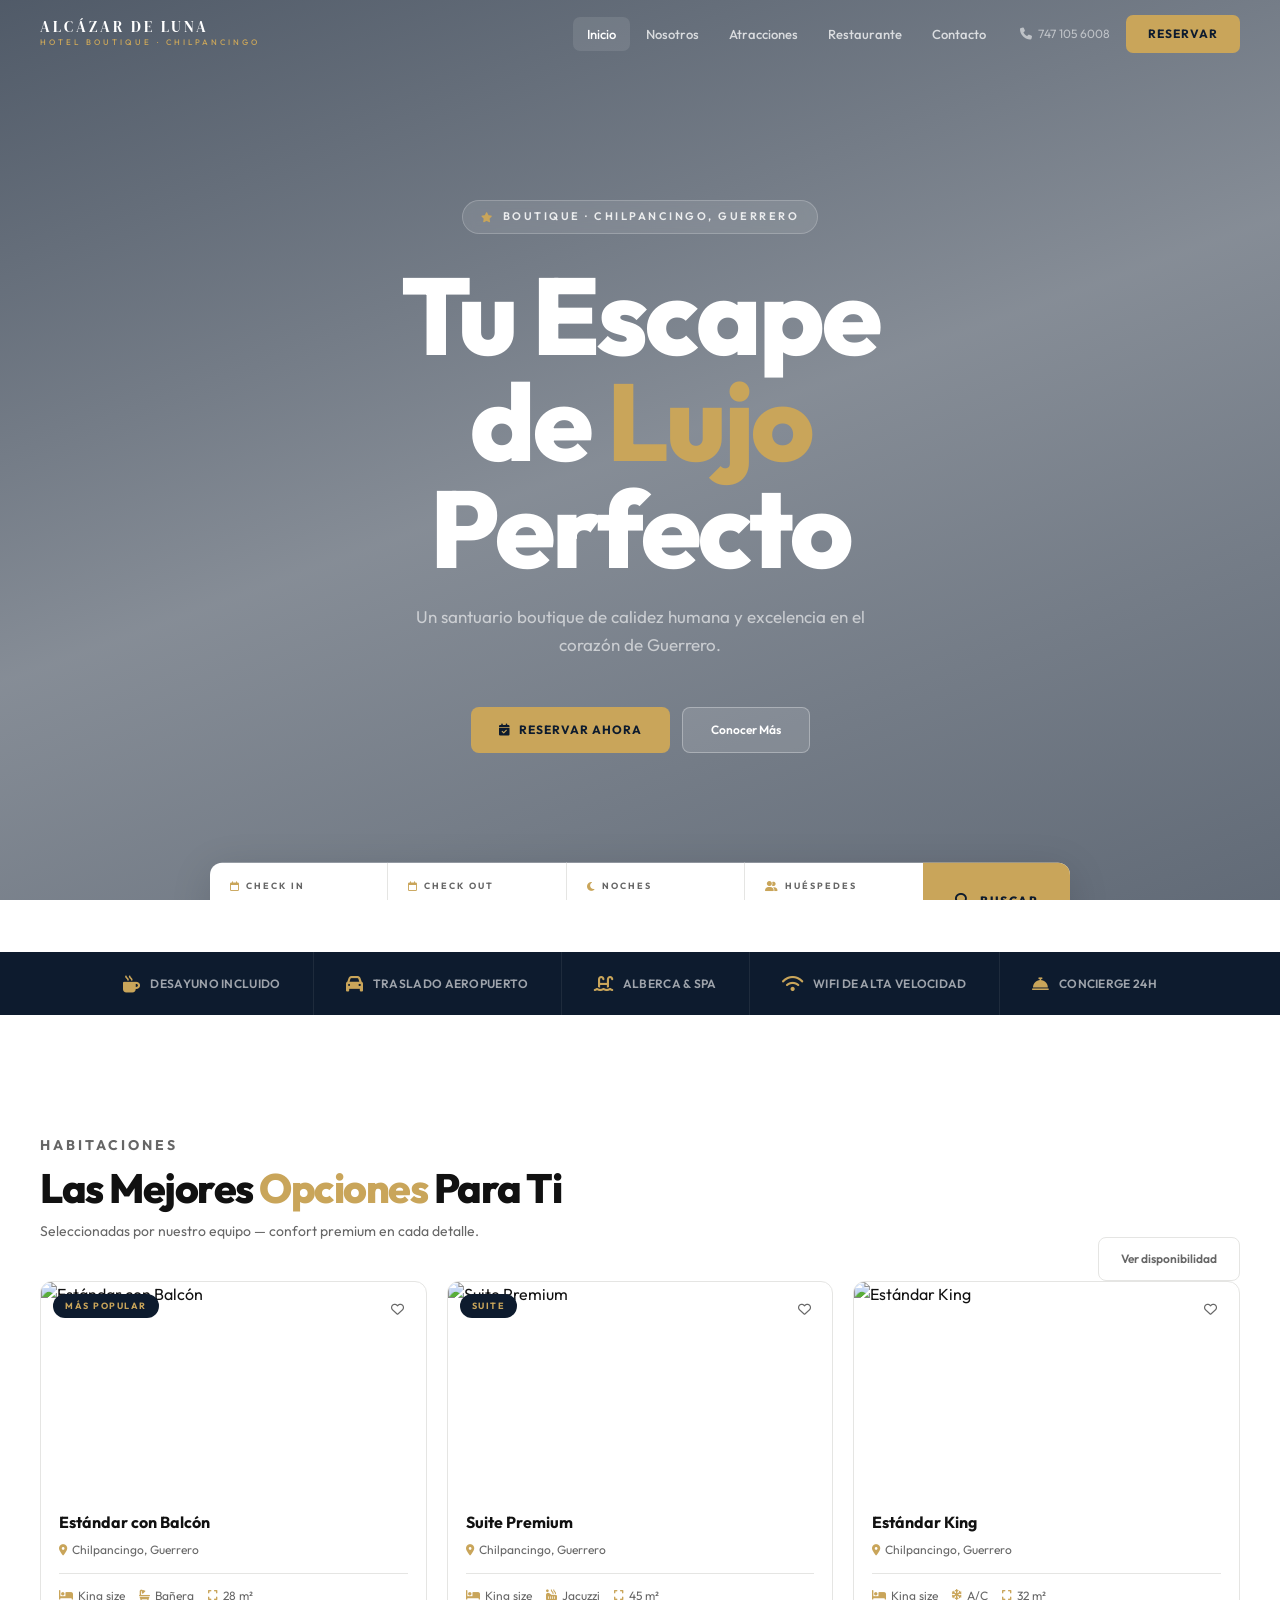
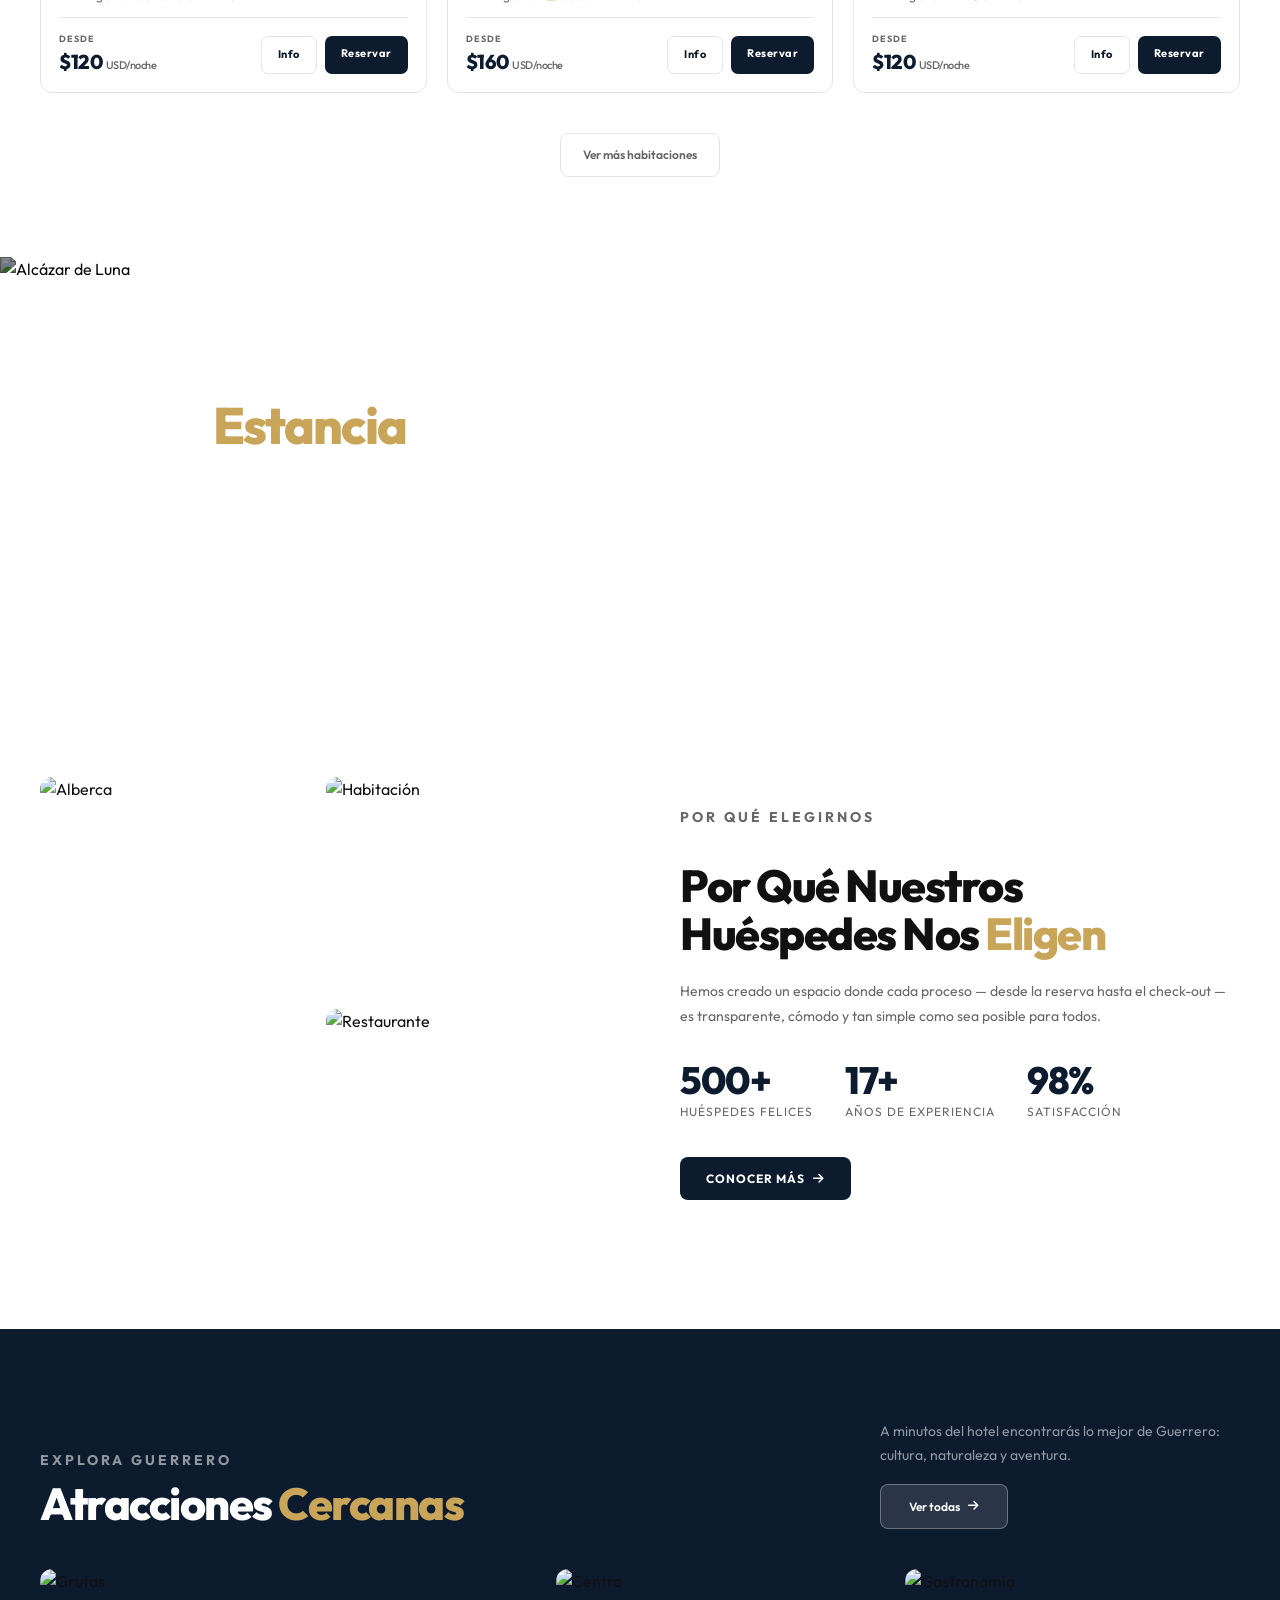
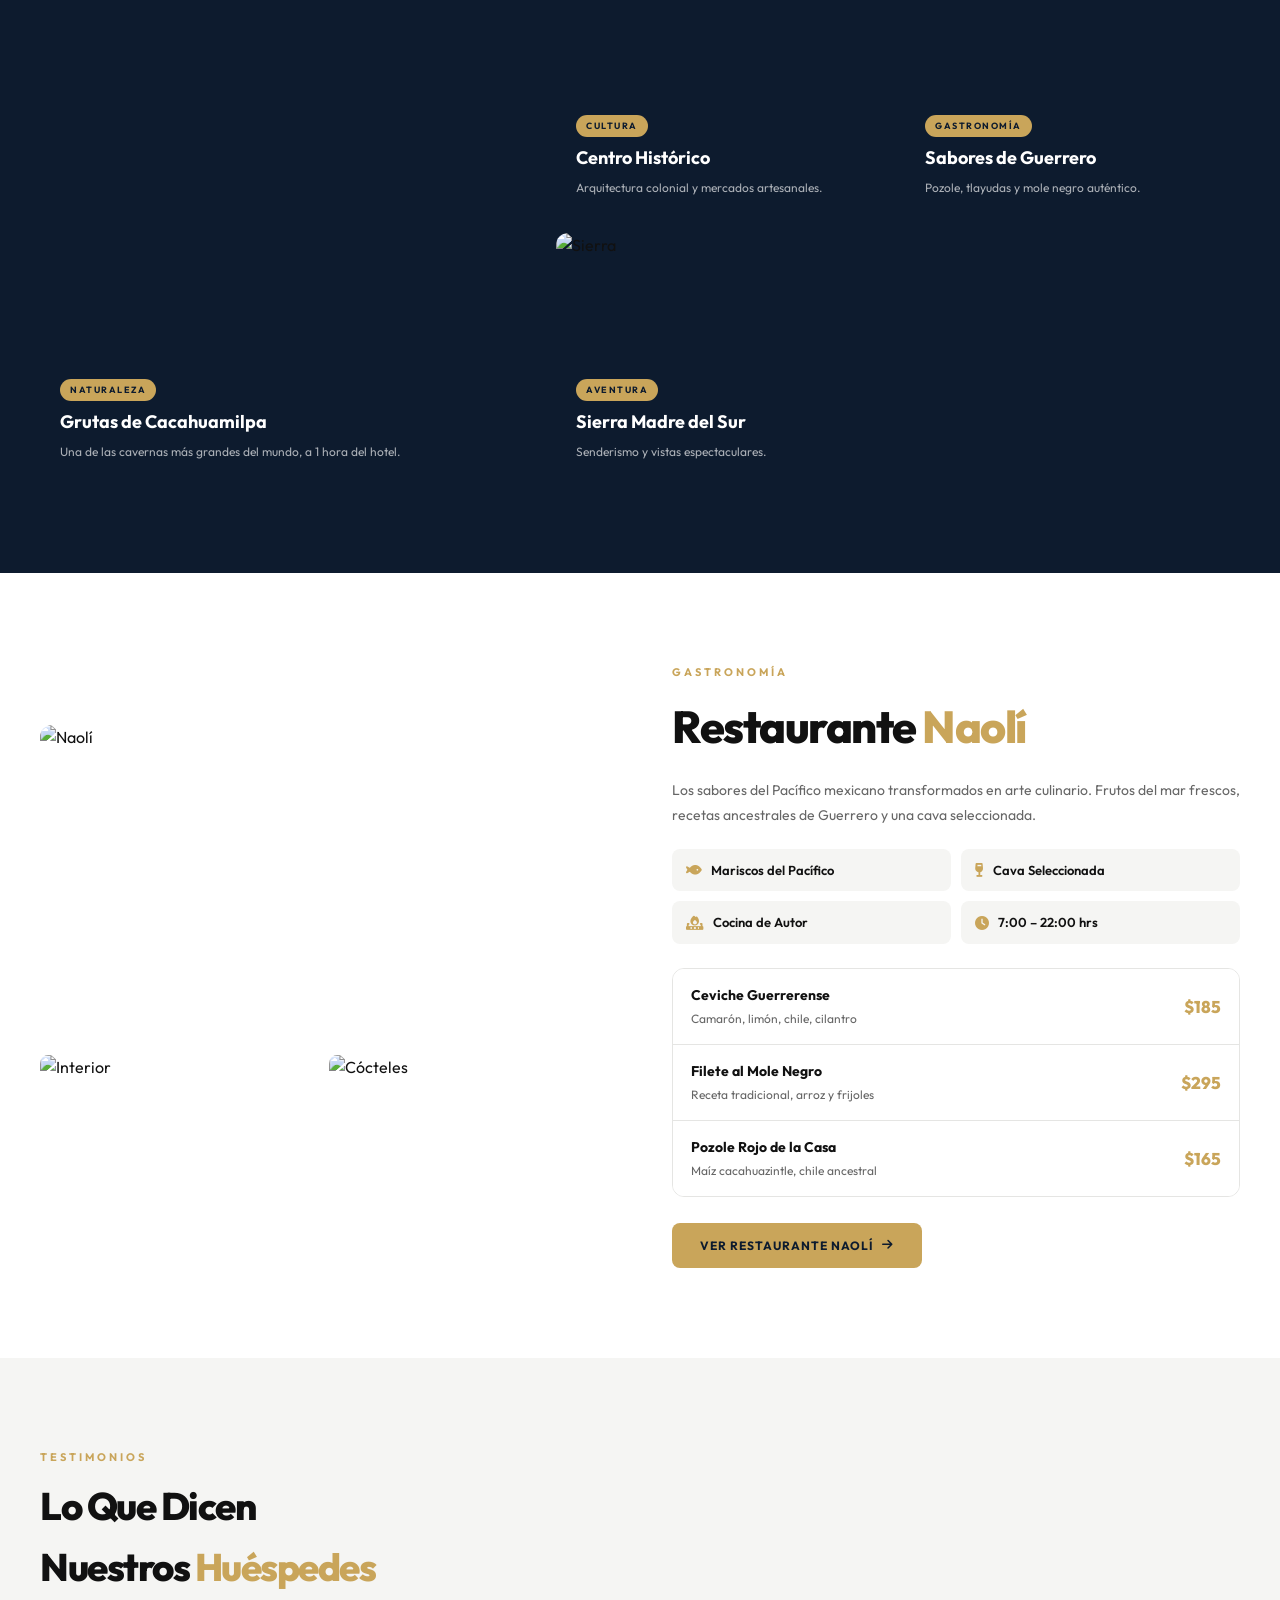
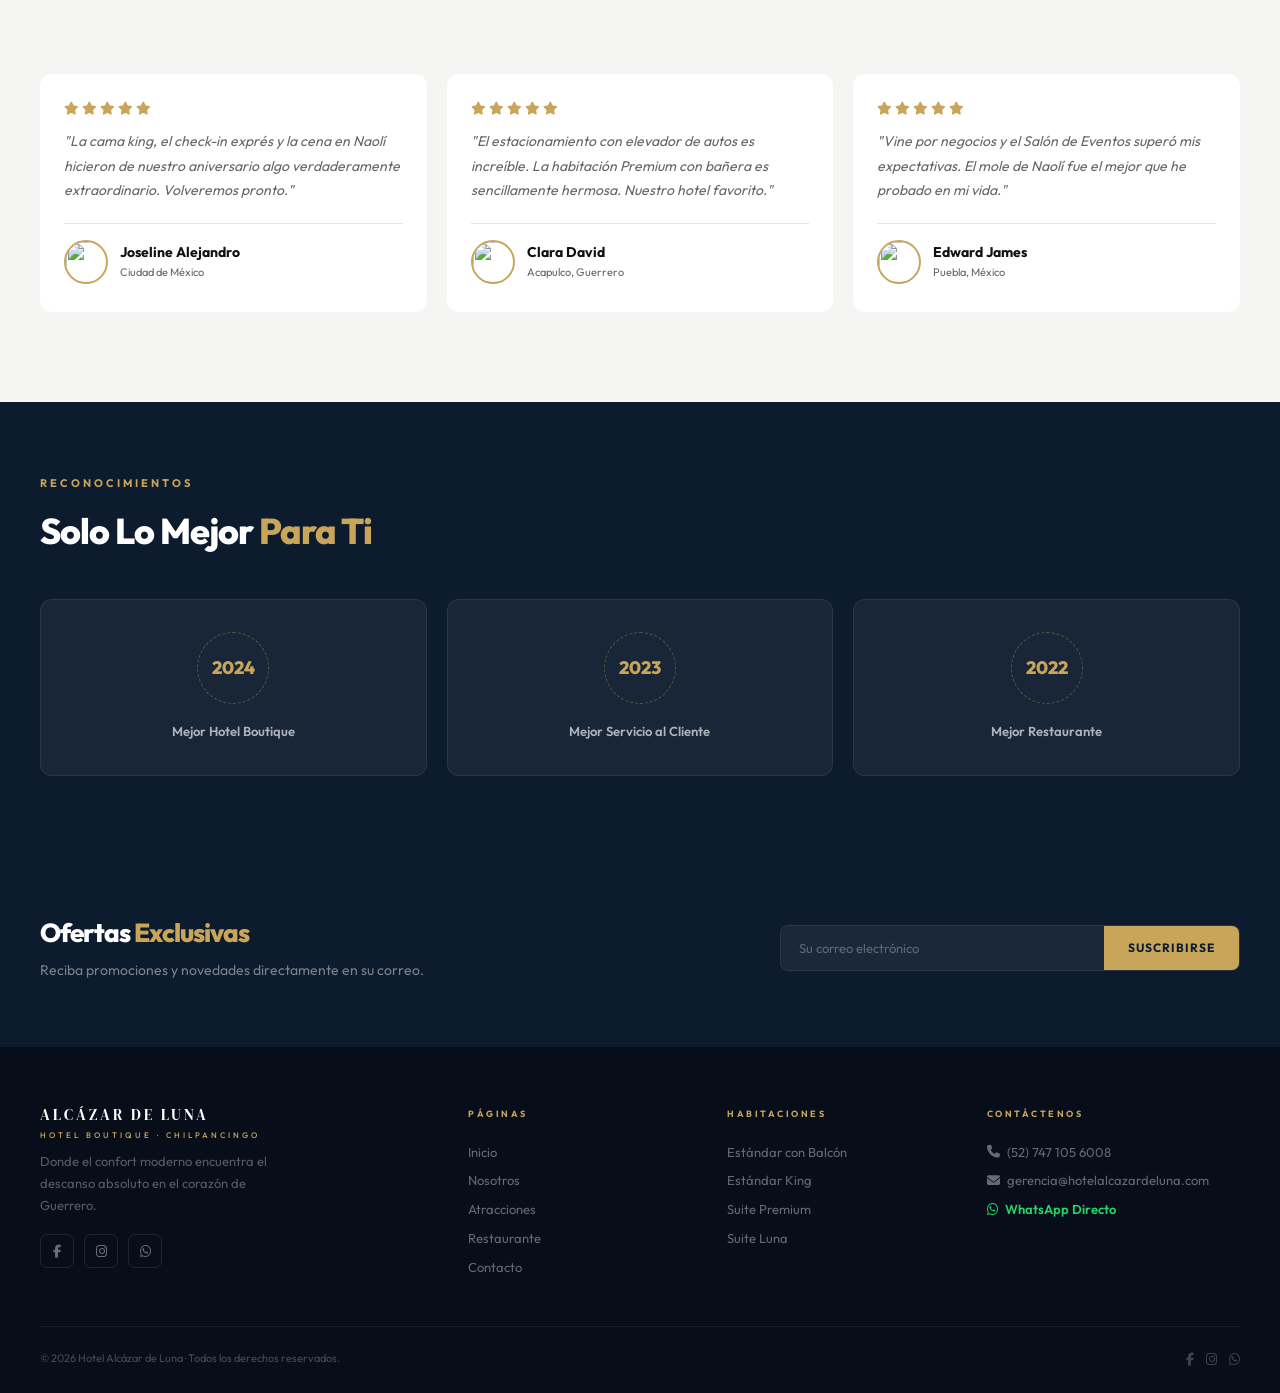
==== index.html @ 5265899c "Redesign v4: modern card-based UI matching reference design Full redesign: large Outfit 800 headings" ====
<!DOCTYPE html>
<html lang="es">
<head>
  <meta charset="UTF-8"/>
  <meta name="viewport" content="width=device-width, initial-scale=1.0"/>
  <title>Inicio — Hotel Alcázar de Luna</title>
  <meta name="description" content="Hotel boutique de lujo en Chilpancingo, Guerrero. Habitaciones exclusivas, Restaurante Naolí y experiencias únicas."/>
  <link rel="preconnect" href="https://fonts.googleapis.com"/>
  <link rel="preconnect" href="https://fonts.gstatic.com" crossorigin/>
  <link href="https://fonts.googleapis.com/css2?family=DM+Serif+Display:ital@0;1&family=Outfit:wght@300;400;500;600;700;800&display=swap" rel="stylesheet"/>
  <link rel="stylesheet" href="https://cdnjs.cloudflare.com/ajax/libs/font-awesome/6.5.0/css/all.min.css"/>
  <link rel="stylesheet" href="index.css"/>
</head>
<body>

<!-- ══ HEADER ══ -->
<header id="header">
  <div class="hdr">
    <a href="index.html" class="brand">
      <span class="brand-h">ALCÁZAR DE LUNA</span>
      <span class="brand-s">HOTEL BOUTIQUE · CHILPANCINGO</span>
    </a>
    <nav class="nav-links">
      <a href="index.html"       class="nl active">Inicio</a>
      <a href="nosotros.html"    class="nl">Nosotros</a>
      <a href="atracciones.html" class="nl">Atracciones</a>
      <a href="restaurante.html" class="nl">Restaurante</a>
      <a href="contacto.html"    class="nl">Contacto</a>
    </nav>
    <a href="tel:+527471056008" class="hdr-phone"><i class="fa-solid fa-phone"></i> 747 105 6008</a>
    <a href="contacto.html" class="btn-hdr">Reservar</a>
    <button class="burger" id="burger"><span></span><span></span><span></span></button>
  </div>
  <div class="mob-nav" id="mobNav">
    <a href="index.html"       class="ml">Inicio</a>
    <a href="nosotros.html"    class="ml">Nosotros</a>
    <a href="atracciones.html" class="ml">Atracciones</a>
    <a href="restaurante.html" class="ml">Restaurante</a>
    <a href="contacto.html"    class="ml">Contacto</a>
    <div class="mob-cta"><a href="contacto.html" class="btn-gold" style="display:block;text-align:center;margin-top:4px;">Reservar Ahora</a></div>
  </div>
</header>

<!-- ══ HERO ══ -->
<section class="hero">
  <div class="hero-bg"></div>
  <div class="hero-body">
    <div class="hero-tag"><i class="fa-solid fa-star"></i> Boutique · Chilpancingo, Guerrero</div>
    <h1>Tu Escape<br/>de <em>Lujo</em><br/>Perfecto</h1>
    <p class="hero-sub">Un santuario boutique de calidez humana y excelencia en el corazón de Guerrero.</p>
    <div class="hero-btns">
      <a href="contacto.html" class="btn-gold"><i class="fa-solid fa-calendar-check"></i> Reservar Ahora</a>
      <a href="nosotros.html" class="btn-ghost-w">Conocer Más</a>
    </div>

    <!-- BARRA DE RESERVA -->
    <div class="bbar-wrap">
      <form class="bbar" id="bwForm">
        <div class="bf" id="bfCI">
          <div class="bf-label"><i class="fa-regular fa-calendar"></i> Check In</div>
          <div class="bf-val" id="bfCIVal">Seleccionar fecha</div>
          <input type="date" id="bwCI"/>
        </div>
        <div class="bf" id="bfCO">
          <div class="bf-label"><i class="fa-regular fa-calendar"></i> Check Out</div>
          <div class="bf-val" id="bfCOVal">Seleccionar fecha</div>
          <input type="date" id="bwCO"/>
        </div>
        <div class="bf">
          <div class="bf-label"><i class="fa-solid fa-moon"></i> Noches</div>
          <div class="bf-val" id="bfNights">—</div>
        </div>
        <div class="bf" style="border-right:none">
          <div class="bf-label"><i class="fa-solid fa-user-group"></i> Huéspedes</div>
          <div class="bf-val">
            <select id="bwGuests" style="appearance:auto;font-size:15px;font-weight:700;color:var(--text);background:none;border:none;outline:none;font-family:var(--sans);cursor:pointer;width:100%">
              <option value="1">1 persona</option>
              <option value="2" selected>2 personas</option>
              <option value="3">3 personas</option>
              <option value="4">4 personas</option>
            </select>
          </div>
        </div>
        <button type="submit" class="bbar-btn"><i class="fa-solid fa-magnifying-glass"></i> Buscar</button>
      </form>
    </div>
  </div>
</section>

<!-- ══ SERVICES STRIP ══ -->
<div class="svc-strip" style="margin-top:52px">
  <div class="svc-item"><i class="fa-solid fa-mug-hot"></i> Desayuno incluido</div>
  <div class="svc-item"><i class="fa-solid fa-car"></i> Traslado aeropuerto</div>
  <div class="svc-item"><i class="fa-solid fa-water-ladder"></i> Alberca & Spa</div>
  <div class="svc-item"><i class="fa-solid fa-wifi"></i> WiFi de alta velocidad</div>
  <div class="svc-item"><i class="fa-solid fa-concierge-bell"></i> Concierge 24h</div>
</div>

<!-- ══ HABITACIONES ══ -->
<section class="rooms-sec">
  <div class="sec-hd-row">
    <div class="sec-hd">
      <p class="eyebrow">HABITACIONES</p>
      <h2>Las Mejores <em>Opciones</em> Para Ti</h2>
      <p>Seleccionadas por nuestro equipo — confort premium en cada detalle.</p>
    </div>
    <a href="contacto.html" class="btn-ghost" style="flex-shrink:0">Ver disponibilidad</a>
  </div>
  <div class="rooms-grid">

    <div class="r-card">
      <div class="r-img">
        <img src="https://images.unsplash.com/photo-1631049307264-da0ec9d70304?w=700&q=85&fit=crop" alt="Estándar con Balcón"/>
        <span class="r-badge">Más popular</span>
        <span class="r-fav"><i class="fa-regular fa-heart"></i></span>
      </div>
      <div class="r-body">
        <h3>Estándar con Balcón</h3>
        <p class="r-loc"><i class="fa-solid fa-location-dot"></i> Chilpancingo, Guerrero</p>
        <div class="r-specs">
          <span class="r-spec"><i class="fa-solid fa-bed"></i> King size</span>
          <span class="r-spec"><i class="fa-solid fa-bath"></i> Bañera</span>
          <span class="r-spec"><i class="fa-solid fa-expand"></i> 28 m²</span>
        </div>
        <div class="r-foot">
          <div class="r-price">
            <span>desde</span>
            <b>$120 <small>USD/noche</small></b>
          </div>
          <div class="r-btns">
            <a href="contacto.html" class="btn-rr outline">Info</a>
            <a href="contacto.html" class="btn-rr solid">Reservar</a>
          </div>
        </div>
      </div>
    </div>

    <div class="r-card">
      <div class="r-img">
        <img src="https://images.unsplash.com/photo-1596436889106-be35e843f974?w=700&q=85&fit=crop" alt="Suite Premium"/>
        <span class="r-badge">Suite</span>
        <span class="r-fav"><i class="fa-regular fa-heart"></i></span>
      </div>
      <div class="r-body">
        <h3>Suite Premium</h3>
        <p class="r-loc"><i class="fa-solid fa-location-dot"></i> Chilpancingo, Guerrero</p>
        <div class="r-specs">
          <span class="r-spec"><i class="fa-solid fa-bed"></i> King size</span>
          <span class="r-spec"><i class="fa-solid fa-hot-tub-person"></i> Jacuzzi</span>
          <span class="r-spec"><i class="fa-solid fa-expand"></i> 45 m²</span>
        </div>
        <div class="r-foot">
          <div class="r-price">
            <span>desde</span>
            <b>$160 <small>USD/noche</small></b>
          </div>
          <div class="r-btns">
            <a href="contacto.html" class="btn-rr outline">Info</a>
            <a href="contacto.html" class="btn-rr solid">Reservar</a>
          </div>
        </div>
      </div>
    </div>

    <div class="r-card">
      <div class="r-img">
        <img src="https://images.unsplash.com/photo-1618773928121-c32242e63f39?w=700&q=85&fit=crop" alt="Estándar King"/>
        <span class="r-fav"><i class="fa-regular fa-heart"></i></span>
      </div>
      <div class="r-body">
        <h3>Estándar King</h3>
        <p class="r-loc"><i class="fa-solid fa-location-dot"></i> Chilpancingo, Guerrero</p>
        <div class="r-specs">
          <span class="r-spec"><i class="fa-solid fa-bed"></i> King size</span>
          <span class="r-spec"><i class="fa-solid fa-snowflake"></i> A/C</span>
          <span class="r-spec"><i class="fa-solid fa-expand"></i> 32 m²</span>
        </div>
        <div class="r-foot">
          <div class="r-price">
            <span>desde</span>
            <b>$120 <small>USD/noche</small></b>
          </div>
          <div class="r-btns">
            <a href="contacto.html" class="btn-rr outline">Info</a>
            <a href="contacto.html" class="btn-rr solid">Reservar</a>
          </div>
        </div>
      </div>
    </div>

  </div>
  <div class="rooms-more">
    <a href="contacto.html" class="btn-ghost">Ver más habitaciones</a>
  </div>
</section>

<!-- ══ BANNER ══ -->
<section class="banner-sec">
  <img src="https://images.unsplash.com/photo-1542314831-068cd1dbfeeb?w=1800&q=85&fit=crop" alt="Alcázar de Luna" class="banner-bg"/>
  <div class="banner-over">
    <div class="banner-left">
      <p class="eyebrow">SELECCIONA TU EXPERIENCIA</p>
      <h2>Elige Tu <em style="font-style:normal;color:var(--gold)">Estancia</em> Ideal</h2>
      <p>Aquí puedes reservar habitación, mesa en Naolí o solicitar paquetes especiales. Todo en un solo lugar.</p>
    </div>
    <div class="banner-opts">
      <a href="contacto.html" class="b-opt">Reserva de habitación <i class="fa-solid fa-arrow-right"></i></a>
      <a href="restaurante.html" class="b-opt">Mesa en Restaurante Naolí <i class="fa-solid fa-arrow-right"></i></a>
      <a href="contacto.html" class="b-opt">Paquetes y eventos <i class="fa-solid fa-arrow-right"></i></a>
    </div>
  </div>
</section>

<!-- ══ WHY US ══ -->
<section class="whyus">
  <div class="whyus-wrap">
    <div class="wu-imgs">
      <div class="wu-img big">
        <img src="https://images.unsplash.com/photo-1571003123894-1f0594d2b5d9?w=600&q=85&fit=crop" alt="Alberca"/>
      </div>
      <div class="wu-img">
        <img src="https://images.unsplash.com/photo-1578683010236-d716f9a3f461?w=400&q=85&fit=crop" alt="Habitación"/>
      </div>
      <div class="wu-img">
        <img src="https://images.unsplash.com/photo-1414235077428-338989a2e8c0?w=400&q=85&fit=crop" alt="Restaurante"/>
      </div>
    </div>
    <div class="wu-text">
      <p class="eyebrow">POR QUÉ ELEGIRNOS</p>
      <h2>Por Qué Nuestros Huéspedes Nos <em>Eligen</em></h2>
      <p>Hemos creado un espacio donde cada proceso — desde la reserva hasta el check-out — es transparente, cómodo y tan simple como sea posible para todos.</p>
      <div class="wu-stats">
        <div class="wu-stat"><b>500+</b><span>Huéspedes felices</span></div>
        <div class="wu-stat"><b>17+</b><span>Años de experiencia</span></div>
        <div class="wu-stat"><b>98%</b><span>Satisfacción</span></div>
      </div>
      <a href="nosotros.html" class="btn-navy">Conocer más <i class="fa-solid fa-arrow-right"></i></a>
    </div>
  </div>
</section>

<!-- ══ ATRACCIONES ══ -->
<section class="atr-sec">
  <div class="atr-inner">
    <div class="atr-top">
      <div>
        <p class="eyebrow">EXPLORA GUERRERO</p>
        <h2>Atracciones <em>Cercanas</em></h2>
      </div>
      <div>
        <p>A minutos del hotel encontrarás lo mejor de Guerrero: cultura, naturaleza y aventura.</p>
        <a href="atracciones.html" class="btn-ghost-w" style="margin-top:16px;display:inline-flex">Ver todas <i class="fa-solid fa-arrow-right"></i></a>
      </div>
    </div>
    <div class="atr-grid">
      <div class="atr-card atr-big">
        <img src="https://images.unsplash.com/photo-1555881400-74d7acaacd8b?w=900&q=85&fit=crop" alt="Grutas"/>
        <div class="atr-overlay">
          <span class="atr-tag">Naturaleza</span>
          <h3>Grutas de Cacahuamilpa</h3>
          <p>Una de las cavernas más grandes del mundo, a 1 hora del hotel.</p>
        </div>
      </div>
      <div class="atr-card">
        <img src="https://images.unsplash.com/photo-1589394815804-964ed0be2eb5?w=600&q=85&fit=crop" alt="Centro"/>
        <div class="atr-overlay">
          <span class="atr-tag">Cultura</span>
          <h3>Centro Histórico</h3>
          <p>Arquitectura colonial y mercados artesanales.</p>
        </div>
      </div>
      <div class="atr-card">
        <img src="https://images.unsplash.com/photo-1504674900247-0877df9cc836?w=600&q=85&fit=crop" alt="Gastronomía"/>
        <div class="atr-overlay">
          <span class="atr-tag">Gastronomía</span>
          <h3>Sabores de Guerrero</h3>
          <p>Pozole, tlayudas y mole negro auténtico.</p>
        </div>
      </div>
      <div class="atr-card">
        <img src="https://images.unsplash.com/photo-1518173946687-a4c8892bbd9f?w=600&q=85&fit=crop" alt="Sierra"/>
        <div class="atr-overlay">
          <span class="atr-tag">Aventura</span>
          <h3>Sierra Madre del Sur</h3>
          <p>Senderismo y vistas espectaculares.</p>
        </div>
      </div>
    </div>
  </div>
</section>

<!-- ══ RESTAURANTE ══ -->
<section class="rst-sec">
  <div class="rst-wrap">
    <div class="rst-imgs">
      <img class="rst-main" src="https://images.unsplash.com/photo-1414235077428-338989a2e8c0?w=800&q=90&fit=crop" alt="Naolí"/>
      <div class="rst-row">
        <img src="https://images.unsplash.com/photo-1517248135467-4c7edcad34c4?w=400&q=85&fit=crop" alt="Interior"/>
        <img src="https://images.unsplash.com/photo-1551782450-a2132b4ba21d?w=400&q=85&fit=crop" alt="Cócteles"/>
      </div>
    </div>
    <div class="rst-text">
      <p class="eyebrow">GASTRONOMÍA</p>
      <h2>Restaurante <em>Naolí</em></h2>
      <p>Los sabores del Pacífico mexicano transformados en arte culinario. Frutos del mar frescos, recetas ancestrales de Guerrero y una cava seleccionada.</p>
      <div class="rst-feats">
        <div class="rsf"><i class="fa-solid fa-fish"></i> Mariscos del Pacífico</div>
        <div class="rsf"><i class="fa-solid fa-wine-glass"></i> Cava Seleccionada</div>
        <div class="rsf"><i class="fa-solid fa-fire-burner"></i> Cocina de Autor</div>
        <div class="rsf"><i class="fa-solid fa-clock"></i> 7:00 – 22:00 hrs</div>
      </div>
      <div class="menu-list">
        <div class="mi">
          <div><p class="mi-name">Ceviche Guerrerense</p><p class="mi-desc">Camarón, limón, chile, cilantro</p></div>
          <span class="mi-price">$185</span>
        </div>
        <div class="mi">
          <div><p class="mi-name">Filete al Mole Negro</p><p class="mi-desc">Receta tradicional, arroz y frijoles</p></div>
          <span class="mi-price">$295</span>
        </div>
        <div class="mi">
          <div><p class="mi-name">Pozole Rojo de la Casa</p><p class="mi-desc">Maíz cacahuazintle, chile ancestral</p></div>
          <span class="mi-price">$165</span>
        </div>
      </div>
      <a href="restaurante.html" class="btn-gold">Ver Restaurante Naolí <i class="fa-solid fa-arrow-right"></i></a>
    </div>
  </div>
</section>

<!-- ══ TESTIMONIALS ══ -->
<section class="tst-sec">
  <div class="tst-inner">
    <div style="display:flex;align-items:flex-end;justify-content:space-between;flex-wrap:wrap;gap:16px;margin-bottom:36px">
      <div>
        <p class="eyebrow">TESTIMONIOS</p>
        <h2>Lo Que Dicen<br/>Nuestros <em>Huéspedes</em></h2>
      </div>
    </div>
    <div class="tst-grid">
      <div class="tst-card">
        <div class="stars"><i class="fa-solid fa-star"></i><i class="fa-solid fa-star"></i><i class="fa-solid fa-star"></i><i class="fa-solid fa-star"></i><i class="fa-solid fa-star"></i></div>
        <p class="tst-txt">"La cama king, el check-in exprés y la cena en Naolí hicieron de nuestro aniversario algo verdaderamente extraordinario. Volveremos pronto."</p>
        <div class="tst-author">
          <img src="https://i.pravatar.cc/80?img=47" alt="" class="tst-av"/>
          <div><h4>Joseline Alejandro</h4><p class="tst-loc">Ciudad de México</p></div>
        </div>
      </div>
      <div class="tst-card">
        <div class="stars"><i class="fa-solid fa-star"></i><i class="fa-solid fa-star"></i><i class="fa-solid fa-star"></i><i class="fa-solid fa-star"></i><i class="fa-solid fa-star"></i></div>
        <p class="tst-txt">"El estacionamiento con elevador de autos es increíble. La habitación Premium con bañera es sencillamente hermosa. Nuestro hotel favorito."</p>
        <div class="tst-author">
          <img src="https://i.pravatar.cc/80?img=32" alt="" class="tst-av"/>
          <div><h4>Clara David</h4><p class="tst-loc">Acapulco, Guerrero</p></div>
        </div>
      </div>
      <div class="tst-card">
        <div class="stars"><i class="fa-solid fa-star"></i><i class="fa-solid fa-star"></i><i class="fa-solid fa-star"></i><i class="fa-solid fa-star"></i><i class="fa-solid fa-star"></i></div>
        <p class="tst-txt">"Vine por negocios y el Salón de Eventos superó mis expectativas. El mole de Naolí fue el mejor que he probado en mi vida."</p>
        <div class="tst-author">
          <img src="https://i.pravatar.cc/80?img=15" alt="" class="tst-av"/>
          <div><h4>Edward James</h4><p class="tst-loc">Puebla, México</p></div>
        </div>
      </div>
    </div>
  </div>
</section>

<!-- ══ AWARDS ══ -->
<section class="awards-sec">
  <div class="awards-inner">
    <p class="eyebrow">RECONOCIMIENTOS</p>
    <h2>Solo Lo Mejor <em>Para Ti</em></h2>
    <div class="aw-row">
      <div class="aw"><div class="aw-circle"><span>2024</span></div><p>Mejor Hotel Boutique</p></div>
      <div class="aw"><div class="aw-circle"><span>2023</span></div><p>Mejor Servicio al Cliente</p></div>
      <div class="aw"><div class="aw-circle"><span>2022</span></div><p>Mejor Restaurante</p></div>
    </div>
  </div>
</section>

<!-- ══ NEWSLETTER ══ -->
<section class="nl-sec">
  <div class="nl-inner">
    <div class="nl-copy">
      <h3>Ofertas <em>Exclusivas</em></h3>
      <p>Reciba promociones y novedades directamente en su correo.</p>
    </div>
    <form class="nl-form" id="nlForm">
      <input type="email" placeholder="Su correo electrónico" required/>
      <button type="submit">Suscribirse</button>
    </form>
  </div>
</section>

<!-- ══ FOOTER ══ -->
<footer>
  <div class="ft-inner">
    <div class="ft-grid">
      <div>
        <p class="brand-h">ALCÁZAR DE LUNA</p>
        <p class="brand-s" style="margin-top:4px;">HOTEL BOUTIQUE · CHILPANCINGO</p>
        <p class="ft-tagline">Donde el confort moderno encuentra el descanso absoluto en el corazón de Guerrero.</p>
        <div class="ft-social">
          <a href="https://www.facebook.com/share/15QbD2xYaE/?mibextid=wwXIfr" target="_blank"><i class="fa-brands fa-facebook-f"></i></a>
          <a href="#"><i class="fa-brands fa-instagram"></i></a>
          <a href="https://wa.me/527471056008"><i class="fa-brands fa-whatsapp"></i></a>
        </div>
      </div>
      <div class="ft-col">
        <h4>Páginas</h4>
        <a href="index.html">Inicio</a>
        <a href="nosotros.html">Nosotros</a>
        <a href="atracciones.html">Atracciones</a>
        <a href="restaurante.html">Restaurante</a>
        <a href="contacto.html">Contacto</a>
      </div>
      <div class="ft-col">
        <h4>Habitaciones</h4>
        <a href="contacto.html">Estándar con Balcón</a>
        <a href="contacto.html">Estándar King</a>
        <a href="contacto.html">Suite Premium</a>
        <a href="contacto.html">Suite Luna</a>
      </div>
      <div class="ft-col">
        <h4>Contáctenos</h4>
        <a href="tel:+527471056008"><i class="fa-solid fa-phone"></i> (52) 747 105 6008</a>
        <a href="mailto:gerencia@hotelalcazardeluna.com"><i class="fa-solid fa-envelope"></i> gerencia@hotelalcazardeluna.com</a>
        <a href="https://wa.me/527471056008" style="color:#25d366;font-weight:600;"><i class="fa-brands fa-whatsapp"></i> WhatsApp Directo</a>
      </div>
    </div>
    <div class="ft-bottom">
      <span>© <span id="yr"></span> Hotel Alcázar de Luna · Todos los derechos reservados.</span>
      <div class="ft-soc2">
        <a href="https://www.facebook.com/share/15QbD2xYaE/?mibextid=wwXIfr"><i class="fa-brands fa-facebook-f"></i></a>
        <a href="#"><i class="fa-brands fa-instagram"></i></a>
        <a href="https://wa.me/527471056008"><i class="fa-brands fa-whatsapp"></i></a>
      </div>
    </div>
  </div>
</footer>

<script src="index.js"></script>
</body>
</html>
---- index.css ----
/* =============================================
   Hotel Alcázar de Luna — v4
   Navy #0d1b2e · Gold #c9a55a
   ============================================= */
*,*::before,*::after{box-sizing:border-box;margin:0;padding:0}
:root{
  --navy:#0d1b2e;--navy2:#18293f;
  --gold:#c9a55a;--gold2:#dfc07a;
  --white:#fff;--off:#f5f5f3;--light:#f0f0ee;
  --text:#111;--gray:#666;--border:#e5e5e3;
  --serif:'DM Serif Display',Georgia,serif;
  --sans:'Outfit',sans-serif;
  --r:12px;
  --sh:0 2px 16px rgba(0,0,0,.07);
  --sh2:0 8px 40px rgba(0,0,0,.13);
}
html{scroll-behavior:smooth}
body{font-family:var(--sans);background:var(--white);color:var(--text);overflow-x:hidden;line-height:1.6}
img{display:block;max-width:100%;height:auto}
a{text-decoration:none;color:inherit}
::-webkit-scrollbar{width:4px}
::-webkit-scrollbar-thumb{background:var(--gold)}

/* ── Utilities ── */
.eyebrow{font-size:11px;font-weight:700;letter-spacing:3px;text-transform:uppercase;color:var(--gold)}
.text-c{text-align:center}
p{font-size:14px;color:var(--gray);line-height:1.8}

/* ── Buttons ── */
.btn-gold{display:inline-flex;align-items:center;gap:8px;background:var(--gold);color:var(--navy);padding:13px 28px;font-size:12px;font-weight:700;letter-spacing:1px;text-transform:uppercase;border-radius:8px;border:none;cursor:pointer;transition:background .2s,transform .2s}
.btn-gold:hover{background:var(--gold2);transform:translateY(-1px)}
.btn-navy{display:inline-flex;align-items:center;gap:8px;background:var(--navy);color:var(--white);padding:12px 26px;font-size:12px;font-weight:700;letter-spacing:1px;text-transform:uppercase;border-radius:8px;border:none;cursor:pointer;transition:background .2s}
.btn-navy:hover{background:var(--navy2)}
.btn-ghost{display:inline-flex;align-items:center;gap:8px;background:transparent;color:var(--gray);padding:11px 22px;font-size:12px;font-weight:600;border-radius:8px;border:1.5px solid var(--border);cursor:pointer;transition:all .2s}
.btn-ghost:hover{border-color:var(--navy);color:var(--navy)}
.btn-ghost-w{display:inline-flex;align-items:center;gap:8px;background:rgba(255,255,255,.12);color:var(--white);padding:12px 28px;font-size:12px;font-weight:600;border-radius:8px;border:1.5px solid rgba(255,255,255,.3);cursor:pointer;transition:all .2s}
.btn-ghost-w:hover{background:rgba(255,255,255,.2)}

/* ═══════════ HEADER ═══════════ */
#header{position:fixed;top:0;left:0;right:0;z-index:900;transition:background .3s,box-shadow .3s}
#header.scrolled{background:rgba(13,27,46,.97);backdrop-filter:blur(16px);box-shadow:0 1px 0 rgba(201,165,90,.15)}
.hdr{max-width:1280px;margin:0 auto;padding:0 40px;height:68px;display:flex;align-items:center;gap:8px}
.brand{display:flex;flex-direction:column;gap:0;margin-right:auto}
.brand-h{font-family:var(--serif);font-size:15px;color:var(--white);letter-spacing:3px;text-transform:uppercase;line-height:1.1}
.brand-s{font-size:8px;font-weight:500;letter-spacing:3px;color:var(--gold);text-transform:uppercase}
.nav-links{display:flex;gap:2px}
.nl{font-size:13px;font-weight:500;color:rgba(255,255,255,.75);padding:7px 14px;border-radius:7px;transition:all .2s}
.nl:hover,.nl.active{color:var(--white);background:rgba(255,255,255,.1)}
.hdr-phone{font-size:12px;color:rgba(255,255,255,.55);display:flex;align-items:center;gap:6px;margin-left:12px;transition:color .2s}
.hdr-phone:hover{color:var(--gold)}
.btn-hdr{display:inline-block;background:var(--gold);color:var(--navy);padding:9px 22px;font-size:12px;font-weight:700;letter-spacing:1px;text-transform:uppercase;border-radius:7px;margin-left:8px;transition:background .2s}
.btn-hdr:hover{background:var(--gold2)}
.burger{display:none;background:none;border:none;cursor:pointer;flex-direction:column;gap:5px;padding:4px;margin-left:auto}
.burger span{display:block;width:22px;height:2px;background:var(--white);border-radius:2px}
.mob-nav{display:none;flex-direction:column;background:var(--navy);padding:12px 24px 24px}
.mob-nav.open{display:flex}
.ml{display:block;padding:13px 0;font-size:15px;font-weight:500;color:rgba(255,255,255,.8);border-bottom:1px solid rgba(255,255,255,.06)}
.ml:hover{color:var(--gold)}
.mob-cta{margin-top:18px}

/* ═══════════ HERO ═══════════ */
.hero{position:relative;min-height:100vh;display:flex;flex-direction:column;justify-content:flex-end;overflow:hidden}
.hero-bg{position:absolute;inset:0;background:url('https://images.unsplash.com/photo-1566073771259-6a8506099945?w=1900&q=85&fit=crop') center/cover no-repeat}
.hero-bg::after{content:'';position:absolute;inset:0;background:linear-gradient(160deg,rgba(13,27,46,.72) 0%,rgba(13,27,46,.5) 50%,rgba(13,27,46,.65) 100%)}
.hero-body{position:relative;z-index:1;max-width:1280px;margin:0 auto;width:100%;padding:0 40px;padding-top:140px;padding-bottom:0;text-align:center}
.hero-tag{display:inline-flex;align-items:center;gap:8px;background:rgba(255,255,255,.1);border:1px solid rgba(255,255,255,.2);border-radius:100px;padding:7px 18px;font-size:11px;font-weight:600;letter-spacing:2.5px;color:rgba(255,255,255,.85);text-transform:uppercase;margin-bottom:28px;backdrop-filter:blur(6px)}
.hero-tag i{color:var(--gold);font-size:10px}
.hero h1{font-family:var(--sans);font-size:clamp(56px,8.5vw,116px);font-weight:800;color:var(--white);line-height:.98;letter-spacing:-3px;margin-bottom:22px}
.hero h1 em{font-style:normal;color:var(--gold)}
.hero-sub{font-size:17px;color:rgba(255,255,255,.6);max-width:500px;margin:0 auto 48px;line-height:1.65}
.hero-btns{display:flex;justify-content:center;gap:12px;margin-bottom:72px;flex-wrap:wrap}

/* Booking bar */
.bbar-wrap{position:relative;z-index:2;padding-bottom:0}
.bbar{background:var(--white);border-radius:var(--r);box-shadow:var(--sh2);display:flex;align-items:stretch;max-width:860px;margin:0 auto;transform:translateY(50%)}
.bf{flex:1;min-width:0;padding:16px 20px;border-right:1px solid var(--border);cursor:pointer;transition:background .18s;position:relative}
.bf:first-child{border-radius:var(--r) 0 0 var(--r)}
.bf:hover{background:var(--off)}
.bf-label{font-size:9px;font-weight:700;letter-spacing:2px;text-transform:uppercase;color:var(--gray);display:flex;align-items:center;gap:5px;margin-bottom:5px}
.bf-label i{color:var(--gold);font-size:10px}
.bf-val{font-size:15px;font-weight:700;color:var(--text);white-space:nowrap;overflow:hidden;text-overflow:ellipsis}
.bf input,.bf select{position:absolute;inset:0;opacity:0;cursor:pointer;width:100%;height:100%;border:none;font-size:1px}
.bbar-btn{background:var(--gold);color:var(--navy);border:none;padding:0 32px;font-family:var(--sans);font-size:12px;font-weight:800;letter-spacing:1.5px;text-transform:uppercase;cursor:pointer;border-radius:0 var(--r) var(--r) 0;display:flex;align-items:center;gap:10px;white-space:nowrap;transition:background .2s;flex-shrink:0}
.bbar-btn:hover{background:var(--gold2)}
.bbar-btn i{font-size:14px}

/* ═══════════ SERVICES STRIP ═══════════ */
.svc-strip{background:var(--navy);display:flex;justify-content:center;flex-wrap:wrap;gap:0;padding:0 40px}
.svc-item{display:flex;align-items:center;gap:10px;padding:22px 32px;border-right:1px solid rgba(255,255,255,.07);font-size:12px;font-weight:600;letter-spacing:.3px;color:rgba(255,255,255,.6);text-transform:uppercase;transition:color .2s;cursor:default}
.svc-item:last-child{border-right:none}
.svc-item:hover{color:var(--gold)}
.svc-item i{font-size:17px;color:var(--gold)}

/* ═══════════ SECTION HEADER ═══════════ */
.sec-hd{margin-bottom:36px}
.sec-hd h2{font-family:var(--sans);font-size:clamp(28px,3.2vw,42px);font-weight:800;color:var(--text);letter-spacing:-1.5px;line-height:1.1;margin-top:8px}
.sec-hd h2 em{font-style:normal;color:var(--gold)}
.sec-hd p{font-size:14px;color:var(--gray);margin-top:8px;max-width:460px}
.sec-hd-row{display:flex;align-items:flex-end;justify-content:space-between;gap:24px;flex-wrap:wrap}

/* ═══════════ ROOMS SECTION ═══════════ */
.rooms-sec{padding:110px 40px 80px;background:var(--white);max-width:1280px;margin:0 auto}
.rooms-grid{display:grid;grid-template-columns:repeat(3,1fr);gap:20px}
.r-card{background:var(--white);border-radius:var(--r);border:1px solid var(--border);overflow:hidden;transition:transform .3s,box-shadow .3s}
.r-card:hover{transform:translateY(-5px);box-shadow:var(--sh2)}
.r-img{position:relative;overflow:hidden}
.r-img img{width:100%;height:210px;object-fit:cover;transition:transform .5s}
.r-card:hover .r-img img{transform:scale(1.05)}
.r-badge{position:absolute;top:12px;left:12px;background:var(--navy);color:var(--gold);font-size:9px;font-weight:700;letter-spacing:1.5px;text-transform:uppercase;padding:5px 12px;border-radius:100px}
.r-fav{position:absolute;top:12px;right:12px;width:32px;height:32px;background:var(--white);border-radius:50%;display:flex;align-items:center;justify-content:center;color:var(--gray);font-size:13px;cursor:pointer;transition:color .2s}
.r-fav:hover{color:#e74c3c}
.r-body{padding:18px 18px 14px}
.r-body h3{font-size:16px;font-weight:700;color:var(--text);margin-bottom:4px}
.r-loc{font-size:12px;color:var(--gray);display:flex;align-items:center;gap:5px;margin-bottom:12px}
.r-loc i{color:var(--gold);font-size:11px}
.r-specs{display:flex;gap:14px;padding:12px 0;border-top:1px solid var(--border);border-bottom:1px solid var(--border);margin-bottom:14px}
.r-spec{font-size:12px;color:var(--gray);display:flex;align-items:center;gap:5px}
.r-spec i{font-size:11px;color:var(--gold)}
.r-foot{display:flex;align-items:center;justify-content:space-between;gap:8px}
.r-price{display:flex;flex-direction:column}
.r-price span{font-size:9px;font-weight:700;letter-spacing:1px;text-transform:uppercase;color:var(--gray)}
.r-price b{font-size:20px;font-weight:800;color:var(--navy);letter-spacing:-0.5px}
.r-price b small{font-size:11px;font-weight:500;color:var(--gray)}
.r-btns{display:flex;gap:8px}
.btn-rr{padding:9px 16px;border-radius:7px;font-size:11px;font-weight:700;letter-spacing:.5px;cursor:pointer;transition:all .2s;white-space:nowrap}
.btn-rr.solid{background:var(--navy);color:var(--white);border:none}
.btn-rr.solid:hover{background:var(--gold);color:var(--navy)}
.btn-rr.outline{background:transparent;color:var(--navy);border:1.5px solid var(--border)}
.btn-rr.outline:hover{border-color:var(--navy)}
.rooms-more{text-align:center;margin-top:40px}

/* ═══════════ BANNER SECTION ═══════════ */
.banner-sec{position:relative;overflow:hidden;margin:0}
.banner-bg{width:100%;height:420px;object-fit:cover;display:block;filter:brightness(.55)}
.banner-over{position:absolute;inset:0;display:flex;align-items:center;max-width:1280px;margin:0 auto;padding:0 40px;gap:60px}
.banner-left h2{font-family:var(--sans);font-size:clamp(34px,4vw,54px);font-weight:800;color:var(--white);letter-spacing:-2px;line-height:1.05;max-width:380px}
.banner-left p{font-size:15px;color:rgba(255,255,255,.65);margin-top:12px;max-width:380px}
.banner-opts{display:flex;flex-direction:column;gap:12px}
.b-opt{background:rgba(255,255,255,.12);backdrop-filter:blur(8px);border:1px solid rgba(255,255,255,.2);border-radius:8px;padding:14px 20px;display:flex;align-items:center;justify-content:space-between;gap:16px;color:var(--white);font-size:14px;font-weight:600;cursor:pointer;transition:background .2s;min-width:260px}
.b-opt:hover{background:rgba(255,255,255,.22)}
.b-opt i{font-size:12px;opacity:.6}

/* ═══════════ WHY US ═══════════ */
.whyus{padding:100px 40px;max-width:1280px;margin:0 auto}
.whyus-wrap{display:grid;grid-template-columns:1fr 1fr;gap:80px;align-items:center}
.wu-imgs{display:grid;grid-template-columns:1fr 1fr;grid-template-rows:220px 220px;gap:12px}
.wu-img{border-radius:var(--r);overflow:hidden}
.wu-img img{width:100%;height:100%;object-fit:cover}
.wu-img.big{grid-row:span 2}
.wu-text h2{font-family:var(--sans);font-size:clamp(30px,3.5vw,46px);font-weight:800;color:var(--text);letter-spacing:-1.5px;line-height:1.08;margin-top:8px;margin-bottom:20px}
.wu-text h2 em{font-style:normal;color:var(--gold)}
.wu-text p{font-size:14px;color:var(--gray);line-height:1.8;margin-bottom:32px}
.wu-stats{display:flex;gap:32px;margin-bottom:36px}
.wu-stat{}
.wu-stat b{display:block;font-family:var(--sans);font-size:38px;font-weight:800;color:var(--navy);letter-spacing:-1.5px;line-height:1}
.wu-stat span{font-size:12px;color:var(--gray);text-transform:uppercase;letter-spacing:1px;margin-top:3px;display:block}

/* ═══════════ NOSOTROS PAGE ═══════════ */
.nosotros-page{padding:100px 40px;max-width:1280px;margin:0 auto}
.nos-grid{display:grid;grid-template-columns:1fr 1fr;gap:80px;align-items:center}
.nos-imgs{position:relative;padding:0 0 36px 0}
.nos-main-img{width:100%;height:480px;object-fit:cover;border-radius:var(--r)}
.nos-sm-img{position:absolute;bottom:0;right:-16px;width:54%;height:200px;object-fit:cover;border-radius:var(--r);border:5px solid var(--white);box-shadow:var(--sh2)}
.nos-stat-badge{position:absolute;top:28px;left:-20px;background:var(--gold);border-radius:var(--r);padding:18px 20px;display:flex;flex-direction:column;gap:2px}
.nsb-n{font-family:var(--sans);font-size:34px;font-weight:800;color:var(--navy);letter-spacing:-1px;line-height:1}
.nsb-l{font-size:9px;font-weight:700;letter-spacing:2px;text-transform:uppercase;color:var(--navy2)}
.nos-text h2{font-family:var(--sans);font-size:clamp(30px,3.5vw,46px);font-weight:800;color:var(--text);letter-spacing:-1.5px;line-height:1.08;margin:8px 0 16px}
.nos-text h2 em{font-style:normal;color:var(--gold)}
.nos-nums{display:grid;grid-template-columns:repeat(3,1fr);gap:12px;margin:28px 0 32px}
.nn{background:var(--off);border-radius:10px;padding:18px 16px;text-align:center}
.nn-n{display:block;font-size:32px;font-weight:800;color:var(--navy);letter-spacing:-1px;line-height:1}
.nn-l{display:block;font-size:10px;font-weight:600;text-transform:uppercase;letter-spacing:1px;color:var(--gray);margin-top:4px}

/* ═══════════ VALORES ═══════════ */
.valores{background:var(--off);padding:80px 40px}
.val-inner{max-width:1280px;margin:0 auto}
.val-inner h2{font-family:var(--sans);font-size:clamp(26px,3vw,40px);font-weight:800;letter-spacing:-1.5px;color:var(--text);margin:8px 0 40px}
.val-inner h2 em{font-style:normal;color:var(--gold)}
.val-grid{display:grid;grid-template-columns:repeat(4,1fr);gap:16px}
.val-card{background:var(--white);border-radius:var(--r);padding:28px 22px;transition:transform .25s,box-shadow .25s}
.val-card:hover{transform:translateY(-4px);box-shadow:var(--sh2)}
.val-ic{width:48px;height:48px;background:rgba(201,165,90,.1);border-radius:10px;display:flex;align-items:center;justify-content:center;font-size:20px;color:var(--gold);margin-bottom:16px;transition:background .2s}
.val-card:hover .val-ic{background:var(--gold);color:var(--navy)}
.val-card h3{font-size:15px;font-weight:700;color:var(--text);margin-bottom:8px}
.val-card p{font-size:13px;color:var(--gray);line-height:1.7}

/* ═══════════ ATRACCIONES ═══════════ */
.atr-sec{background:var(--navy);padding:90px 40px}
.atr-inner{max-width:1280px;margin:0 auto}
.atr-top{display:flex;align-items:flex-end;justify-content:space-between;gap:40px;margin-bottom:40px;flex-wrap:wrap}
.atr-top h2{font-family:var(--sans);font-size:clamp(28px,3.5vw,46px);font-weight:800;color:var(--white);letter-spacing:-1.5px;line-height:1.08;margin-top:8px}
.atr-top h2 em{font-style:normal;color:var(--gold)}
.atr-top p{font-size:14px;color:rgba(255,255,255,.55);max-width:360px;line-height:1.75}
.atr-grid{display:grid;grid-template-columns:1.5fr 1fr 1fr;grid-template-rows:250px 250px;gap:14px}
.atr-card{position:relative;overflow:hidden;border-radius:var(--r);cursor:pointer}
.atr-big{grid-row:span 2}
.atr-card img{width:100%;height:100%;object-fit:cover;transition:transform .5s}
.atr-card:hover img{transform:scale(1.06)}
.atr-overlay{position:absolute;inset:0;border-radius:var(--r);background:linear-gradient(to top,rgba(13,27,46,.88) 0%,transparent 55%);display:flex;flex-direction:column;justify-content:flex-end;padding:20px}
.atr-tag{display:inline-block;background:var(--gold);color:var(--navy);font-size:9px;font-weight:700;letter-spacing:1.5px;text-transform:uppercase;padding:4px 10px;border-radius:100px;margin-bottom:7px;align-self:flex-start}
.atr-overlay h3{font-size:18px;font-weight:700;color:var(--white);margin-bottom:4px}
.atr-overlay p{font-size:12px;color:rgba(255,255,255,.65);margin:0}

/* ═══════════ RESTAURANTE ═══════════ */
.rst-sec{padding:90px 40px;max-width:1280px;margin:0 auto}
.rst-wrap{display:grid;grid-template-columns:1fr 1fr;gap:64px;align-items:center}
.rst-imgs{display:flex;flex-direction:column;gap:10px}
.rst-main{width:100%;height:320px;object-fit:cover;border-radius:var(--r)}
.rst-row{display:grid;grid-template-columns:1fr 1fr;gap:10px}
.rst-row img{width:100%;height:150px;object-fit:cover;border-radius:calc(var(--r)*.7)}
.rst-text h2{font-family:var(--sans);font-size:clamp(28px,3.5vw,46px);font-weight:800;color:var(--text);letter-spacing:-1.5px;margin:8px 0 16px}
.rst-text h2 em{font-style:normal;color:var(--gold)}
.rst-feats{display:grid;grid-template-columns:1fr 1fr;gap:10px;margin:20px 0 24px}
.rsf{display:flex;align-items:center;gap:9px;font-size:13px;font-weight:600;color:var(--text);background:var(--off);padding:11px 14px;border-radius:8px}
.rsf i{color:var(--gold);font-size:14px}
.menu-list{border-radius:var(--r);overflow:hidden;margin-bottom:26px;border:1px solid var(--border)}
.mi{display:flex;justify-content:space-between;align-items:center;padding:14px 18px;border-bottom:1px solid var(--border);background:var(--white)}
.mi:last-child{border-bottom:none}
.mi-name{font-size:14px;font-weight:700;color:var(--text)}
.mi-desc{font-size:12px;color:var(--gray)}
.mi-price{font-size:17px;font-weight:800;color:var(--gold);white-space:nowrap;margin-left:16px}

/* ═══════════ TESTIMONIALS ═══════════ */
.tst-sec{background:var(--off);padding:90px 40px}
.tst-inner{max-width:1280px;margin:0 auto}
.tst-inner h2{font-family:var(--sans);font-size:clamp(26px,3vw,40px);font-weight:800;letter-spacing:-1.5px;color:var(--text);margin:8px 0 40px}
.tst-inner h2 em{font-style:normal;color:var(--gold)}
.tst-grid{display:grid;grid-template-columns:repeat(3,1fr);gap:20px}
.tst-card{background:var(--white);border-radius:var(--r);padding:28px 24px;transition:transform .25s,box-shadow .25s}
.tst-card:hover{transform:translateY(-4px);box-shadow:var(--sh2)}
.stars{display:flex;gap:3px;margin-bottom:14px}
.stars i{color:var(--gold);font-size:13px}
.tst-txt{font-size:14px;color:var(--gray);line-height:1.75;font-style:italic;margin-bottom:20px}
.tst-author{display:flex;align-items:center;gap:12px;padding-top:16px;border-top:1px solid var(--border)}
.tst-av{width:44px;height:44px;border-radius:50%;object-fit:cover;border:2px solid var(--gold);flex-shrink:0}
.tst-author h4{font-size:14px;font-weight:700;color:var(--text)}
.tst-loc{font-size:11px;color:var(--gray)}

/* ═══════════ AWARDS ═══════════ */
.awards-sec{background:var(--navy);padding:72px 40px}
.awards-inner{max-width:1280px;margin:0 auto}
.awards-inner h2{font-family:var(--sans);font-size:clamp(24px,2.8vw,38px);font-weight:800;color:var(--white);letter-spacing:-1px;margin:8px 0 40px}
.awards-inner h2 em{font-style:normal;color:var(--gold)}
.aw-row{display:grid;grid-template-columns:repeat(3,1fr);gap:20px}
.aw{background:rgba(255,255,255,.05);border:1px solid rgba(255,255,255,.08);border-radius:var(--r);padding:32px 24px;text-align:center;transition:border-color .2s}
.aw:hover{border-color:var(--gold)}
.aw-circle{width:72px;height:72px;border-radius:50%;border:1.5px dashed rgba(201,165,90,.4);display:flex;align-items:center;justify-content:center;margin:0 auto 16px;transition:border-color .2s}
.aw:hover .aw-circle{border-color:var(--gold)}
.aw-circle span{font-size:18px;font-weight:800;color:var(--gold)}
.aw p{font-size:13px;font-weight:600;color:rgba(255,255,255,.65)}

/* ═══════════ CONTACTO ═══════════ */
.cto-sec{padding:90px 40px;max-width:1280px;margin:0 auto}
.cto-wrap{display:grid;grid-template-columns:1fr 1.1fr;gap:64px;align-items:start}
.cto-left h2{font-family:var(--sans);font-size:clamp(28px,3.5vw,44px);font-weight:800;color:var(--text);letter-spacing:-1.5px;margin:8px 0 24px}
.cto-left h2 em{font-style:normal;color:var(--gold)}
.cto-items{display:flex;flex-direction:column;gap:14px;margin-bottom:28px}
.cti{display:flex;gap:14px;align-items:flex-start}
.cti-ic{width:42px;height:42px;flex-shrink:0;border-radius:9px;background:rgba(201,165,90,.1);display:flex;align-items:center;justify-content:center;color:var(--gold);font-size:16px}
.cti h4{font-size:10px;font-weight:700;letter-spacing:1.5px;text-transform:uppercase;color:var(--navy);margin-bottom:3px}
.cti p,.cti a{font-size:13px;color:var(--gray);transition:color .2s}
.cti a:hover{color:var(--gold)}
#map{width:100%;height:360px;border-radius:var(--r);overflow:hidden}
.cto-right{display:flex;flex-direction:column;gap:12px}
.cto-form-title{font-size:15px;font-weight:700;color:var(--text);margin-bottom:4px}
.cto-form{display:flex;flex-direction:column;gap:10px}
.cf2{display:grid;grid-template-columns:1fr 1fr;gap:10px}
.cto-form input,.cto-form textarea{width:100%;padding:13px 15px;border:1.5px solid var(--border);border-radius:8px;font-family:var(--sans);font-size:13px;color:var(--text);background:var(--off);outline:none;transition:border-color .2s}
.cto-form input:focus,.cto-form textarea:focus{border-color:var(--gold);background:var(--white)}
.cto-form input::placeholder,.cto-form textarea::placeholder{color:var(--gray)}

/* Booking card en contacto */
.bw-card{background:var(--off);border-radius:var(--r);padding:22px;margin-top:20px}
.bw-card-title{font-size:12px;font-weight:700;letter-spacing:1.5px;text-transform:uppercase;color:var(--gray);margin-bottom:14px}
.bw-fields{display:grid;grid-template-columns:1fr 1fr;gap:10px;margin-bottom:10px}
.bwf{display:flex;flex-direction:column;gap:5px}
.bwf label{font-size:9px;font-weight:700;letter-spacing:2px;text-transform:uppercase;color:var(--gray);display:flex;align-items:center;gap:5px}
.bwf label i{color:var(--gold)}
.bwf input,.bwf select{padding:11px 13px;border:1.5px solid var(--border);border-radius:8px;font-family:var(--sans);font-size:14px;font-weight:600;color:var(--text);background:var(--white);outline:none;cursor:pointer;transition:border-color .2s}
.bwf input:focus,.bwf select:focus{border-color:var(--gold)}

/* ═══════════ PAGE HERO (internas) ═══════════ */
.page-hero{position:relative;min-height:50vh;display:flex;align-items:center;justify-content:center;text-align:center;overflow:hidden}
.ph-bg{position:absolute;inset:0;background-size:cover;background-position:center;opacity:.3}
.ph-body{position:relative;z-index:1;padding:140px 40px 80px;max-width:800px;margin:0 auto;background:var(--navy)}
.page-hero h1{font-family:var(--sans);font-size:clamp(44px,6vw,74px);font-weight:800;color:var(--white);letter-spacing:-2.5px;line-height:1.04;margin:10px 0 14px}
.page-hero h1 em{font-style:normal;color:var(--gold)}
.ph-sub{font-size:16px;color:rgba(255,255,255,.55);line-height:1.65}

/* ═══════════ NEWSLETTER ═══════════ */
.nl-sec{background:var(--navy);padding:64px 40px}
.nl-inner{max-width:1280px;margin:0 auto;display:flex;align-items:center;justify-content:space-between;gap:40px;flex-wrap:wrap}
.nl-copy h3{font-family:var(--sans);font-size:26px;font-weight:800;color:var(--white);letter-spacing:-1px;margin-bottom:4px}
.nl-copy h3 em{font-style:normal;color:var(--gold)}
.nl-copy p{font-size:14px;color:rgba(255,255,255,.45)}
.nl-form{display:flex;flex:1;max-width:460px;border-radius:8px;overflow:hidden;border:1.5px solid rgba(255,255,255,.12)}
.nl-form input{flex:1;padding:14px 18px;background:rgba(255,255,255,.06);border:none;color:var(--white);font-family:var(--sans);font-size:13px;outline:none}
.nl-form input::placeholder{color:rgba(255,255,255,.3)}
.nl-form button{background:var(--gold);color:var(--navy);border:none;padding:0 24px;font-family:var(--sans);font-size:12px;font-weight:700;letter-spacing:1px;text-transform:uppercase;cursor:pointer;transition:background .2s;white-space:nowrap}
.nl-form button:hover{background:var(--gold2)}

/* ═══════════ FOOTER ═══════════ */
footer{background:#070e1a;padding:60px 40px 24px}
.ft-inner{max-width:1280px;margin:0 auto}
.ft-grid{display:grid;grid-template-columns:1.8fr 1fr 1fr 1.2fr;gap:48px;padding-bottom:44px;border-bottom:1px solid rgba(255,255,255,.06);margin-bottom:22px}
.ft-brand .brand-h{font-size:15px}
.ft-tagline{font-size:13px;color:rgba(255,255,255,.32);line-height:1.7;max-width:260px;margin:8px 0 18px}
.ft-social{display:flex;gap:10px}
.ft-social a{width:34px;height:34px;border-radius:7px;border:1px solid rgba(255,255,255,.1);display:flex;align-items:center;justify-content:center;color:rgba(255,255,255,.4);font-size:13px;transition:all .2s}
.ft-social a:hover{border-color:var(--gold);color:var(--gold)}
.ft-col h4{font-size:9px;font-weight:700;letter-spacing:2.5px;text-transform:uppercase;color:var(--gold);margin-bottom:16px}
.ft-col a{font-size:13px;color:rgba(255,255,255,.38);padding:4px 0;display:flex;align-items:center;gap:7px;transition:color .2s}
.ft-col a:hover{color:var(--white)}
.ft-bottom{display:flex;justify-content:space-between;align-items:center;font-size:11px;color:rgba(255,255,255,.25);flex-wrap:wrap;gap:8px}
.ft-soc2{display:flex;gap:12px}
.ft-soc2 a{color:rgba(255,255,255,.22);font-size:13px;transition:color .2s}
.ft-soc2 a:hover{color:var(--gold)}

/* ═══════════ RESPONSIVE ═══════════ */
@media(max-width:1024px){
  .rooms-grid{grid-template-columns:1fr 1fr}
  .whyus-wrap,.nos-grid,.rst-wrap,.cto-wrap{grid-template-columns:1fr}
  .nos-sm-img,.nos-stat-badge{display:none}
  .wu-imgs{grid-template-rows:180px 180px}
  .atr-grid{grid-template-columns:1fr 1fr;grid-template-rows:auto}
  .atr-big{grid-row:span 1}
  .val-grid{grid-template-columns:1fr 1fr}
  .ft-grid{grid-template-columns:1fr 1fr}
}
@media(max-width:768px){
  .nav-links,.hdr-phone,.btn-hdr{display:none}
  .burger{display:flex}
  .hero h1{font-size:52px;letter-spacing:-2px}
  .bbar{flex-direction:column;max-width:100%}
  .bf{border-right:none;border-bottom:1px solid var(--border)}
  .bf:first-child{border-radius:var(--r) var(--r) 0 0}
  .bbar-btn{border-radius:0 0 var(--r) var(--r);padding:18px;justify-content:center}
  .svc-strip{flex-wrap:wrap}
  .svc-item{border-right:none;flex:1 1 45%}
  .rooms-grid{grid-template-columns:1fr}
  .tst-grid{grid-template-columns:1fr}
  .aw-row{grid-template-columns:1fr}
  .banner-over{flex-direction:column;justify-content:center;text-align:center;padding:40px}
  .atr-grid{grid-template-columns:1fr}
  .cf2,.bw-fields{grid-template-columns:1fr}
  .nl-inner{flex-direction:column;align-items:flex-start}
}
@media(max-width:560px){
  .hdr{padding:0 20px}
  .hero-body,.rooms-sec,.atr-sec,.rst-sec,.tst-sec,.awards-sec,.cto-sec,.nl-sec,footer,.nosotros-page,.valores,.whyus,.atr-inner,.rst-inner,.tst-inner,.awards-inner,.nl-inner,.ft-inner{padding-left:20px;padding-right:20px}
  .val-grid{grid-template-columns:1fr}
  .ft-grid{grid-template-columns:1fr}
  .rooms-sec{padding-left:20px;padding-right:20px}
}
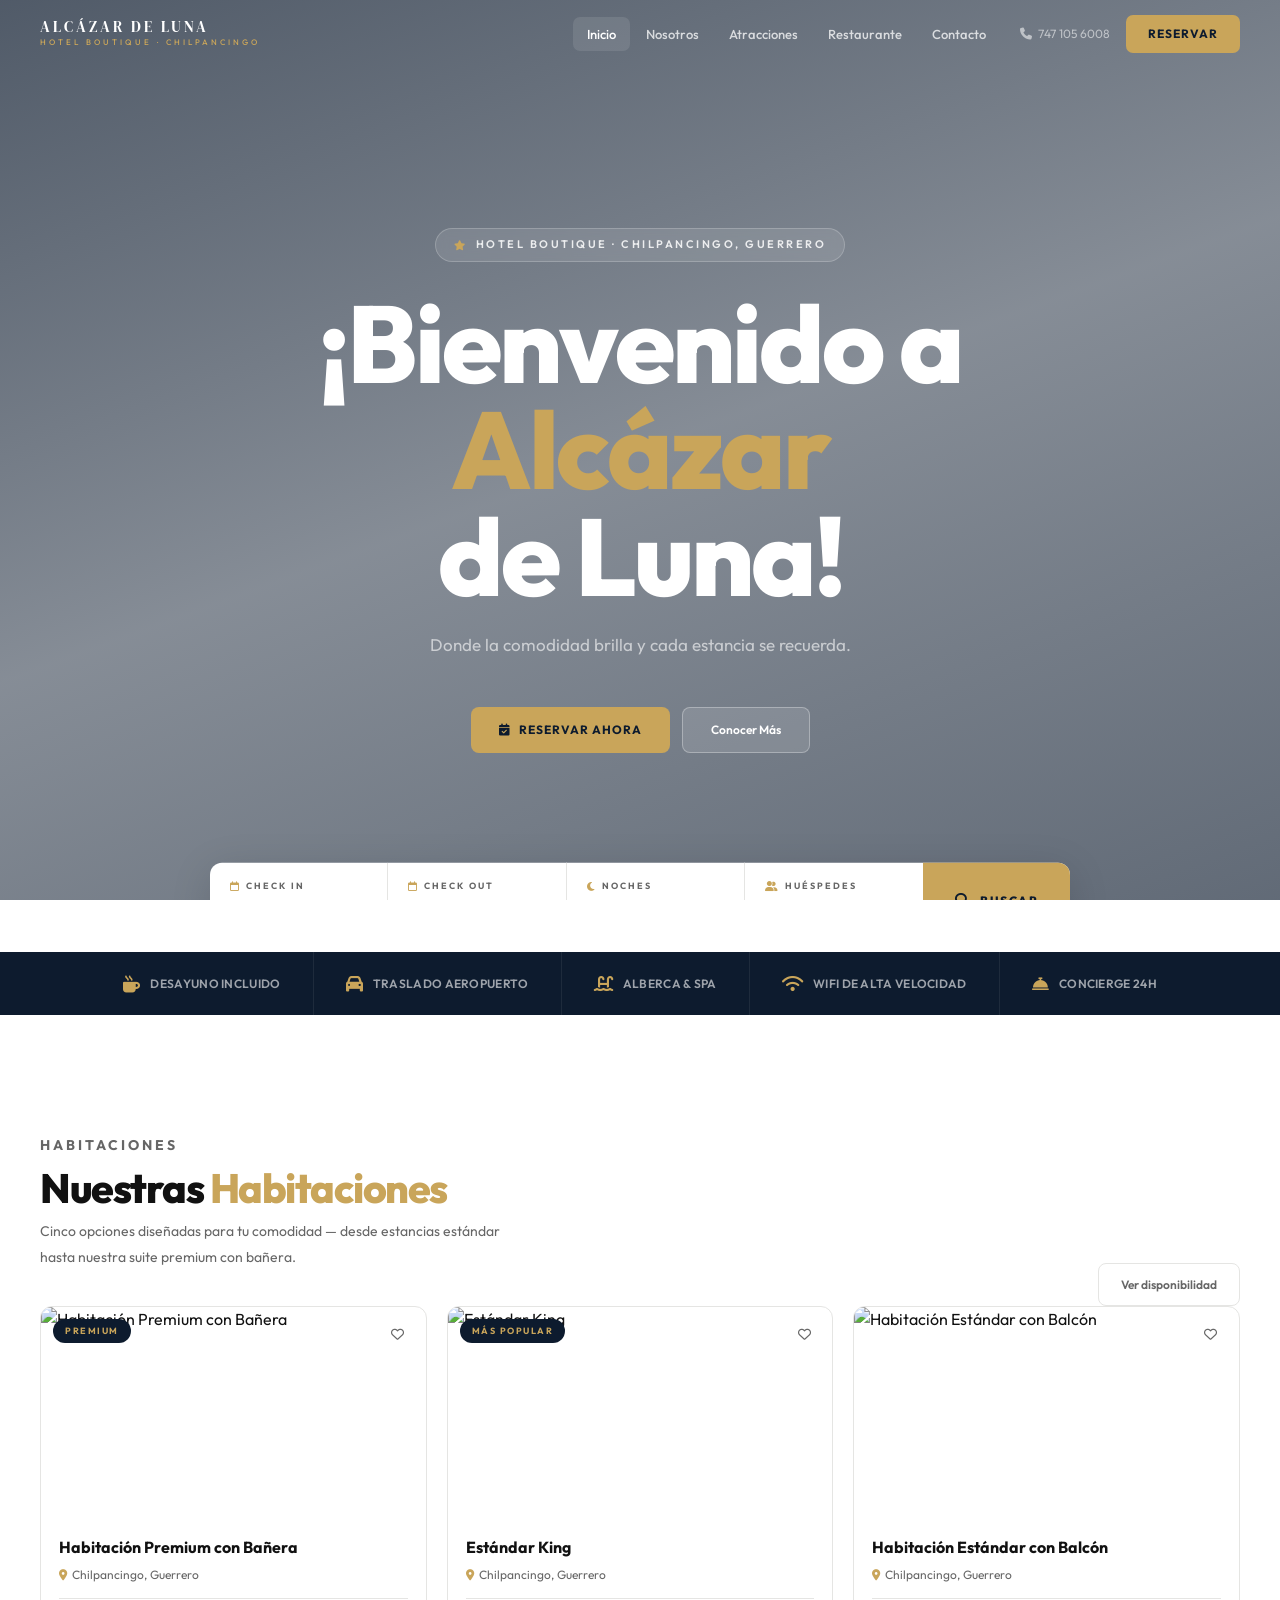
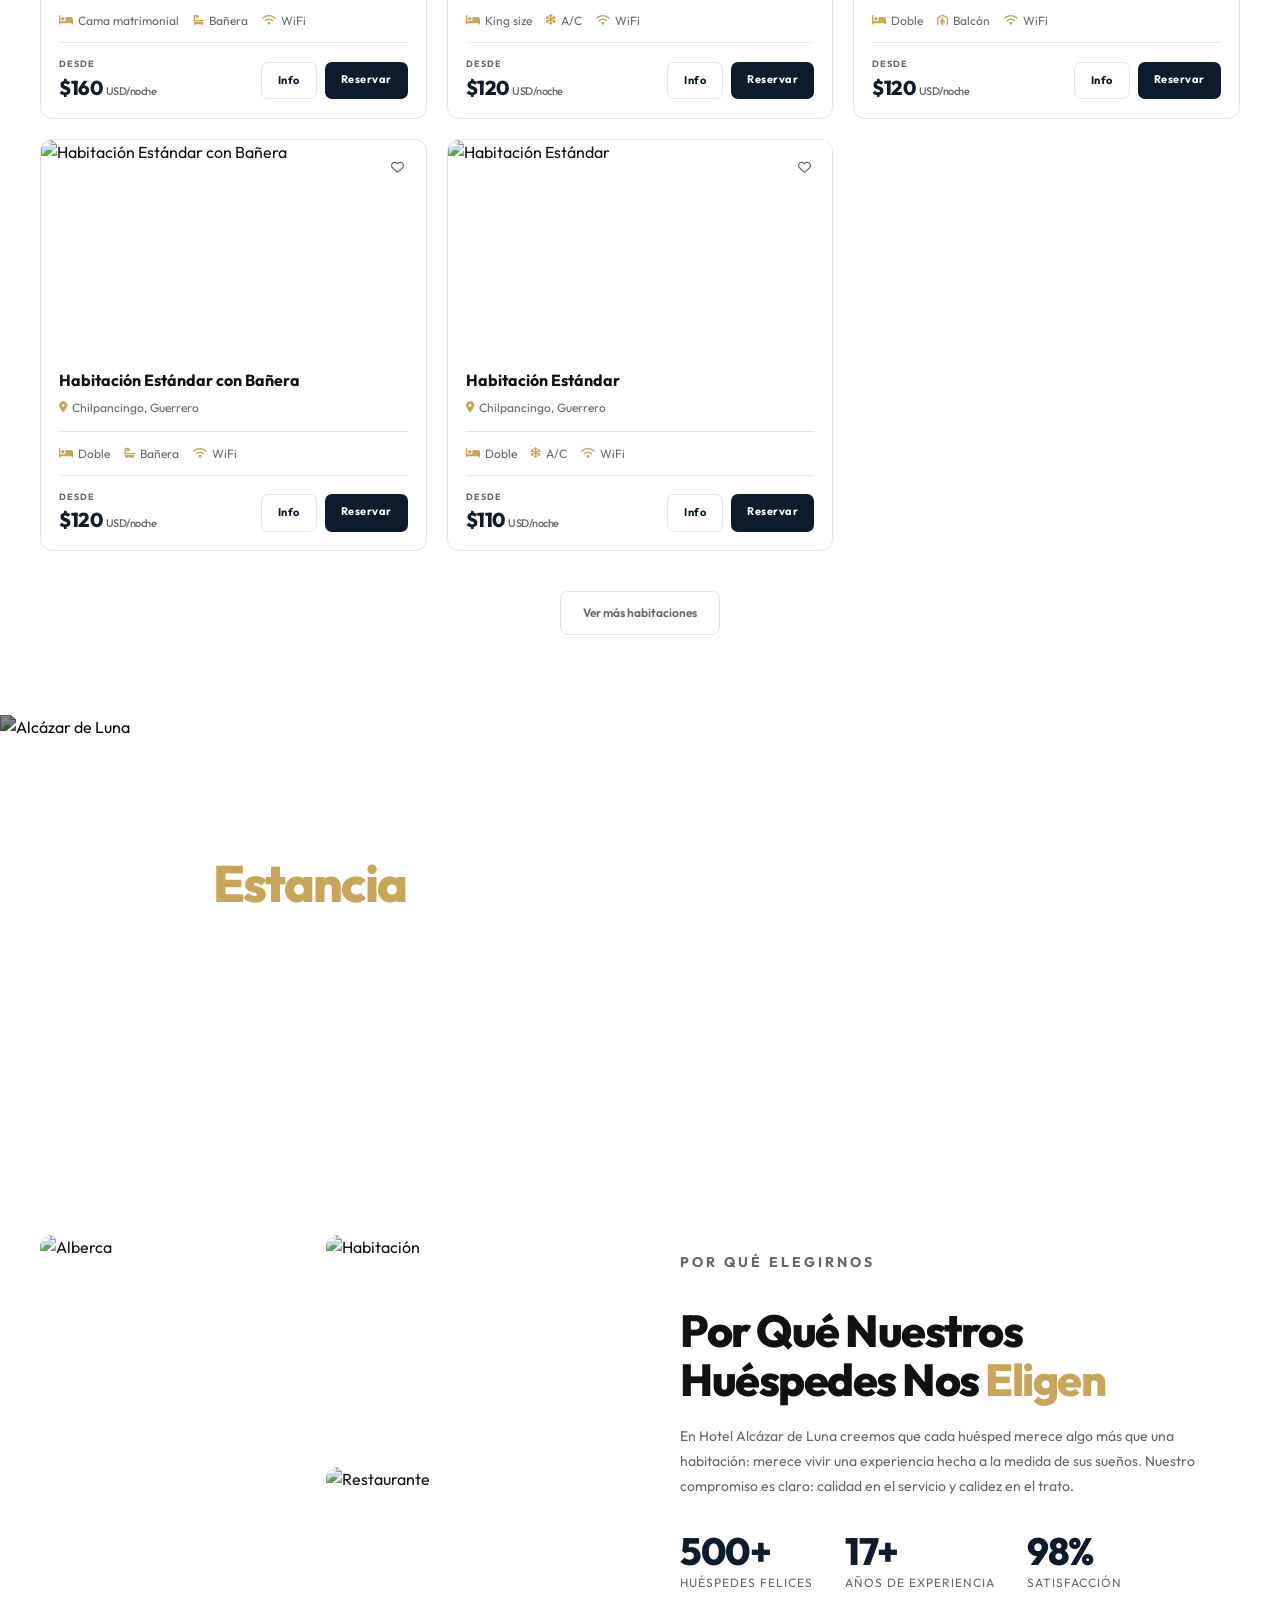
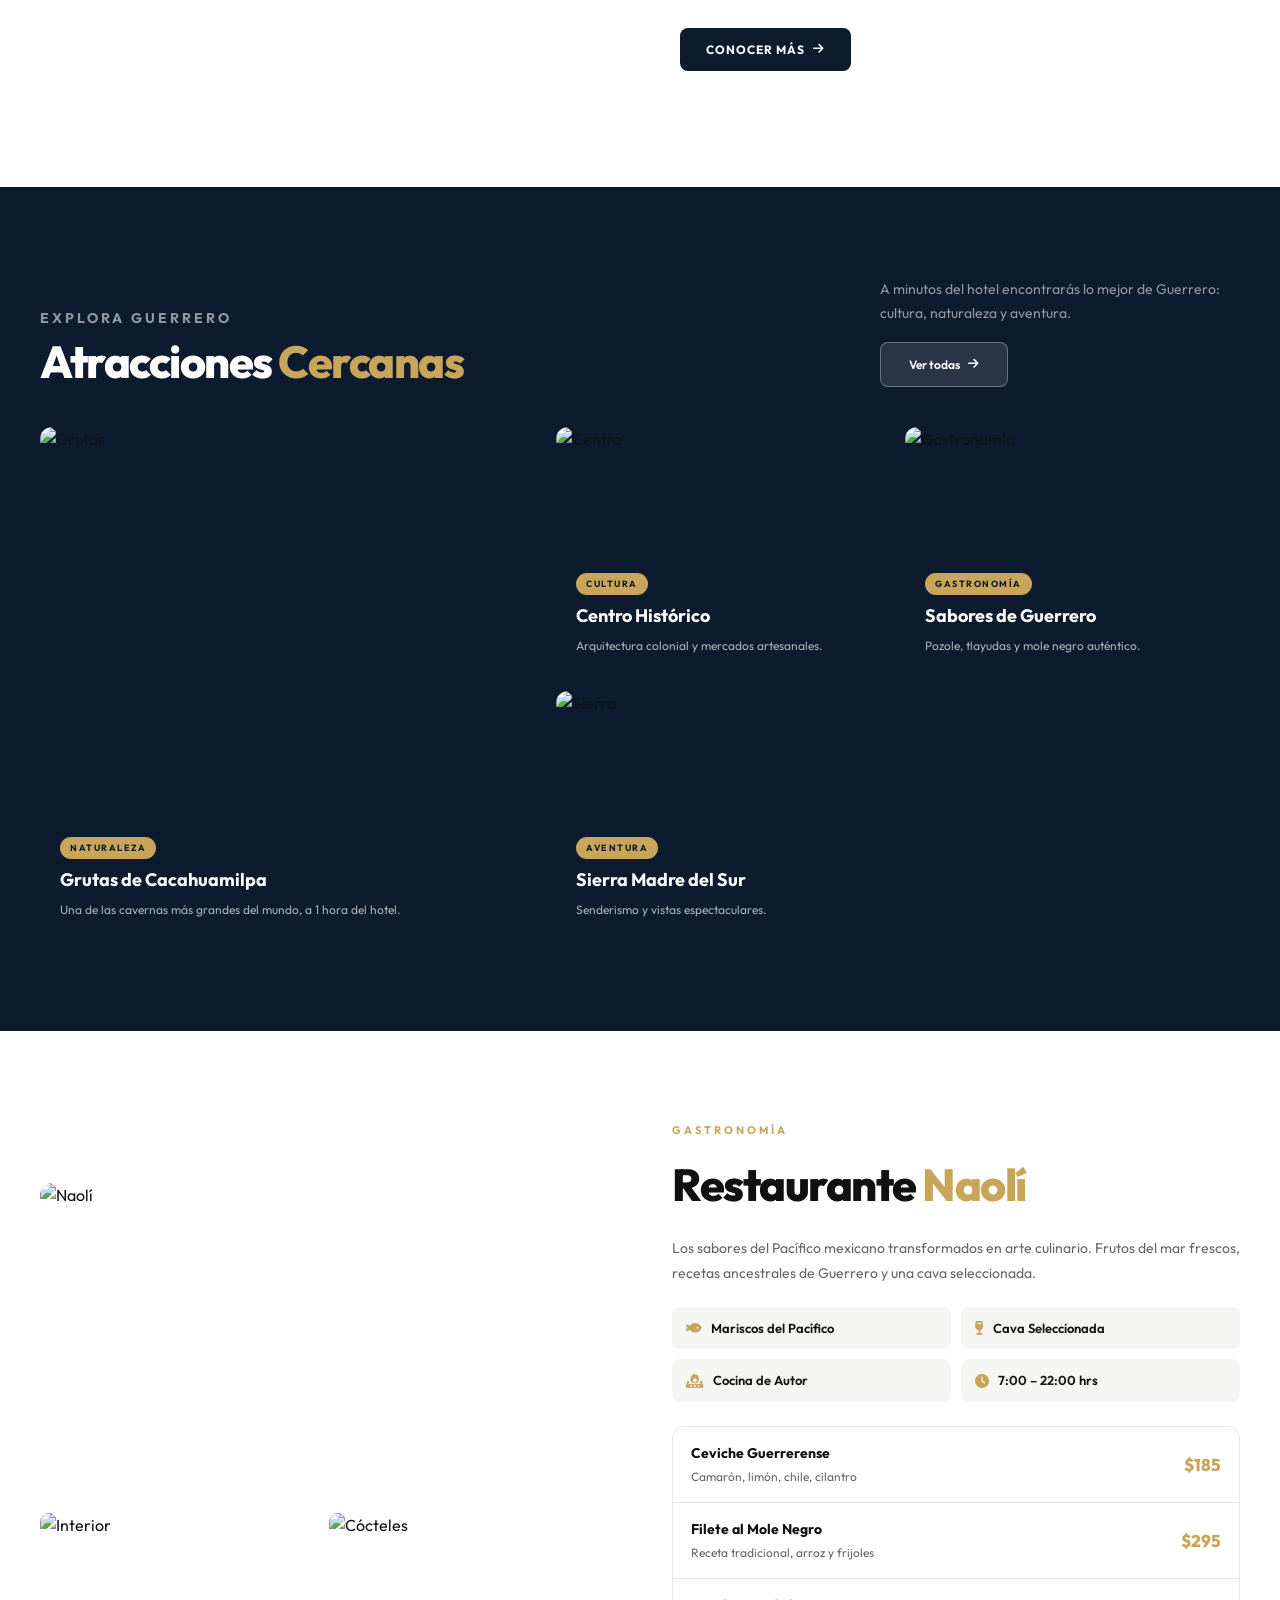
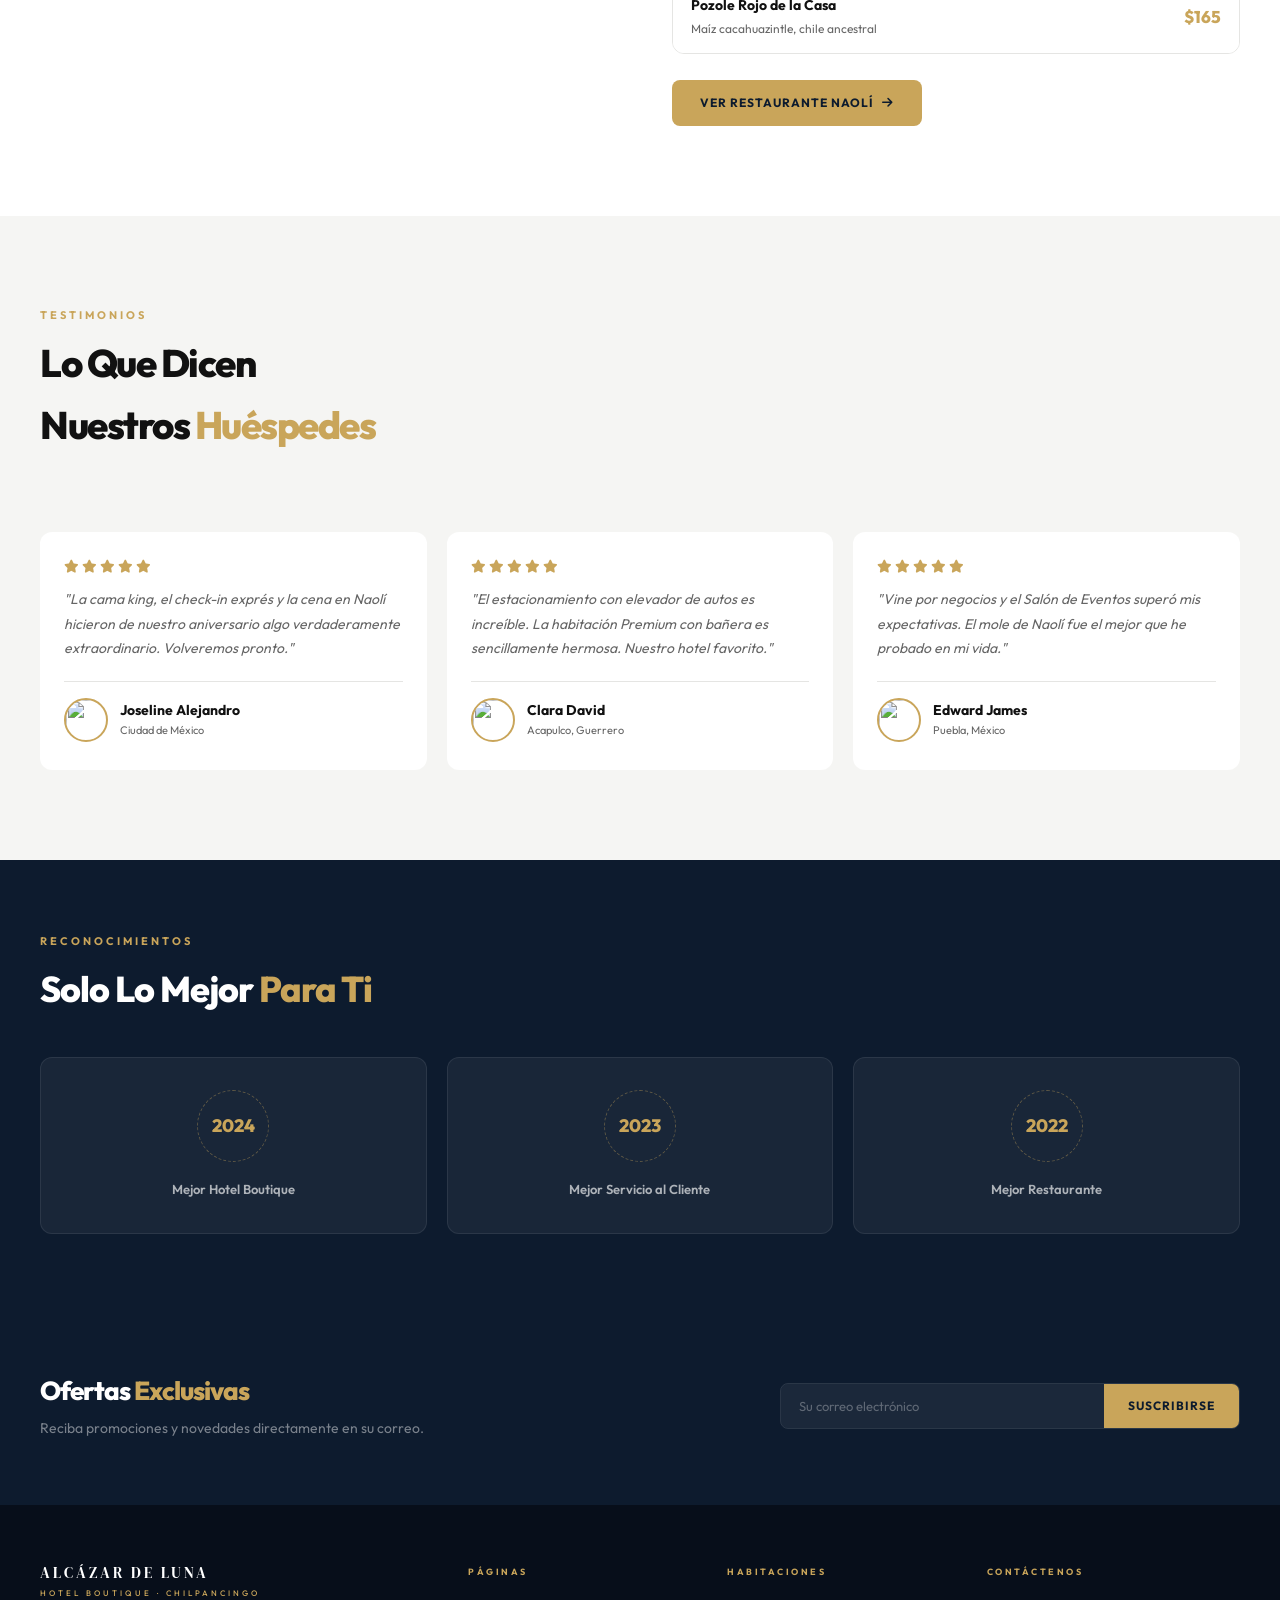
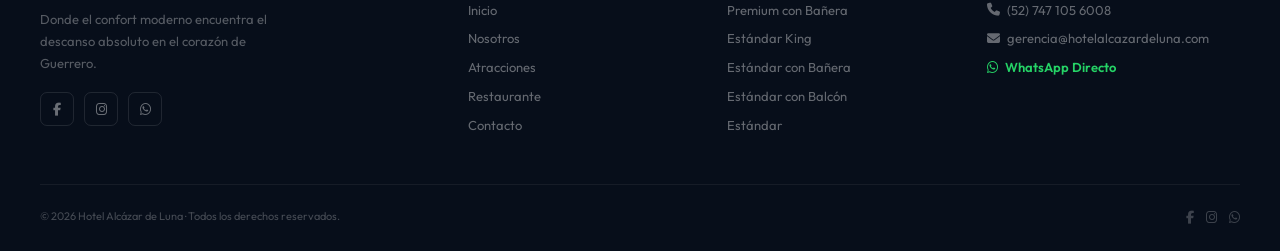
==== commit 42c52254: "Update all pages with real hotel data and 5 actual room names - Footer on all 5 pages: replace place" ====
--- a/index.html
+++ b/index.html
@@ -45,9 +45,9 @@
 <section class="hero">
   <div class="hero-bg"></div>
   <div class="hero-body">
-    <div class="hero-tag"><i class="fa-solid fa-star"></i> Boutique · Chilpancingo, Guerrero</div>
-    <h1>Tu Escape<br/>de <em>Lujo</em><br/>Perfecto</h1>
-    <p class="hero-sub">Un santuario boutique de calidez humana y excelencia en el corazón de Guerrero.</p>
+    <div class="hero-tag"><i class="fa-solid fa-star"></i> Hotel Boutique · Chilpancingo, Guerrero</div>
+    <h1>¡Bienvenido a<br/><em>Alcázar</em><br/>de Luna!</h1>
+    <p class="hero-sub">Donde la comodidad brilla y cada estancia se recuerda.</p>
     <div class="hero-btns">
       <a href="contacto.html" class="btn-gold"><i class="fa-solid fa-calendar-check"></i> Reservar Ahora</a>
       <a href="nosotros.html" class="btn-ghost-w">Conocer Más</a>
@@ -101,32 +101,30 @@
   <div class="sec-hd-row">
     <div class="sec-hd">
       <p class="eyebrow">HABITACIONES</p>
-      <h2>Las Mejores <em>Opciones</em> Para Ti</h2>
-      <p>Seleccionadas por nuestro equipo — confort premium en cada detalle.</p>
+      <h2>Nuestras <em>Habitaciones</em></h2>
+      <p>Cinco opciones diseñadas para tu comodidad — desde estancias estándar hasta nuestra suite premium con bañera.</p>
     </div>
     <a href="contacto.html" class="btn-ghost" style="flex-shrink:0">Ver disponibilidad</a>
   </div>
   <div class="rooms-grid">
 
+    <!-- Habitación Premium con Bañera -->
     <div class="r-card">
       <div class="r-img">
-        <img src="https://images.unsplash.com/photo-1631049307264-da0ec9d70304?w=700&q=85&fit=crop" alt="Estándar con Balcón"/>
-        <span class="r-badge">Más popular</span>
+        <img src="https://images.unsplash.com/photo-1596436889106-be35e843f974?w=700&q=85&fit=crop" alt="Habitación Premium con Bañera"/>
+        <span class="r-badge">Premium</span>
         <span class="r-fav"><i class="fa-regular fa-heart"></i></span>
       </div>
       <div class="r-body">
-        <h3>Estándar con Balcón</h3>
+        <h3>Habitación Premium con Bañera</h3>
         <p class="r-loc"><i class="fa-solid fa-location-dot"></i> Chilpancingo, Guerrero</p>
         <div class="r-specs">
-          <span class="r-spec"><i class="fa-solid fa-bed"></i> King size</span>
+          <span class="r-spec"><i class="fa-solid fa-bed"></i> Cama matrimonial</span>
           <span class="r-spec"><i class="fa-solid fa-bath"></i> Bañera</span>
-          <span class="r-spec"><i class="fa-solid fa-expand"></i> 28 m²</span>
+          <span class="r-spec"><i class="fa-solid fa-wifi"></i> WiFi</span>
         </div>
         <div class="r-foot">
-          <div class="r-price">
-            <span>desde</span>
-            <b>$120 <small>USD/noche</small></b>
-          </div>
+          <div class="r-price"><span>desde</span><b>$160 <small>USD/noche</small></b></div>
           <div class="r-btns">
             <a href="contacto.html" class="btn-rr outline">Info</a>
             <a href="contacto.html" class="btn-rr solid">Reservar</a>
@@ -135,36 +133,11 @@
       </div>
     </div>
 
+    <!-- Estándar King -->
     <div class="r-card">
       <div class="r-img">
-        <img src="https://images.unsplash.com/photo-1596436889106-be35e843f974?w=700&q=85&fit=crop" alt="Suite Premium"/>
-        <span class="r-badge">Suite</span>
-        <span class="r-fav"><i class="fa-regular fa-heart"></i></span>
-      </div>
-      <div class="r-body">
-        <h3>Suite Premium</h3>
-        <p class="r-loc"><i class="fa-solid fa-location-dot"></i> Chilpancingo, Guerrero</p>
-        <div class="r-specs">
-          <span class="r-spec"><i class="fa-solid fa-bed"></i> King size</span>
-          <span class="r-spec"><i class="fa-solid fa-hot-tub-person"></i> Jacuzzi</span>
-          <span class="r-spec"><i class="fa-solid fa-expand"></i> 45 m²</span>
-        </div>
-        <div class="r-foot">
-          <div class="r-price">
-            <span>desde</span>
-            <b>$160 <small>USD/noche</small></b>
-          </div>
-          <div class="r-btns">
-            <a href="contacto.html" class="btn-rr outline">Info</a>
-            <a href="contacto.html" class="btn-rr solid">Reservar</a>
-          </div>
-        </div>
-      </div>
-    </div>
-
-    <div class="r-card">
-      <div class="r-img">
-        <img src="https://images.unsplash.com/photo-1618773928121-c32242e63f39?w=700&q=85&fit=crop" alt="Estándar King"/>
+        <img src="https://images.unsplash.com/photo-1631049307264-da0ec9d70304?w=700&q=85&fit=crop" alt="Estándar King"/>
+        <span class="r-badge">Más popular</span>
         <span class="r-fav"><i class="fa-regular fa-heart"></i></span>
       </div>
       <div class="r-body">
@@ -173,13 +146,82 @@
         <div class="r-specs">
           <span class="r-spec"><i class="fa-solid fa-bed"></i> King size</span>
           <span class="r-spec"><i class="fa-solid fa-snowflake"></i> A/C</span>
-          <span class="r-spec"><i class="fa-solid fa-expand"></i> 32 m²</span>
+          <span class="r-spec"><i class="fa-solid fa-wifi"></i> WiFi</span>
         </div>
         <div class="r-foot">
-          <div class="r-price">
-            <span>desde</span>
-            <b>$120 <small>USD/noche</small></b>
-          </div>
+          <div class="r-price"><span>desde</span><b>$120 <small>USD/noche</small></b></div>
+          <div class="r-btns">
+            <a href="contacto.html" class="btn-rr outline">Info</a>
+            <a href="contacto.html" class="btn-rr solid">Reservar</a>
+          </div>
+        </div>
+      </div>
+    </div>
+
+    <!-- Estándar con Balcón -->
+    <div class="r-card">
+      <div class="r-img">
+        <img src="https://images.unsplash.com/photo-1618773928121-c32242e63f39?w=700&q=85&fit=crop" alt="Habitación Estándar con Balcón"/>
+        <span class="r-fav"><i class="fa-regular fa-heart"></i></span>
+      </div>
+      <div class="r-body">
+        <h3>Habitación Estándar con Balcón</h3>
+        <p class="r-loc"><i class="fa-solid fa-location-dot"></i> Chilpancingo, Guerrero</p>
+        <div class="r-specs">
+          <span class="r-spec"><i class="fa-solid fa-bed"></i> Doble</span>
+          <span class="r-spec"><i class="fa-solid fa-person-shelter"></i> Balcón</span>
+          <span class="r-spec"><i class="fa-solid fa-wifi"></i> WiFi</span>
+        </div>
+        <div class="r-foot">
+          <div class="r-price"><span>desde</span><b>$120 <small>USD/noche</small></b></div>
+          <div class="r-btns">
+            <a href="contacto.html" class="btn-rr outline">Info</a>
+            <a href="contacto.html" class="btn-rr solid">Reservar</a>
+          </div>
+        </div>
+      </div>
+    </div>
+
+    <!-- Estándar con Bañera -->
+    <div class="r-card">
+      <div class="r-img">
+        <img src="https://images.unsplash.com/photo-1584132967334-10e028bd69f7?w=700&q=85&fit=crop" alt="Habitación Estándar con Bañera"/>
+        <span class="r-fav"><i class="fa-regular fa-heart"></i></span>
+      </div>
+      <div class="r-body">
+        <h3>Habitación Estándar con Bañera</h3>
+        <p class="r-loc"><i class="fa-solid fa-location-dot"></i> Chilpancingo, Guerrero</p>
+        <div class="r-specs">
+          <span class="r-spec"><i class="fa-solid fa-bed"></i> Doble</span>
+          <span class="r-spec"><i class="fa-solid fa-bath"></i> Bañera</span>
+          <span class="r-spec"><i class="fa-solid fa-wifi"></i> WiFi</span>
+        </div>
+        <div class="r-foot">
+          <div class="r-price"><span>desde</span><b>$120 <small>USD/noche</small></b></div>
+          <div class="r-btns">
+            <a href="contacto.html" class="btn-rr outline">Info</a>
+            <a href="contacto.html" class="btn-rr solid">Reservar</a>
+          </div>
+        </div>
+      </div>
+    </div>
+
+    <!-- Habitación Estándar -->
+    <div class="r-card">
+      <div class="r-img">
+        <img src="https://images.unsplash.com/photo-1566665797739-1674de7a421a?w=700&q=85&fit=crop" alt="Habitación Estándar"/>
+        <span class="r-fav"><i class="fa-regular fa-heart"></i></span>
+      </div>
+      <div class="r-body">
+        <h3>Habitación Estándar</h3>
+        <p class="r-loc"><i class="fa-solid fa-location-dot"></i> Chilpancingo, Guerrero</p>
+        <div class="r-specs">
+          <span class="r-spec"><i class="fa-solid fa-bed"></i> Doble</span>
+          <span class="r-spec"><i class="fa-solid fa-snowflake"></i> A/C</span>
+          <span class="r-spec"><i class="fa-solid fa-wifi"></i> WiFi</span>
+        </div>
+        <div class="r-foot">
+          <div class="r-price"><span>desde</span><b>$110 <small>USD/noche</small></b></div>
           <div class="r-btns">
             <a href="contacto.html" class="btn-rr outline">Info</a>
             <a href="contacto.html" class="btn-rr solid">Reservar</a>
@@ -228,7 +270,7 @@
     <div class="wu-text">
       <p class="eyebrow">POR QUÉ ELEGIRNOS</p>
       <h2>Por Qué Nuestros Huéspedes Nos <em>Eligen</em></h2>
-      <p>Hemos creado un espacio donde cada proceso — desde la reserva hasta el check-out — es transparente, cómodo y tan simple como sea posible para todos.</p>
+      <p>En Hotel Alcázar de Luna creemos que cada huésped merece algo más que una habitación: merece vivir una experiencia hecha a la medida de sus sueños. Nuestro compromiso es claro: calidad en el servicio y calidez en el trato.</p>
       <div class="wu-stats">
         <div class="wu-stat"><b>500+</b><span>Huéspedes felices</span></div>
         <div class="wu-stat"><b>17+</b><span>Años de experiencia</span></div>
@@ -417,10 +459,11 @@
       </div>
       <div class="ft-col">
         <h4>Habitaciones</h4>
+        <a href="contacto.html">Premium con Bañera</a>
+        <a href="contacto.html">Estándar King</a>
+        <a href="contacto.html">Estándar con Bañera</a>
         <a href="contacto.html">Estándar con Balcón</a>
-        <a href="contacto.html">Estándar King</a>
-        <a href="contacto.html">Suite Premium</a>
-        <a href="contacto.html">Suite Luna</a>
+        <a href="contacto.html">Estándar</a>
       </div>
       <div class="ft-col">
         <h4>Contáctenos</h4>
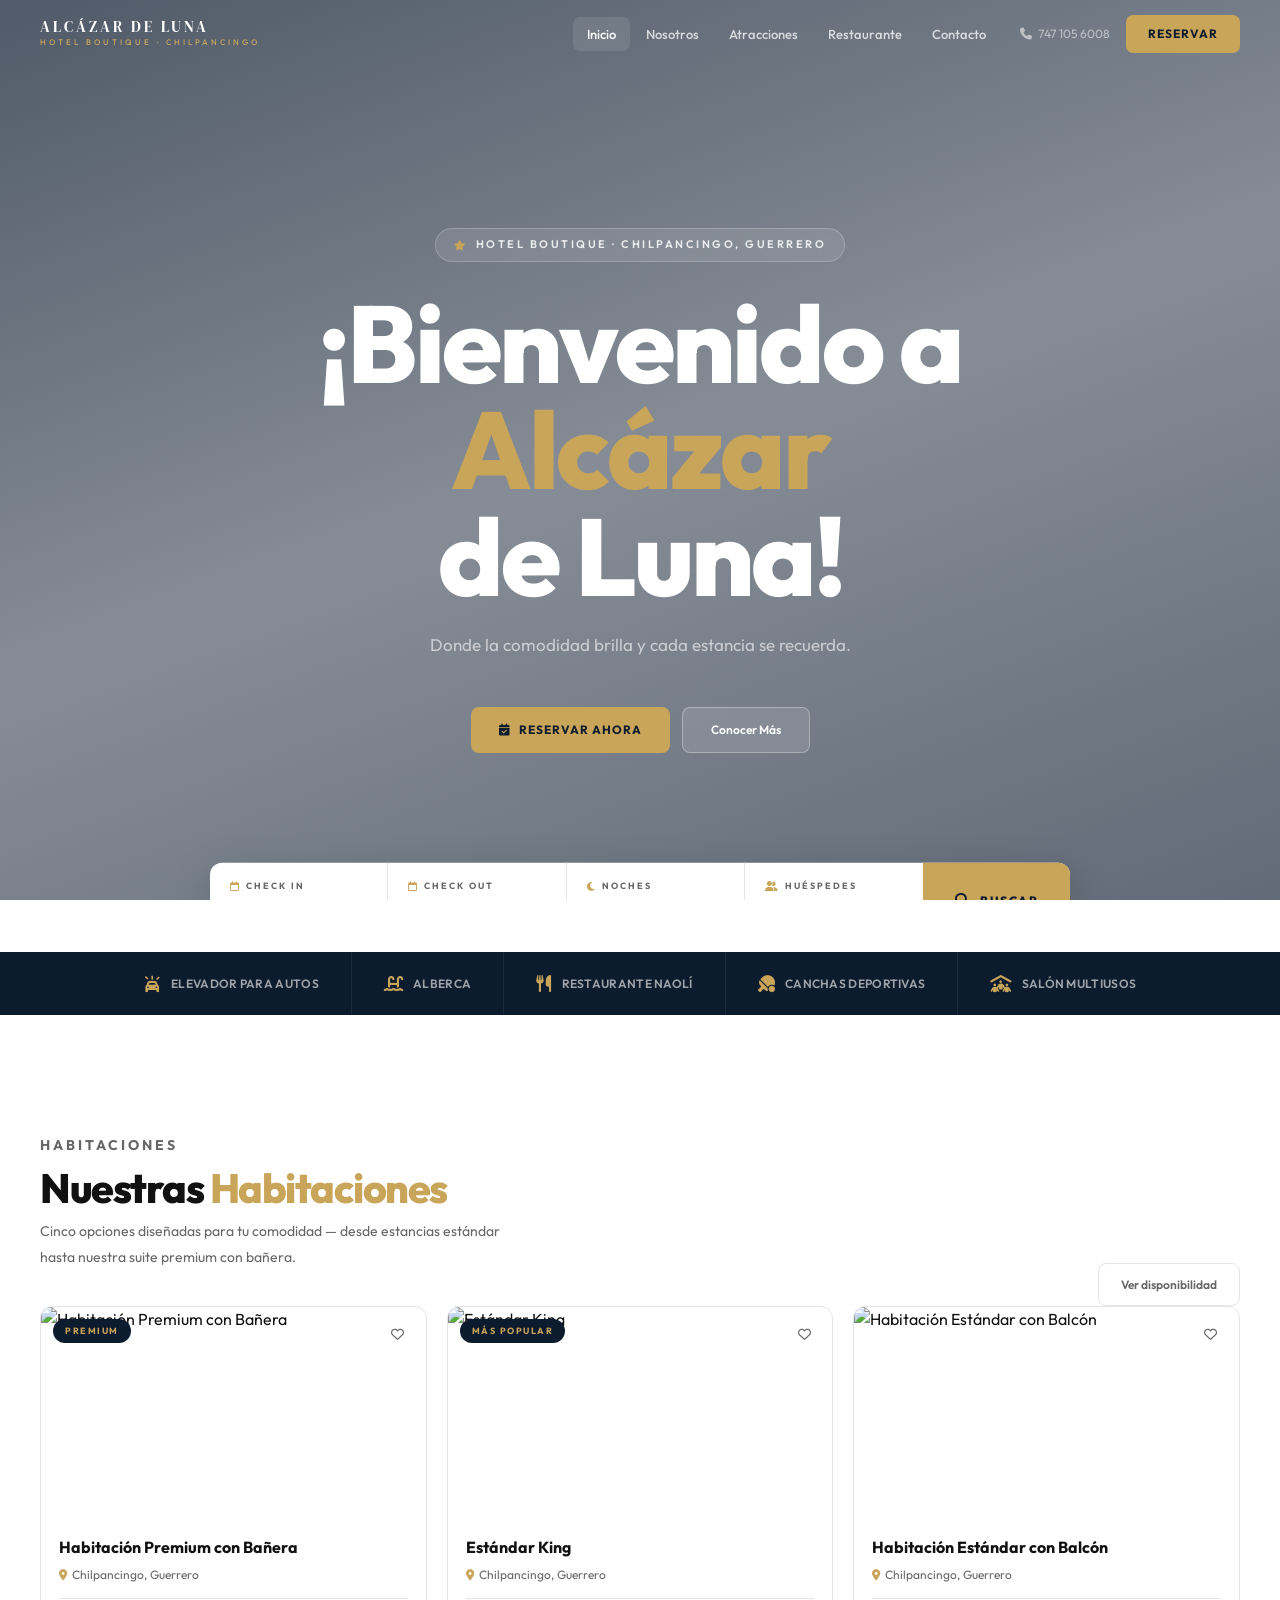
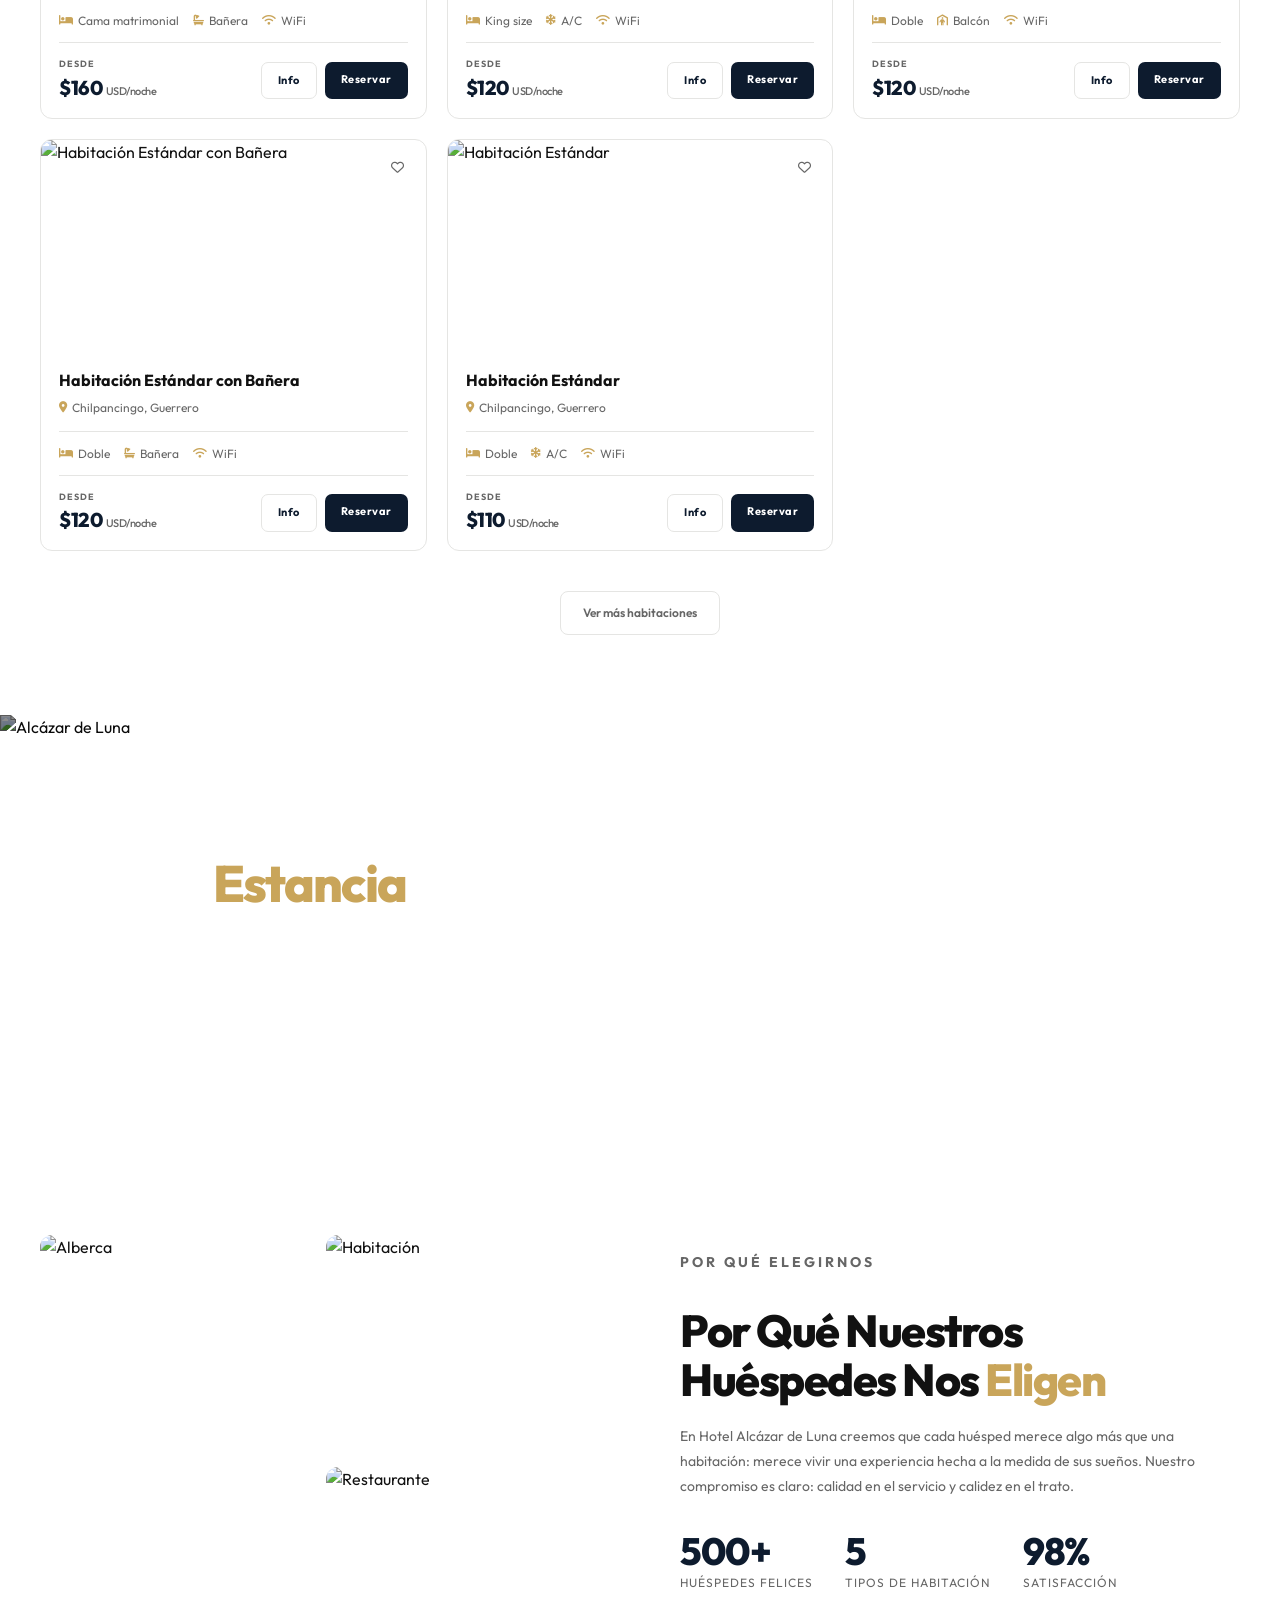
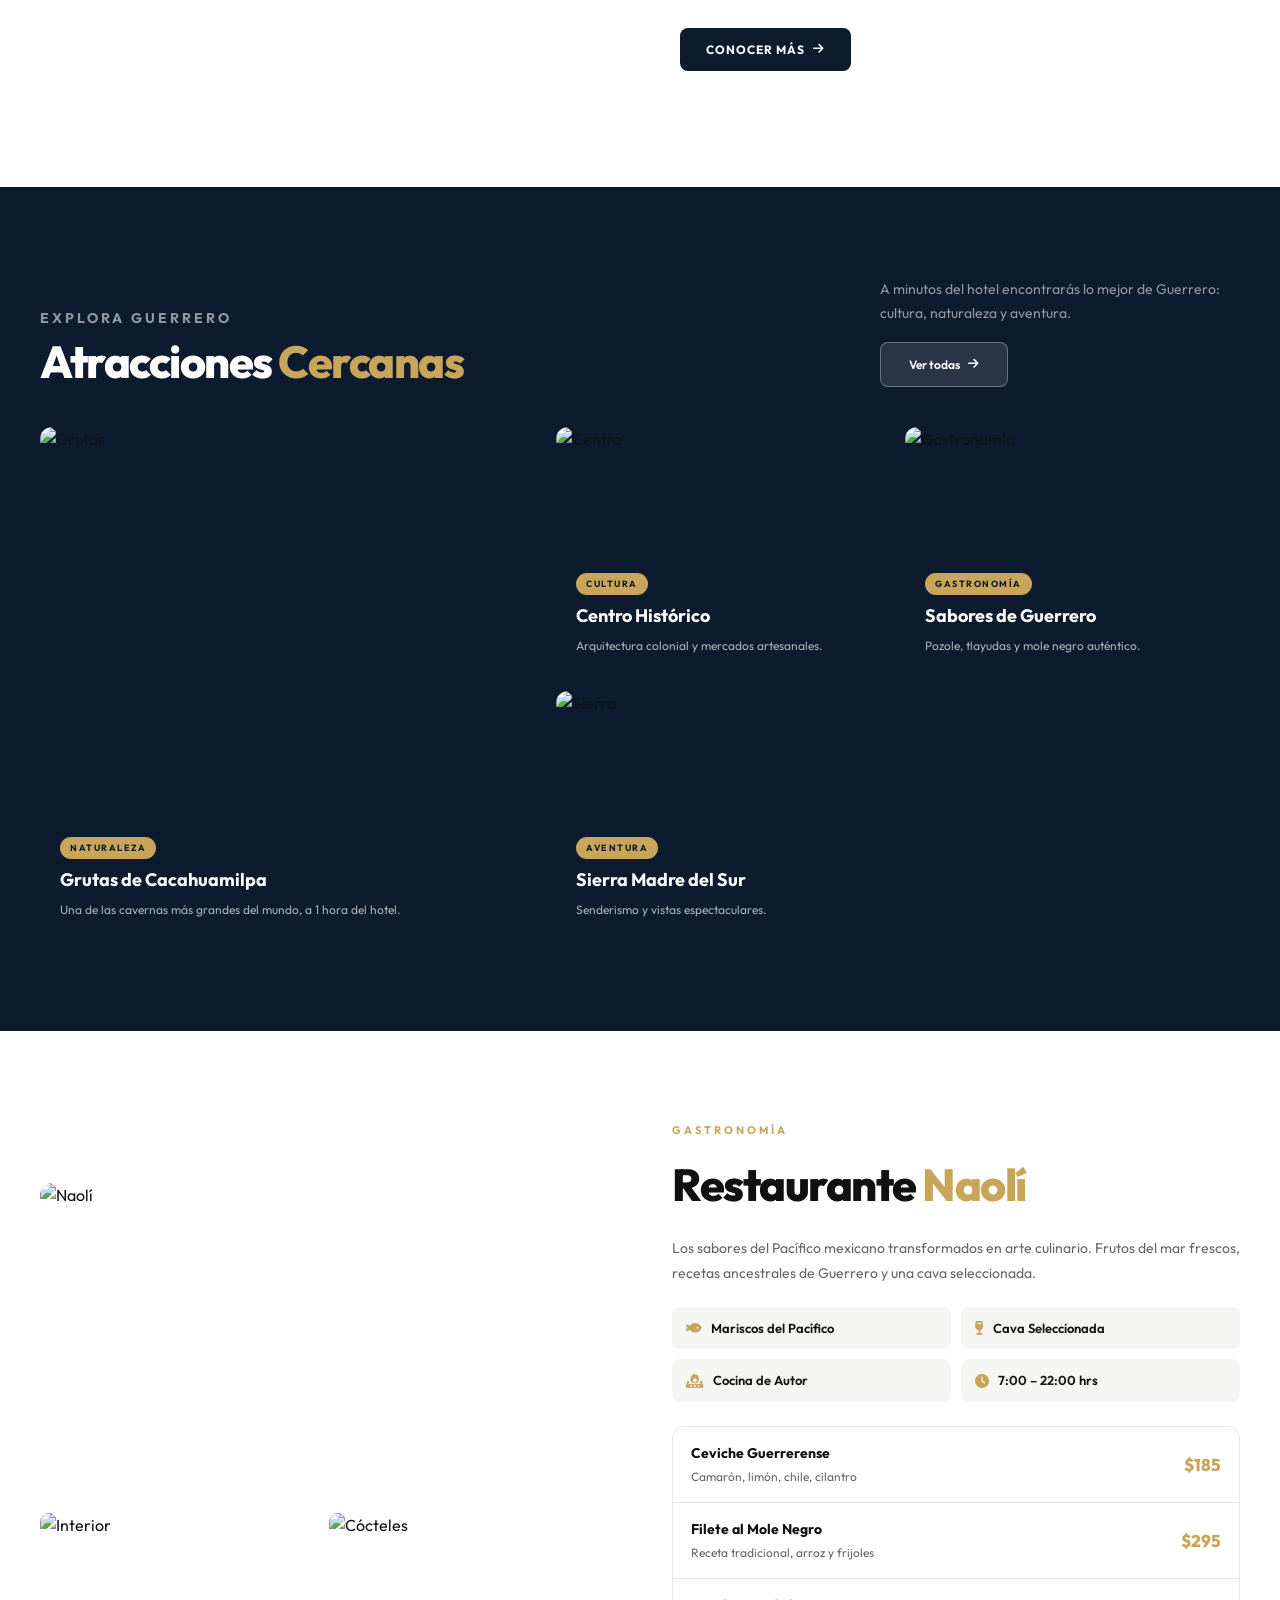
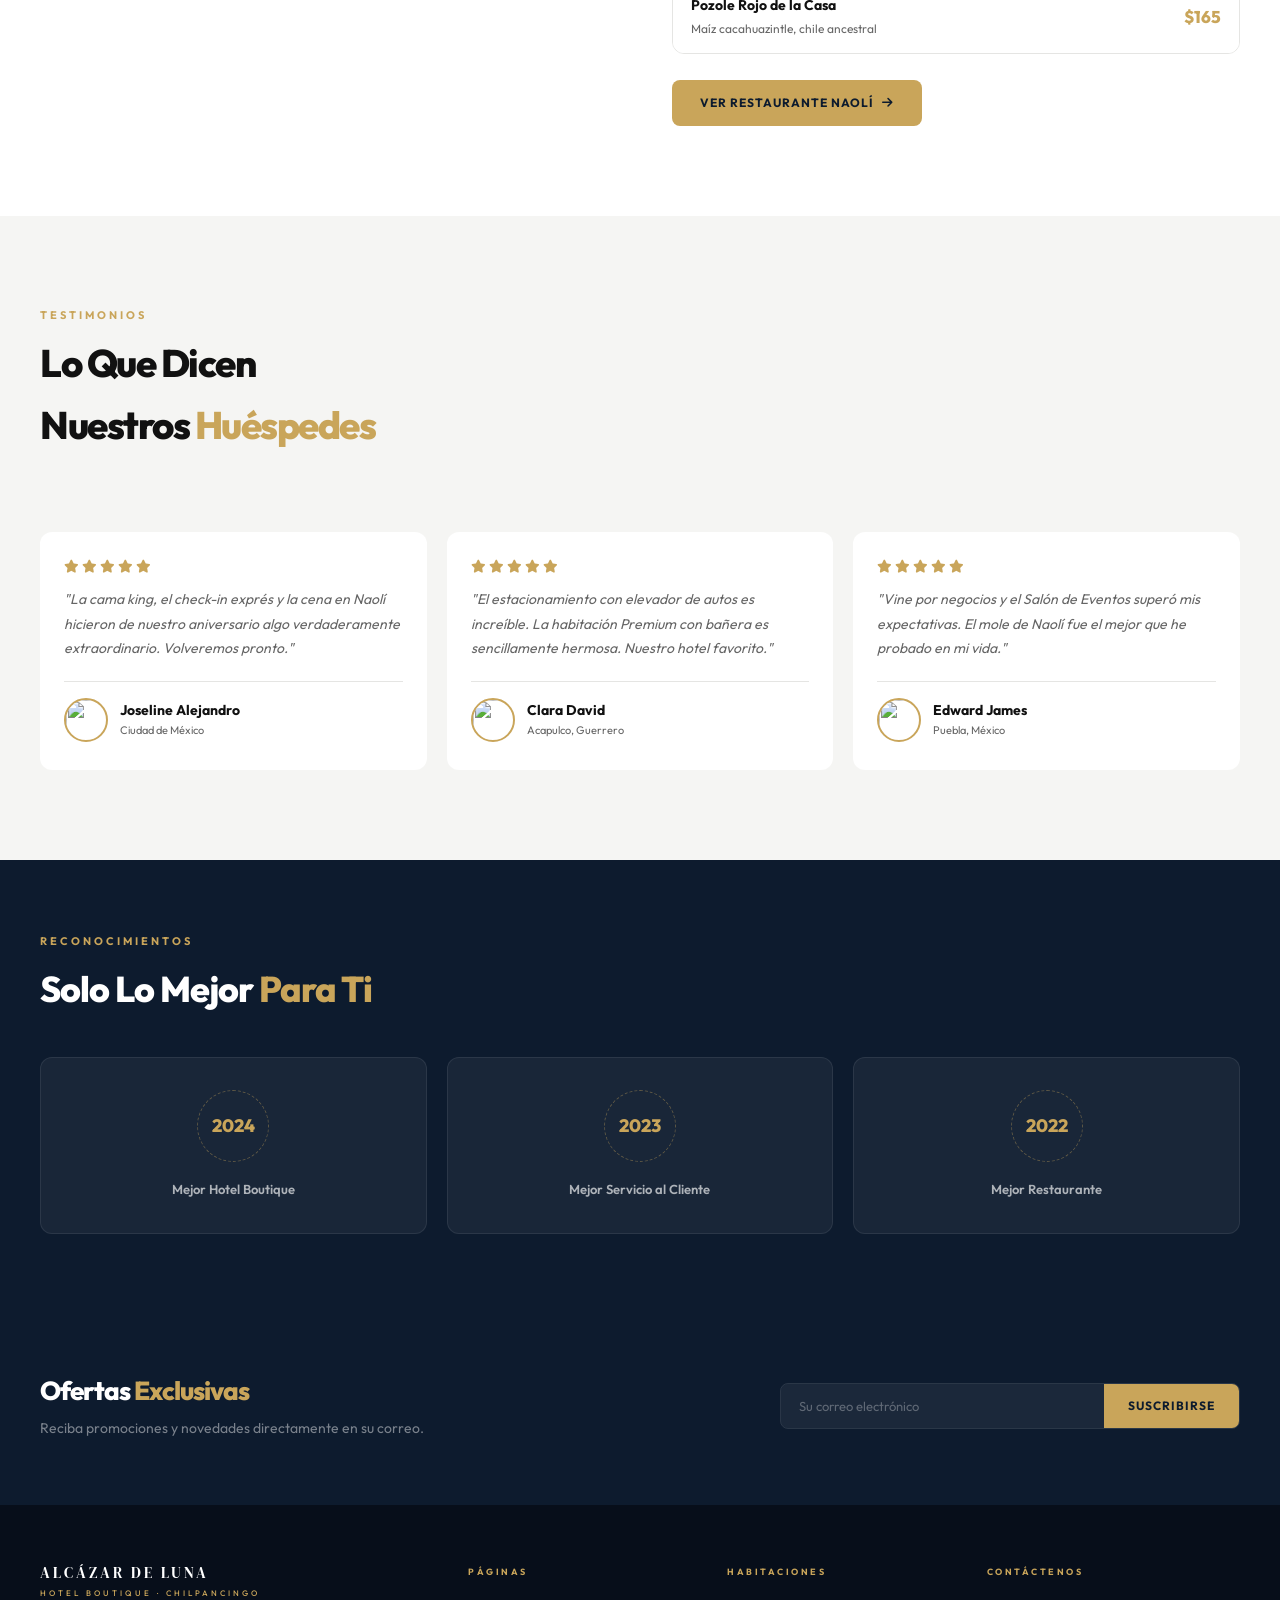
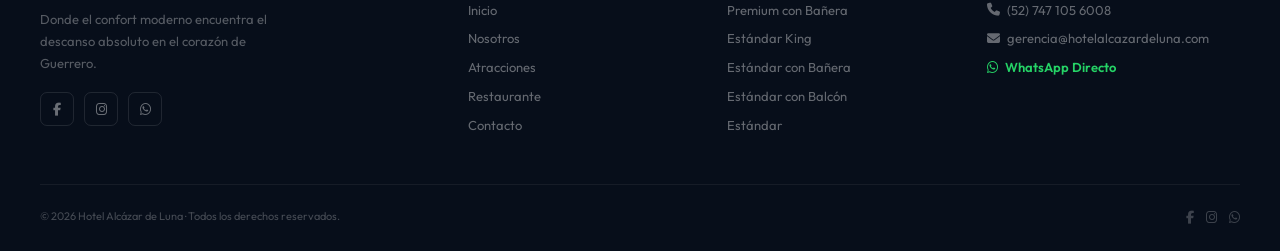
==== commit 0508709b: "Fix services strip and remove incorrect stats - Services bar: replace placeholder items with real ho" ====
--- a/index.html
+++ b/index.html
@@ -89,11 +89,11 @@
 
 <!-- ══ SERVICES STRIP ══ -->
 <div class="svc-strip" style="margin-top:52px">
-  <div class="svc-item"><i class="fa-solid fa-mug-hot"></i> Desayuno incluido</div>
-  <div class="svc-item"><i class="fa-solid fa-car"></i> Traslado aeropuerto</div>
-  <div class="svc-item"><i class="fa-solid fa-water-ladder"></i> Alberca & Spa</div>
-  <div class="svc-item"><i class="fa-solid fa-wifi"></i> WiFi de alta velocidad</div>
-  <div class="svc-item"><i class="fa-solid fa-concierge-bell"></i> Concierge 24h</div>
+  <div class="svc-item"><i class="fa-solid fa-car-on"></i> Elevador para autos</div>
+  <div class="svc-item"><i class="fa-solid fa-water-ladder"></i> Alberca</div>
+  <div class="svc-item"><i class="fa-solid fa-utensils"></i> Restaurante Naolí</div>
+  <div class="svc-item"><i class="fa-solid fa-table-tennis-paddle-ball"></i> Canchas deportivas</div>
+  <div class="svc-item"><i class="fa-solid fa-people-roof"></i> Salón multiusos</div>
 </div>
 
 <!-- ══ HABITACIONES ══ -->
@@ -273,7 +273,7 @@
       <p>En Hotel Alcázar de Luna creemos que cada huésped merece algo más que una habitación: merece vivir una experiencia hecha a la medida de sus sueños. Nuestro compromiso es claro: calidad en el servicio y calidez en el trato.</p>
       <div class="wu-stats">
         <div class="wu-stat"><b>500+</b><span>Huéspedes felices</span></div>
-        <div class="wu-stat"><b>17+</b><span>Años de experiencia</span></div>
+        <div class="wu-stat"><b>5</b><span>Tipos de habitación</span></div>
         <div class="wu-stat"><b>98%</b><span>Satisfacción</span></div>
       </div>
       <a href="nosotros.html" class="btn-navy">Conocer más <i class="fa-solid fa-arrow-right"></i></a>
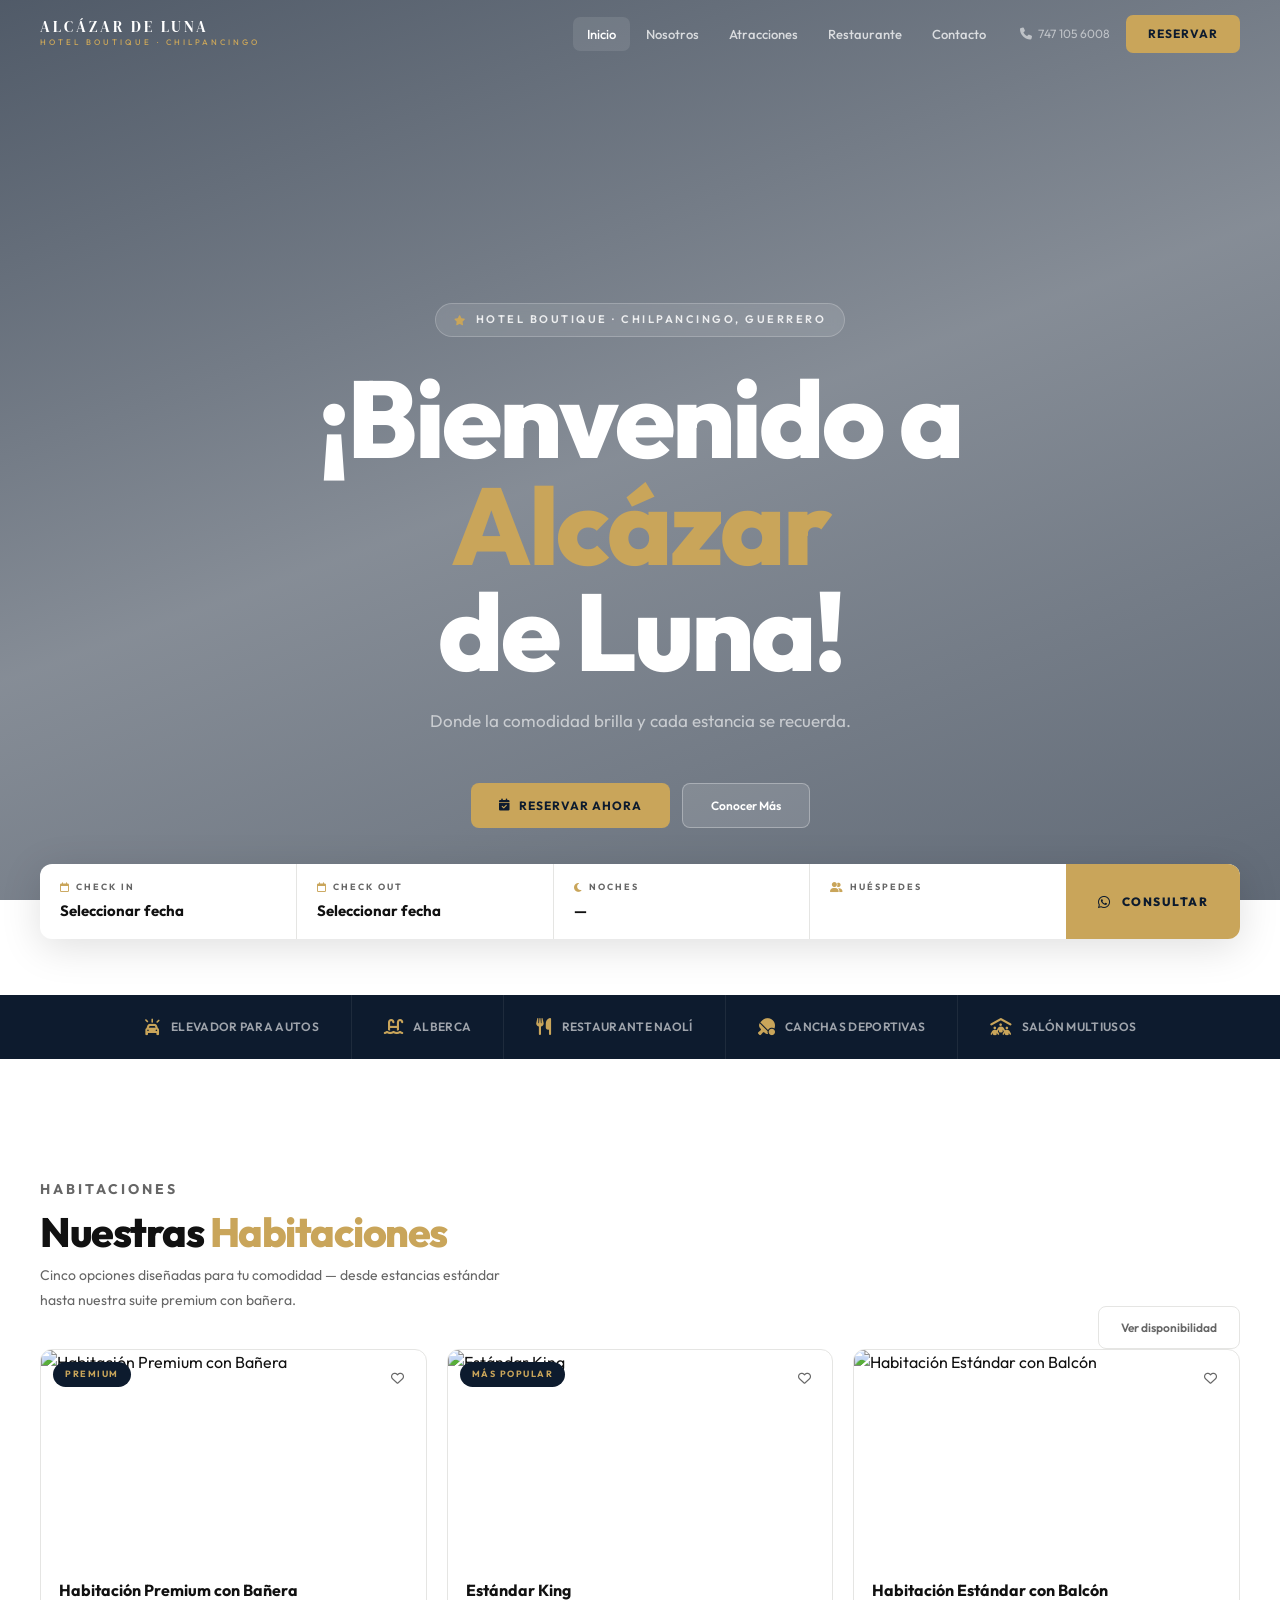
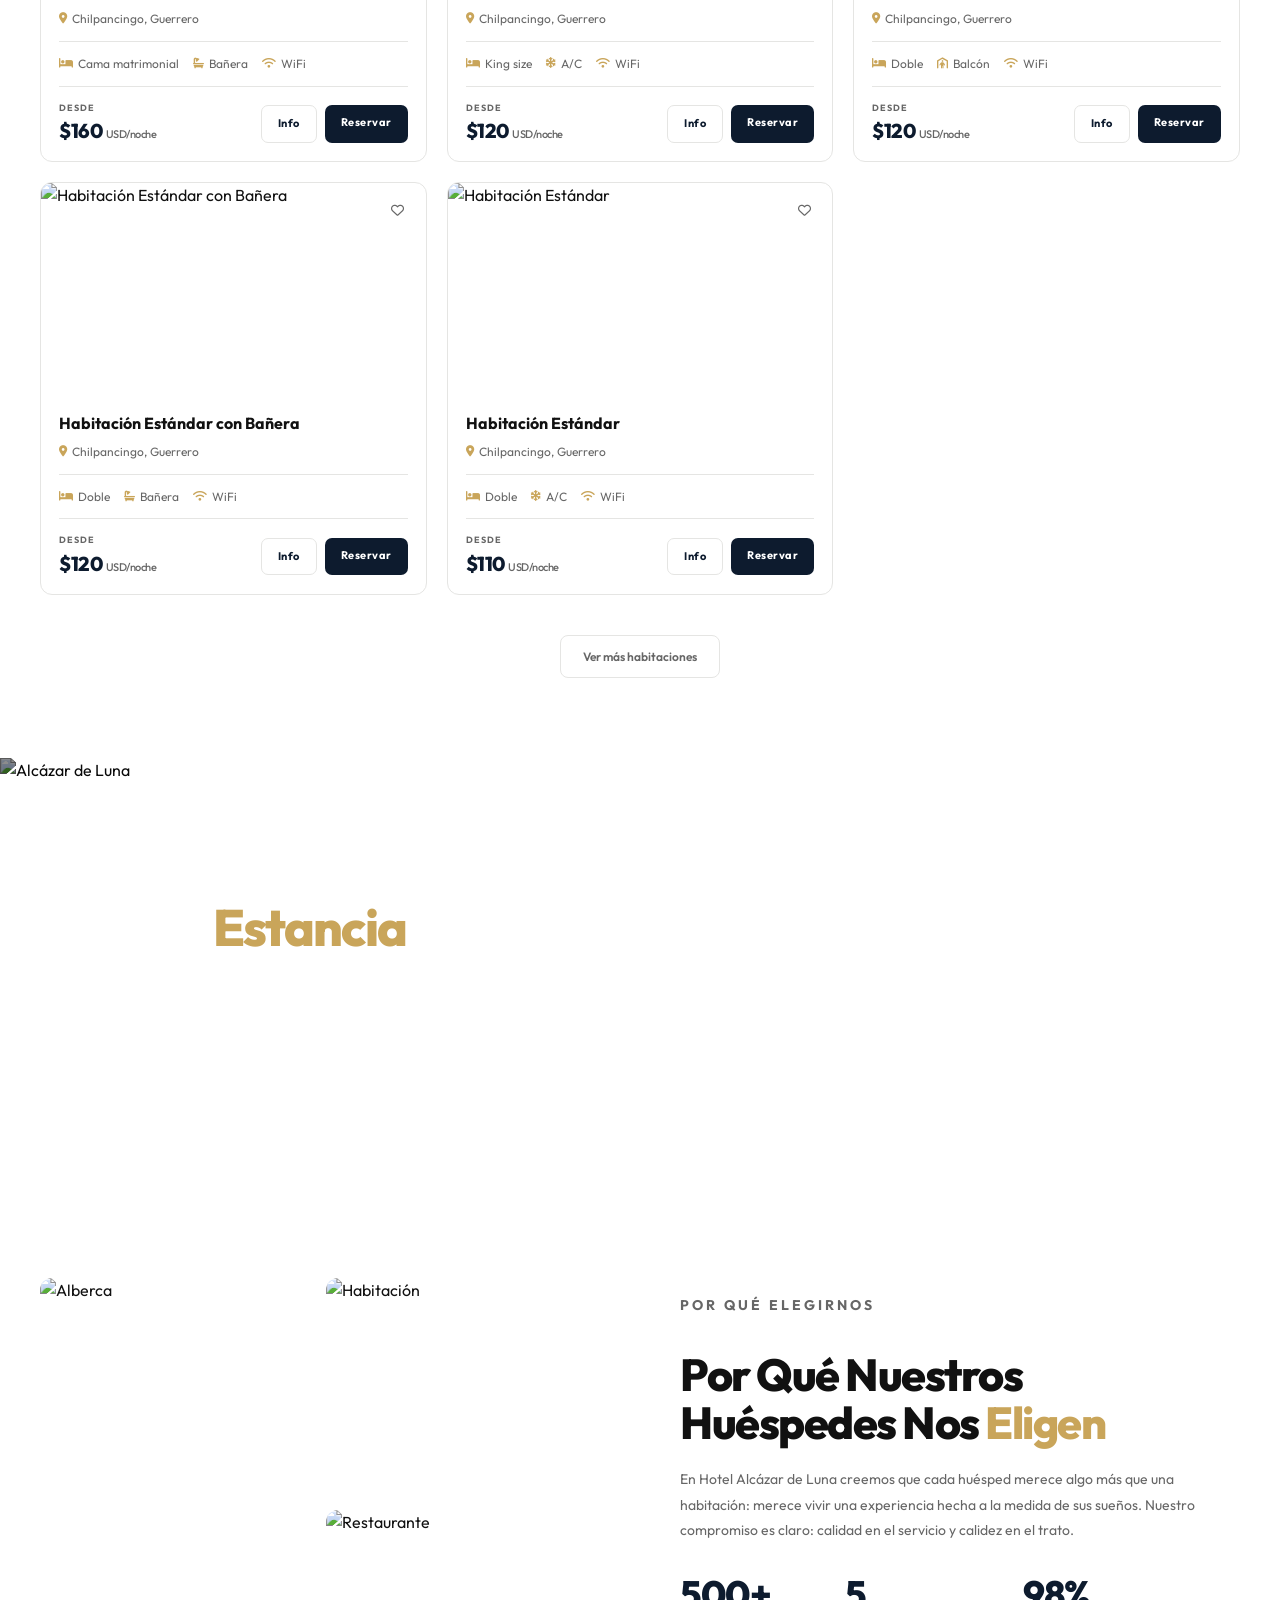
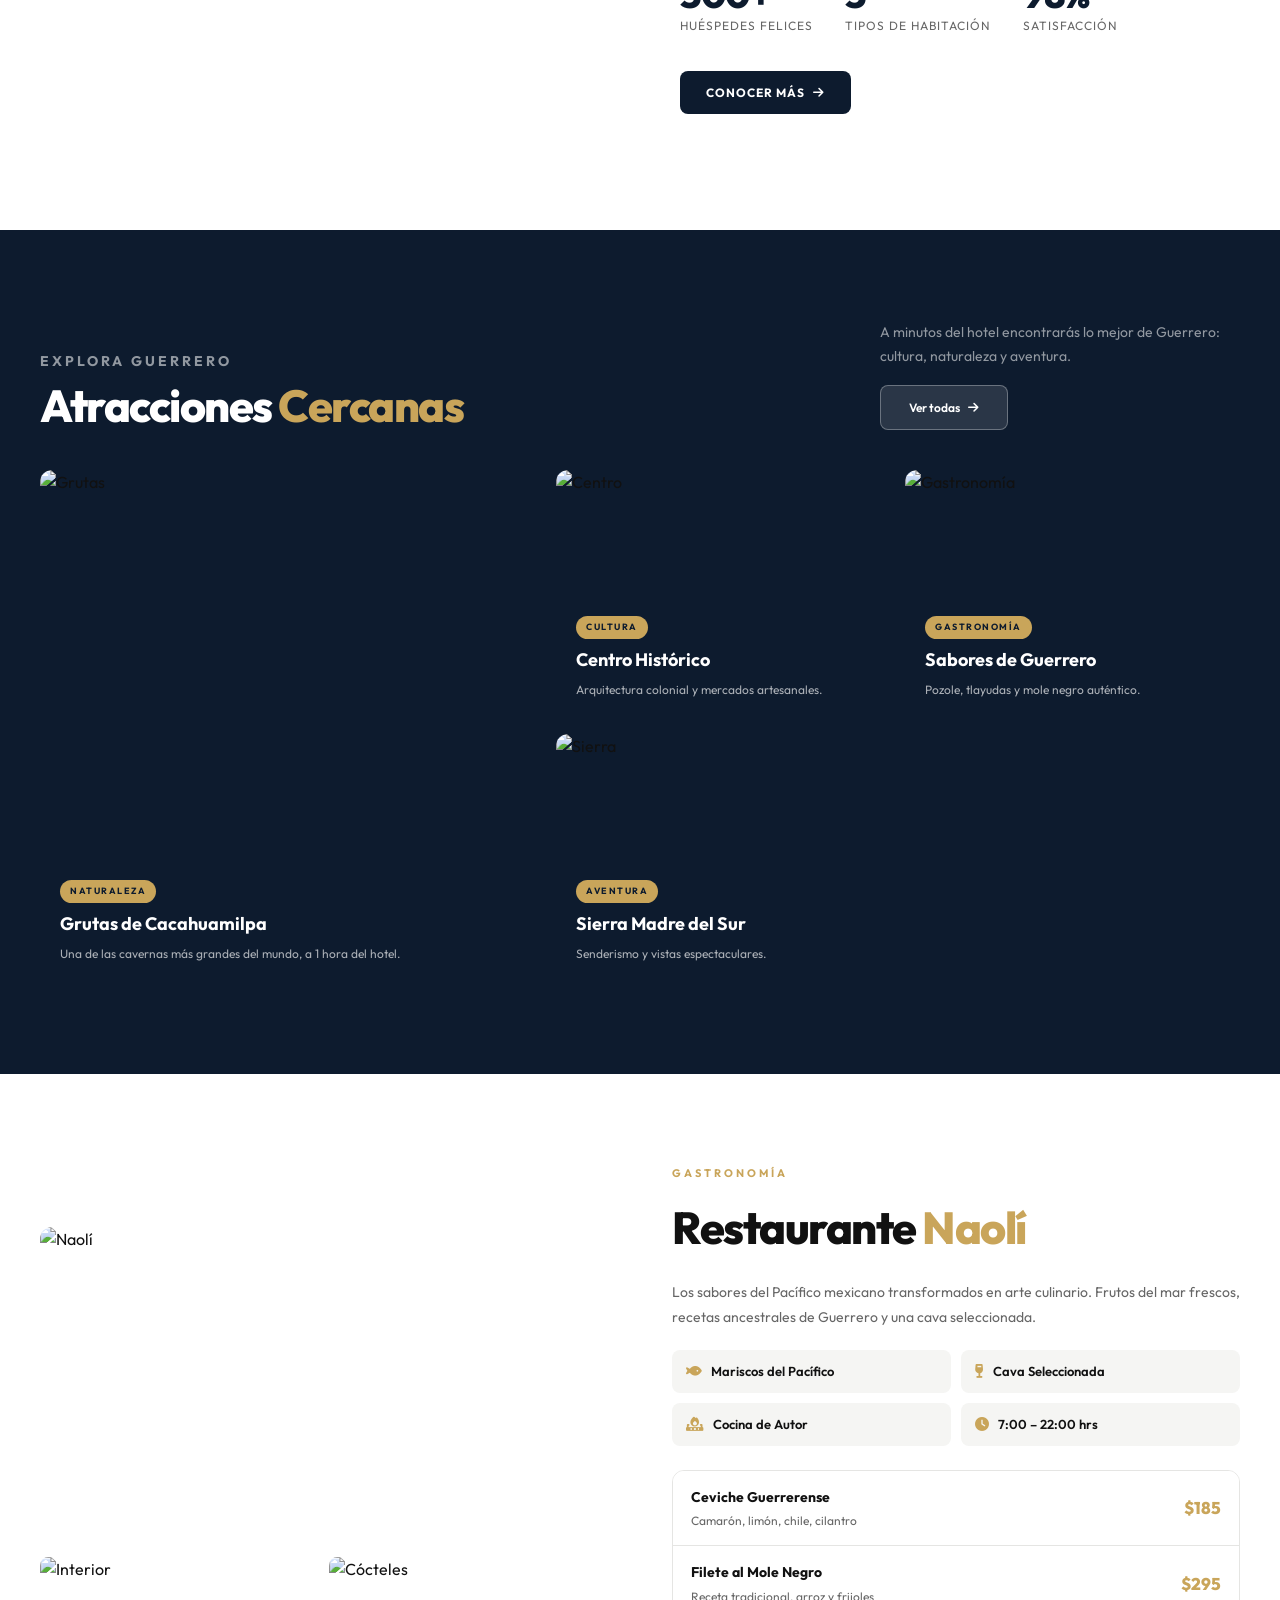
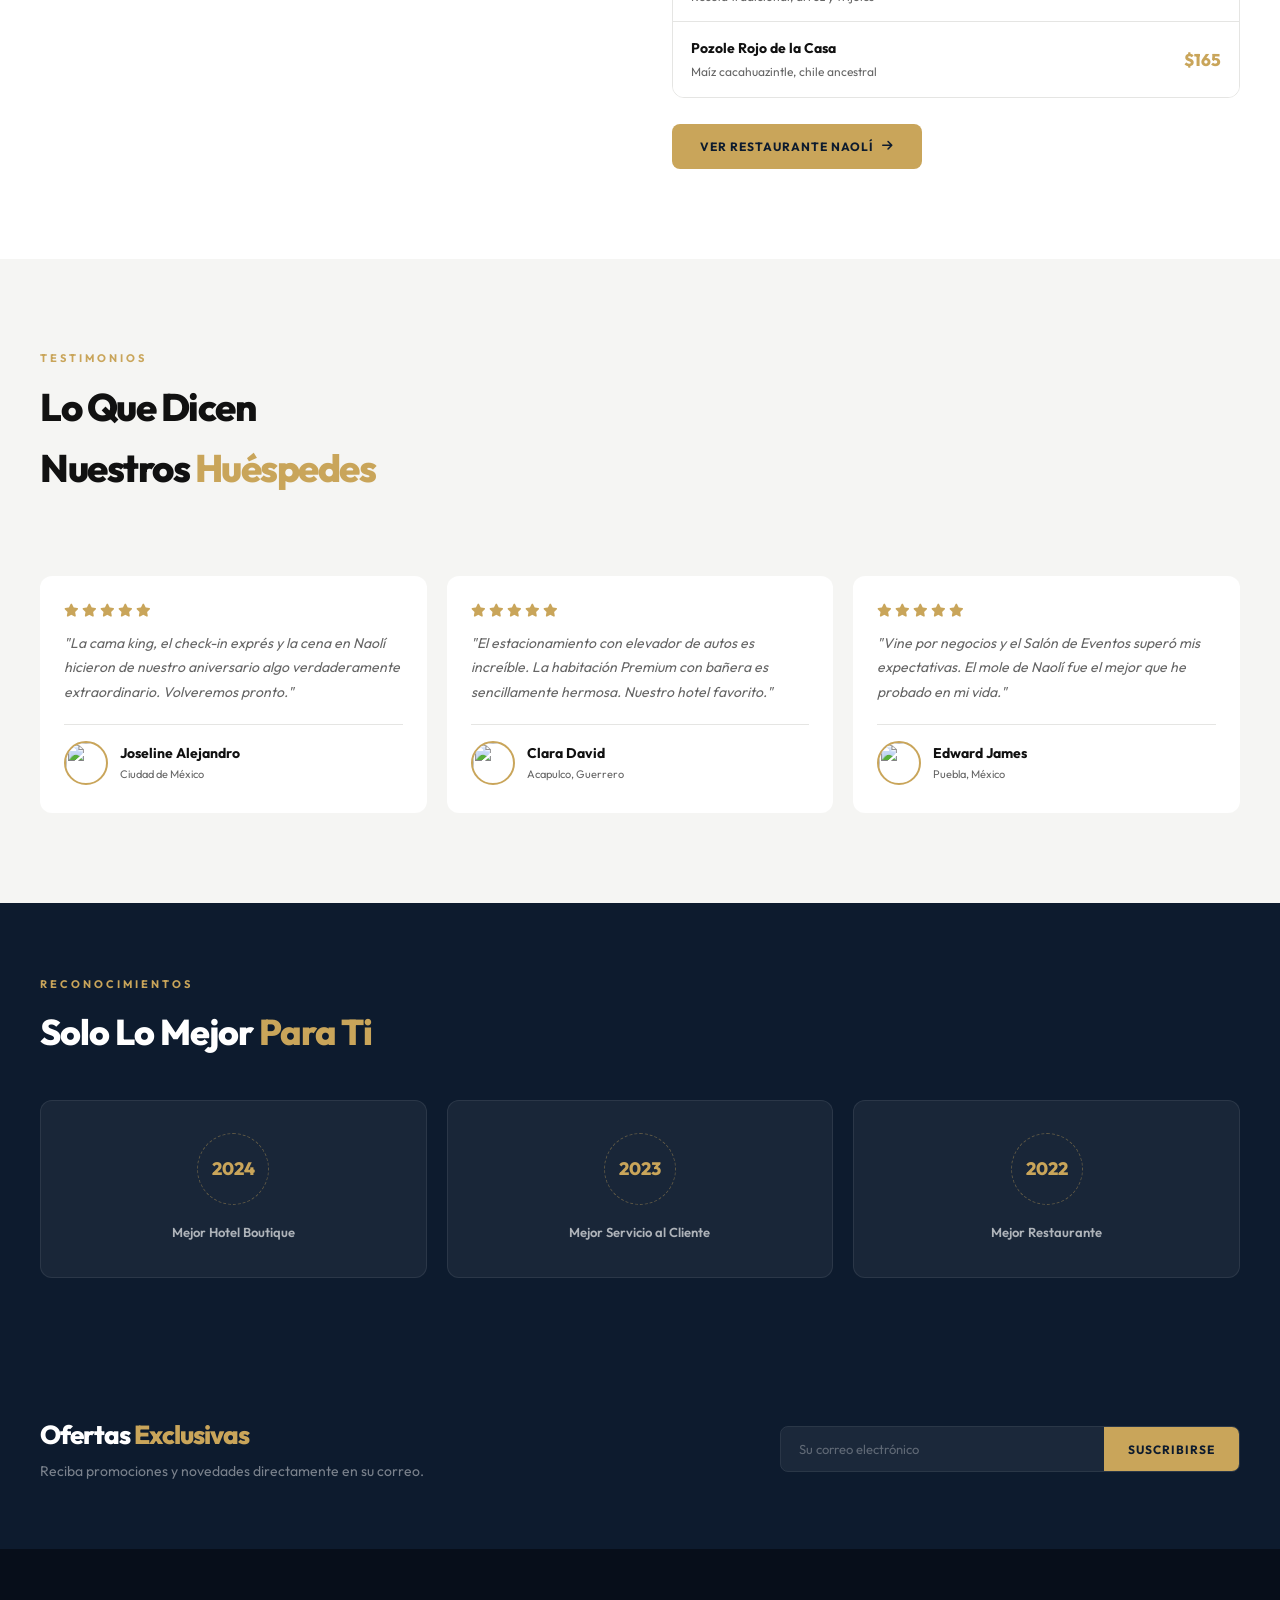
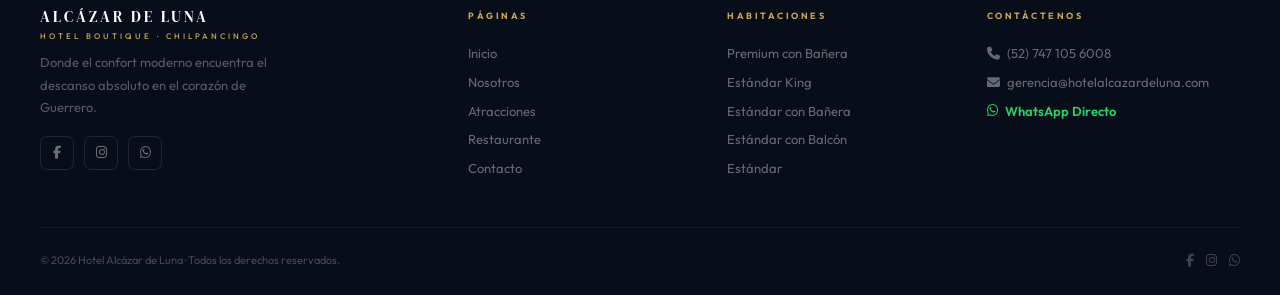
==== commit 09961ed9: "Fix booking bar cut-off: move outside hero, add WhatsApp action - Move .bbar outside <section class=" ====
--- a/index.html
+++ b/index.html
@@ -52,43 +52,43 @@
       <a href="contacto.html" class="btn-gold"><i class="fa-solid fa-calendar-check"></i> Reservar Ahora</a>
       <a href="nosotros.html" class="btn-ghost-w">Conocer Más</a>
     </div>
-
-    <!-- BARRA DE RESERVA -->
-    <div class="bbar-wrap">
-      <form class="bbar" id="bwForm">
-        <div class="bf" id="bfCI">
-          <div class="bf-label"><i class="fa-regular fa-calendar"></i> Check In</div>
-          <div class="bf-val" id="bfCIVal">Seleccionar fecha</div>
-          <input type="date" id="bwCI"/>
-        </div>
-        <div class="bf" id="bfCO">
-          <div class="bf-label"><i class="fa-regular fa-calendar"></i> Check Out</div>
-          <div class="bf-val" id="bfCOVal">Seleccionar fecha</div>
-          <input type="date" id="bwCO"/>
-        </div>
-        <div class="bf">
-          <div class="bf-label"><i class="fa-solid fa-moon"></i> Noches</div>
-          <div class="bf-val" id="bfNights">—</div>
-        </div>
-        <div class="bf" style="border-right:none">
-          <div class="bf-label"><i class="fa-solid fa-user-group"></i> Huéspedes</div>
-          <div class="bf-val">
-            <select id="bwGuests" style="appearance:auto;font-size:15px;font-weight:700;color:var(--text);background:none;border:none;outline:none;font-family:var(--sans);cursor:pointer;width:100%">
-              <option value="1">1 persona</option>
-              <option value="2" selected>2 personas</option>
-              <option value="3">3 personas</option>
-              <option value="4">4 personas</option>
-            </select>
-          </div>
-        </div>
-        <button type="submit" class="bbar-btn"><i class="fa-solid fa-magnifying-glass"></i> Buscar</button>
-      </form>
-    </div>
-  </div>
-</section>
+  </div>
+</section>
+
+<!-- BARRA DE RESERVA — fuera del hero para evitar overflow:hidden -->
+<div class="bbar-outer">
+  <form class="bbar" id="bwForm">
+    <div class="bf" id="bfCI">
+      <div class="bf-label"><i class="fa-regular fa-calendar"></i> Check In</div>
+      <div class="bf-val" id="bfCIVal">Seleccionar fecha</div>
+      <input type="date" id="bwCI"/>
+    </div>
+    <div class="bf" id="bfCO">
+      <div class="bf-label"><i class="fa-regular fa-calendar"></i> Check Out</div>
+      <div class="bf-val" id="bfCOVal">Seleccionar fecha</div>
+      <input type="date" id="bwCO"/>
+    </div>
+    <div class="bf">
+      <div class="bf-label"><i class="fa-solid fa-moon"></i> Noches</div>
+      <div class="bf-val" id="bfNights">—</div>
+    </div>
+    <div class="bf" style="border-right:none">
+      <div class="bf-label"><i class="fa-solid fa-user-group"></i> Huéspedes</div>
+      <div class="bf-val">
+        <select id="bwGuests" style="appearance:auto;font-size:15px;font-weight:700;color:var(--text);background:none;border:none;outline:none;font-family:var(--sans);cursor:pointer;width:100%">
+          <option value="1">1 persona</option>
+          <option value="2" selected>2 personas</option>
+          <option value="3">3 personas</option>
+          <option value="4">4 personas</option>
+        </select>
+      </div>
+    </div>
+    <button type="submit" class="bbar-btn"><i class="fa-brands fa-whatsapp"></i> Consultar</button>
+  </form>
+</div>
 
 <!-- ══ SERVICES STRIP ══ -->
-<div class="svc-strip" style="margin-top:52px">
+<div class="svc-strip">
   <div class="svc-item"><i class="fa-solid fa-car-on"></i> Elevador para autos</div>
   <div class="svc-item"><i class="fa-solid fa-water-ladder"></i> Alberca</div>
   <div class="svc-item"><i class="fa-solid fa-utensils"></i> Restaurante Naolí</div>
--- a/index.css
+++ b/index.css
@@ -71,8 +71,8 @@
 .hero-btns{display:flex;justify-content:center;gap:12px;margin-bottom:72px;flex-wrap:wrap}
 
 /* Booking bar */
-.bbar-wrap{position:relative;z-index:2;padding-bottom:0}
-.bbar{background:var(--white);border-radius:var(--r);box-shadow:var(--sh2);display:flex;align-items:stretch;max-width:860px;margin:0 auto;transform:translateY(50%)}
+.bbar-outer{position:relative;z-index:10;max-width:1280px;margin:-36px auto 0;padding:0 40px}
+.bbar{background:var(--white);border-radius:var(--r);box-shadow:var(--sh2);display:flex;align-items:stretch;width:100%}
 .bf{flex:1;min-width:0;padding:16px 20px;border-right:1px solid var(--border);cursor:pointer;transition:background .18s;position:relative}
 .bf:first-child{border-radius:var(--r) 0 0 var(--r)}
 .bf:hover{background:var(--off)}
@@ -85,7 +85,7 @@
 .bbar-btn i{font-size:14px}
 
 /* ═══════════ SERVICES STRIP ═══════════ */
-.svc-strip{background:var(--navy);display:flex;justify-content:center;flex-wrap:wrap;gap:0;padding:0 40px}
+.svc-strip{background:var(--navy);display:flex;justify-content:center;flex-wrap:wrap;gap:0;padding:0 40px;margin-top:56px}
 .svc-item{display:flex;align-items:center;gap:10px;padding:22px 32px;border-right:1px solid rgba(255,255,255,.07);font-size:12px;font-weight:600;letter-spacing:.3px;color:rgba(255,255,255,.6);text-transform:uppercase;transition:color .2s;cursor:default}
 .svc-item:last-child{border-right:none}
 .svc-item:hover{color:var(--gold)}
@@ -316,8 +316,109 @@
 .ft-soc2 a{color:rgba(255,255,255,.22);font-size:13px;transition:color .2s}
 .ft-soc2 a:hover{color:var(--gold)}
 
+/* ═══════════ RESTAURANTE NAOLÍ — EDITORIAL ═══════════ */
+
+/* Hero */
+.naoli-hero{position:relative;height:100vh;min-height:600px;display:flex;align-items:center;justify-content:center;overflow:hidden}
+.naoli-hero-bg{position:absolute;inset:0;background:url('https://images.unsplash.com/photo-1414235077428-338989a2e8c0?w=1900&q=90&fit=crop') center/cover no-repeat;transform:scale(1.04);transition:transform 6s ease}
+.naoli-hero-bg::after{content:'';position:absolute;inset:0;background:linear-gradient(to bottom,rgba(7,14,26,.65) 0%,rgba(7,14,26,.45) 50%,rgba(7,14,26,.78) 100%)}
+.naoli-hero:hover .naoli-hero-bg{transform:scale(1)}
+.hero-nosotros{background-image:url('https://images.unsplash.com/photo-1571003123894-1f0594d2b5d9?w=1900&q=90&fit=crop')}
+.hero-atracciones{background-image:url('https://images.unsplash.com/photo-1555881400-74d7acaacd8b?w=1900&q=90&fit=crop')}
+.hero-contacto{background-image:url('https://images.unsplash.com/photo-1566073771259-6a8506099945?w=1900&q=90&fit=crop')}
+.naoli-hero-body{position:relative;z-index:2;text-align:center;padding:0 24px;display:flex;flex-direction:column;align-items:center}
+.naoli-eyebrow{font-size:10px;font-weight:700;letter-spacing:6px;text-transform:uppercase;color:var(--gold);margin-bottom:20px}
+.naoli-h1{font-family:var(--serif);font-size:clamp(80px,13vw,180px);font-weight:400;font-style:italic;color:var(--white);line-height:.9;letter-spacing:-2px;margin-bottom:28px}
+.naoli-tagline{font-size:clamp(14px,1.6vw,18px);color:rgba(255,255,255,.6);line-height:1.7;margin-bottom:44px;font-weight:300}
+.naoli-cta-link{display:inline-flex;align-items:center;gap:10px;font-size:11px;font-weight:700;letter-spacing:3px;text-transform:uppercase;color:var(--white);border-bottom:1px solid rgba(255,255,255,.3);padding-bottom:4px;transition:color .2s,border-color .2s}
+.naoli-cta-link:hover{color:var(--gold);border-color:var(--gold)}
+.naoli-scroll-hint{position:absolute;bottom:36px;left:50%;transform:translateX(-50%);z-index:2}
+.naoli-scroll-hint span{display:block;width:1px;height:60px;background:linear-gradient(to bottom,transparent,rgba(255,255,255,.4));margin:0 auto;animation:scrollLine 2s ease-in-out infinite}
+@keyframes scrollLine{0%,100%{opacity:0;transform:scaleY(.5) translateY(-10px)}50%{opacity:1;transform:scaleY(1) translateY(0)}}
+
+/* Intro editorial */
+.naoli-intro{background:var(--white);padding:100px 40px;text-align:center}
+.naoli-intro-inner{max-width:760px;margin:0 auto}
+.naoli-label{font-size:10px;font-weight:700;letter-spacing:4px;text-transform:uppercase;color:var(--gold);margin-bottom:22px;display:block}
+.naoli-intro-h2{font-family:var(--serif);font-size:clamp(40px,5.5vw,72px);font-weight:400;color:var(--text);line-height:1.1;margin-bottom:24px}
+.naoli-intro-h2 em{font-style:italic;color:var(--gold)}
+.naoli-intro-p{font-size:16px;color:var(--gray);line-height:1.85;max-width:560px;margin:0 auto}
+.naoli-intro-p strong{color:var(--text);font-weight:600}
+.naoli-divider{width:1px;height:60px;background:var(--border);margin:40px auto}
+.naoli-features-row{display:flex;justify-content:center;gap:40px;flex-wrap:wrap}
+.naoli-feat{display:flex;flex-direction:column;align-items:center;gap:10px;font-size:11px;font-weight:600;letter-spacing:1.5px;text-transform:uppercase;color:var(--gray)}
+.naoli-feat i{font-size:22px;color:var(--gold)}
+
+/* Split section */
+.naoli-split{display:grid;grid-template-columns:55% 45%;min-height:600px}
+.naoli-split-img{overflow:hidden}
+.naoli-split-img img{width:100%;height:100%;object-fit:cover;display:block;transition:transform 6s ease}
+.naoli-split-img:hover img{transform:scale(1.04)}
+.naoli-split-text{background:var(--off);display:flex;flex-direction:column;justify-content:center;padding:80px 64px}
+.naoli-split-text h2{font-family:var(--serif);font-size:clamp(36px,4vw,60px);font-weight:400;color:var(--text);line-height:1.1;margin:12px 0 24px}
+.naoli-split-text h2 em{font-style:italic;color:var(--gold)}
+.naoli-split-text>p{font-size:15px;color:var(--gray);line-height:1.85;margin-bottom:40px}
+.naoli-occasions{display:flex;flex-direction:column;gap:0;border-top:1px solid var(--border)}
+.naoli-occ{display:flex;align-items:center;gap:16px;padding:18px 0;border-bottom:1px solid var(--border);color:var(--text);transition:color .2s}
+.naoli-occ:hover{color:var(--gold)}
+.naoli-occ:hover i{transform:translateX(4px)}
+.naoli-occ-n{font-size:11px;font-weight:700;color:var(--gold);font-family:var(--serif);font-style:italic;width:24px;flex-shrink:0}
+.naoli-occ-l{font-size:14px;font-weight:600;flex:1}
+.naoli-occ i{font-size:12px;color:var(--gray);transition:transform .2s}
+
+/* Full-bleed reveal */
+.naoli-reveal{position:relative;height:70vh;min-height:400px;overflow:hidden}
+.naoli-reveal img{width:100%;height:100%;object-fit:cover;display:block;filter:brightness(.55)}
+.naoli-reveal-overlay{position:absolute;inset:0;display:flex;align-items:center;justify-content:center;text-align:center;padding:40px}
+.naoli-reveal-overlay blockquote{font-family:var(--serif);font-style:italic;font-size:clamp(24px,3.5vw,48px);color:var(--white);line-height:1.35;max-width:800px;border-left:none;opacity:.92}
+
+/* Menú editorial */
+.naoli-menu-sec{background:var(--white);padding:100px 40px}
+.naoli-menu-inner{max-width:1100px;margin:0 auto}
+.naoli-menu-header{display:flex;align-items:flex-end;justify-content:space-between;gap:40px;margin-bottom:60px;flex-wrap:wrap;padding-bottom:40px;border-bottom:1px solid var(--border)}
+.naoli-menu-header h2{font-family:var(--serif);font-size:clamp(38px,5vw,64px);font-weight:400;color:var(--text);line-height:1.05;margin-top:10px}
+.naoli-menu-header h2 em{font-style:italic;color:var(--gold)}
+.naoli-menu-note{font-size:13px;color:var(--gray);line-height:1.75;max-width:280px;text-align:right}
+.naoli-menu-grid{display:grid;grid-template-columns:1fr 1fr;gap:0 80px}
+.naoli-category{padding:0}
+.naoli-cat-label{font-size:10px;font-weight:700;letter-spacing:4px;text-transform:uppercase;color:var(--gray);margin-bottom:28px;display:block}
+.naoli-dish{display:flex;align-items:flex-start;justify-content:space-between;gap:20px;padding:22px 0;border-bottom:1px solid var(--border)}
+.naoli-dish:last-child{border-bottom:none}
+.naoli-dish-info h4{font-size:16px;font-weight:700;color:var(--text);margin-bottom:5px}
+.naoli-dish-info p{font-size:13px;color:var(--gray);line-height:1.6;margin:0}
+.naoli-price{font-family:var(--serif);font-style:italic;font-size:22px;color:var(--gold);flex-shrink:0;margin-top:2px}
+.naoli-menu-cta{display:flex;align-items:center;gap:28px;margin-top:60px;padding-top:40px;border-top:1px solid var(--border)}
+.naoli-res-link{font-size:13px;font-weight:700;letter-spacing:1px;text-transform:uppercase;color:var(--navy);display:flex;align-items:center;gap:8px;border-bottom:1.5px solid var(--navy);padding-bottom:2px;transition:color .2s,border-color .2s}
+.naoli-res-link:hover{color:var(--gold);border-color:var(--gold)}
+
+/* Galería */
+.naoli-gallery{display:grid;grid-template-columns:repeat(4,1fr);grid-template-rows:260px 260px;gap:6px}
+.naoli-gal-img{position:relative;overflow:hidden}
+.naoli-gal-img img{width:100%;height:100%;object-fit:cover;display:block;transition:transform .6s ease;filter:brightness(.85)}
+.naoli-gal-img:hover img{transform:scale(1.06);filter:brightness(1)}
+.naoli-gal-tall{grid-row:span 2}
+.naoli-gal-label{position:absolute;bottom:16px;left:16px;font-size:10px;font-weight:700;letter-spacing:3px;text-transform:uppercase;color:rgba(255,255,255,.7);background:rgba(7,14,26,.45);backdrop-filter:blur(4px);padding:5px 12px;border-radius:100px;transition:color .2s}
+.naoli-gal-img:hover .naoli-gal-label{color:var(--white)}
+
+/* CTA reserva */
+.naoli-reserve{background:var(--navy);padding:100px 40px;text-align:center}
+.naoli-reserve-inner{max-width:700px;margin:0 auto}
+.naoli-reserve h2{font-family:var(--serif);font-size:clamp(36px,5vw,62px);font-weight:400;color:var(--white);line-height:1.1;margin:14px 0 20px}
+.naoli-reserve h2 em{font-style:italic;color:var(--gold)}
+.naoli-reserve>div>p{font-size:15px;color:rgba(255,255,255,.5);line-height:1.75;margin-bottom:40px}
+.naoli-reserve-btns{display:flex;justify-content:center;gap:16px;flex-wrap:wrap}
+
 /* ═══════════ RESPONSIVE ═══════════ */
 @media(max-width:1024px){
+  .naoli-split{grid-template-columns:1fr}
+  .naoli-split-img{height:420px}
+  .naoli-split-text{padding:60px 40px}
+  .naoli-menu-grid{grid-template-columns:1fr;gap:0}
+  .naoli-category:first-child{border-bottom:40px solid transparent}
+  .naoli-gallery{grid-template-columns:1fr 1fr;grid-template-rows:220px 220px 220px}
+  .naoli-gal-tall{grid-row:span 1}
+  .naoli-menu-header{flex-direction:column;align-items:flex-start}
+  .naoli-menu-note{text-align:left;max-width:100%}
   .rooms-grid{grid-template-columns:1fr 1fr}
   .whyus-wrap,.nos-grid,.rst-wrap,.cto-wrap{grid-template-columns:1fr}
   .nos-sm-img,.nos-stat-badge{display:none}
@@ -328,13 +429,20 @@
   .ft-grid{grid-template-columns:1fr 1fr}
 }
 @media(max-width:768px){
+  .naoli-h1{font-size:72px}
+  .naoli-features-row{gap:24px}
+  .naoli-gallery{grid-template-columns:1fr 1fr;grid-template-rows:180px 180px 180px}
+  .naoli-reserve-btns{flex-direction:column;align-items:center}
+  .naoli-split-text{padding:48px 24px}
   .nav-links,.hdr-phone,.btn-hdr{display:none}
   .burger{display:flex}
   .hero h1{font-size:52px;letter-spacing:-2px}
-  .bbar{flex-direction:column;max-width:100%}
+  .bbar-outer{margin:-24px auto 0;padding:0 20px}
+  .bbar{flex-direction:column}
   .bf{border-right:none;border-bottom:1px solid var(--border)}
   .bf:first-child{border-radius:var(--r) var(--r) 0 0}
   .bbar-btn{border-radius:0 0 var(--r) var(--r);padding:18px;justify-content:center}
+  .svc-strip{margin-top:24px}
   .svc-strip{flex-wrap:wrap}
   .svc-item{border-right:none;flex:1 1 45%}
   .rooms-grid{grid-template-columns:1fr}
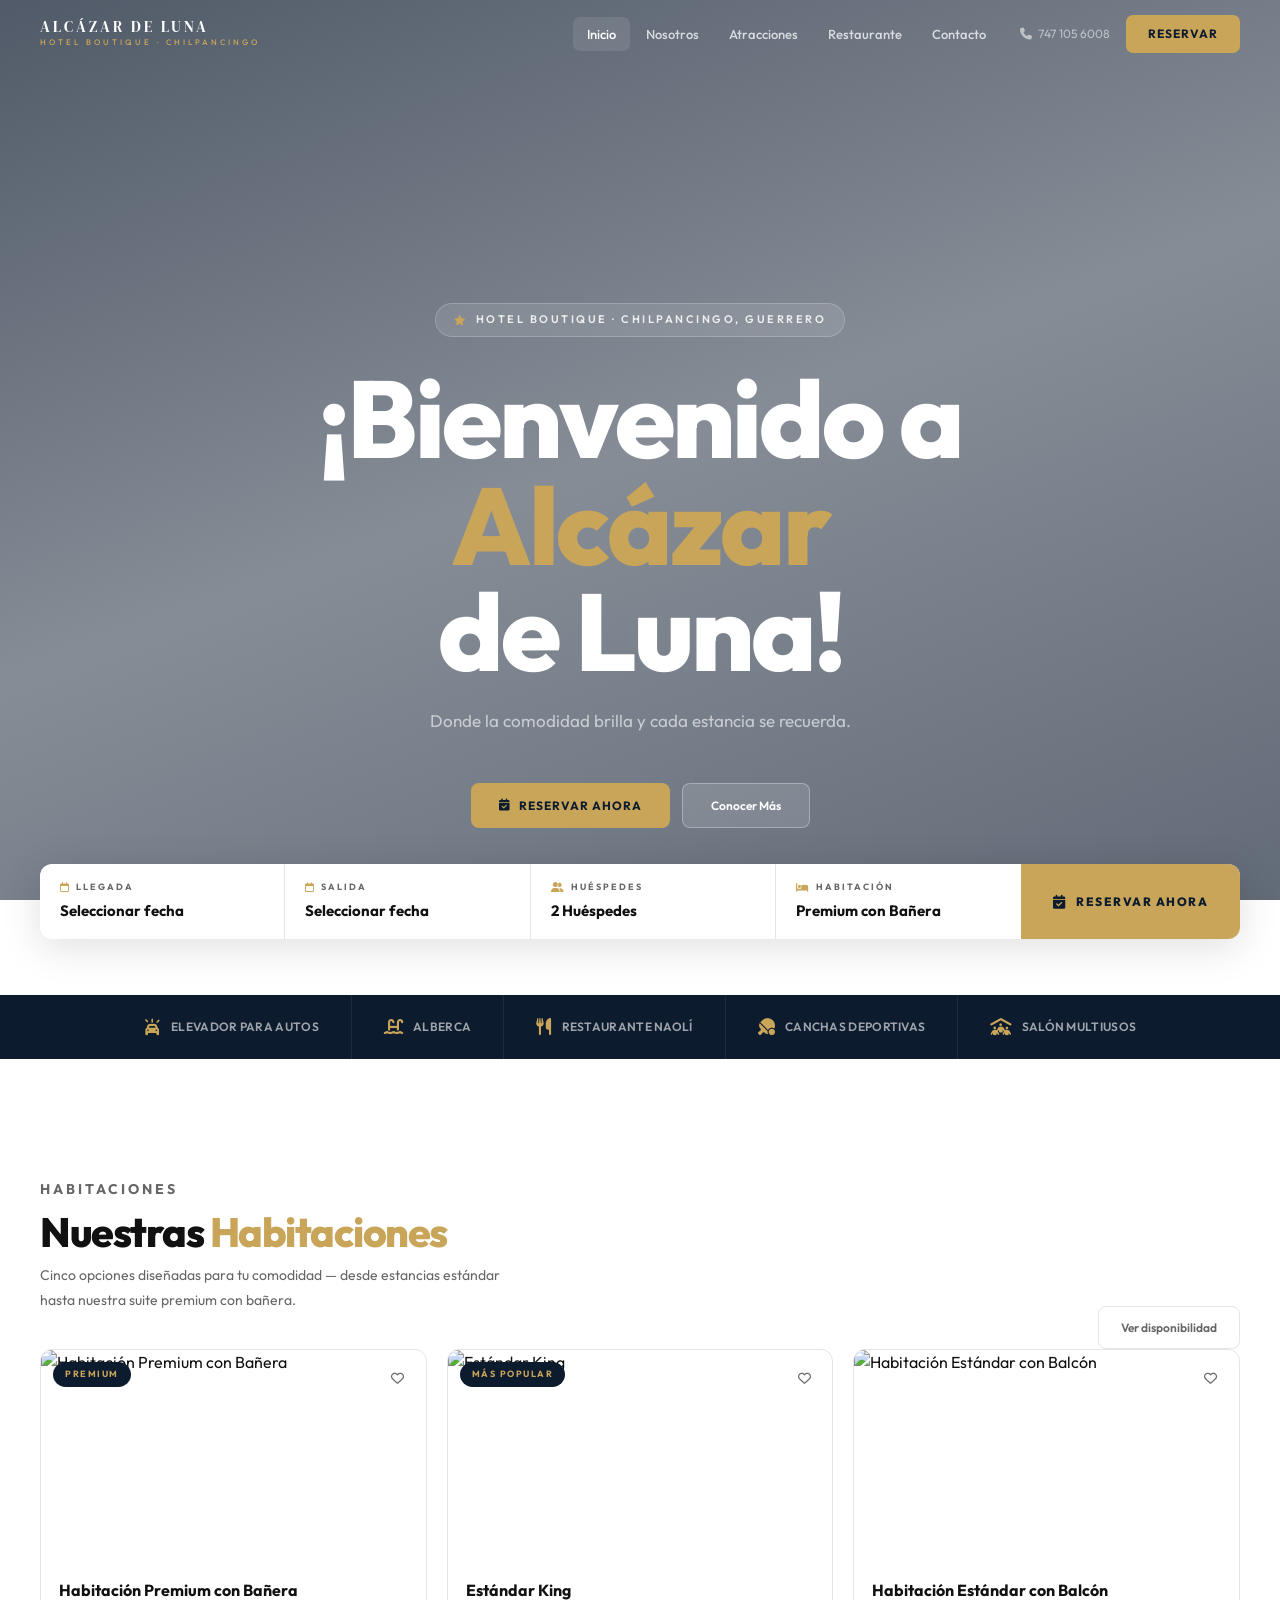
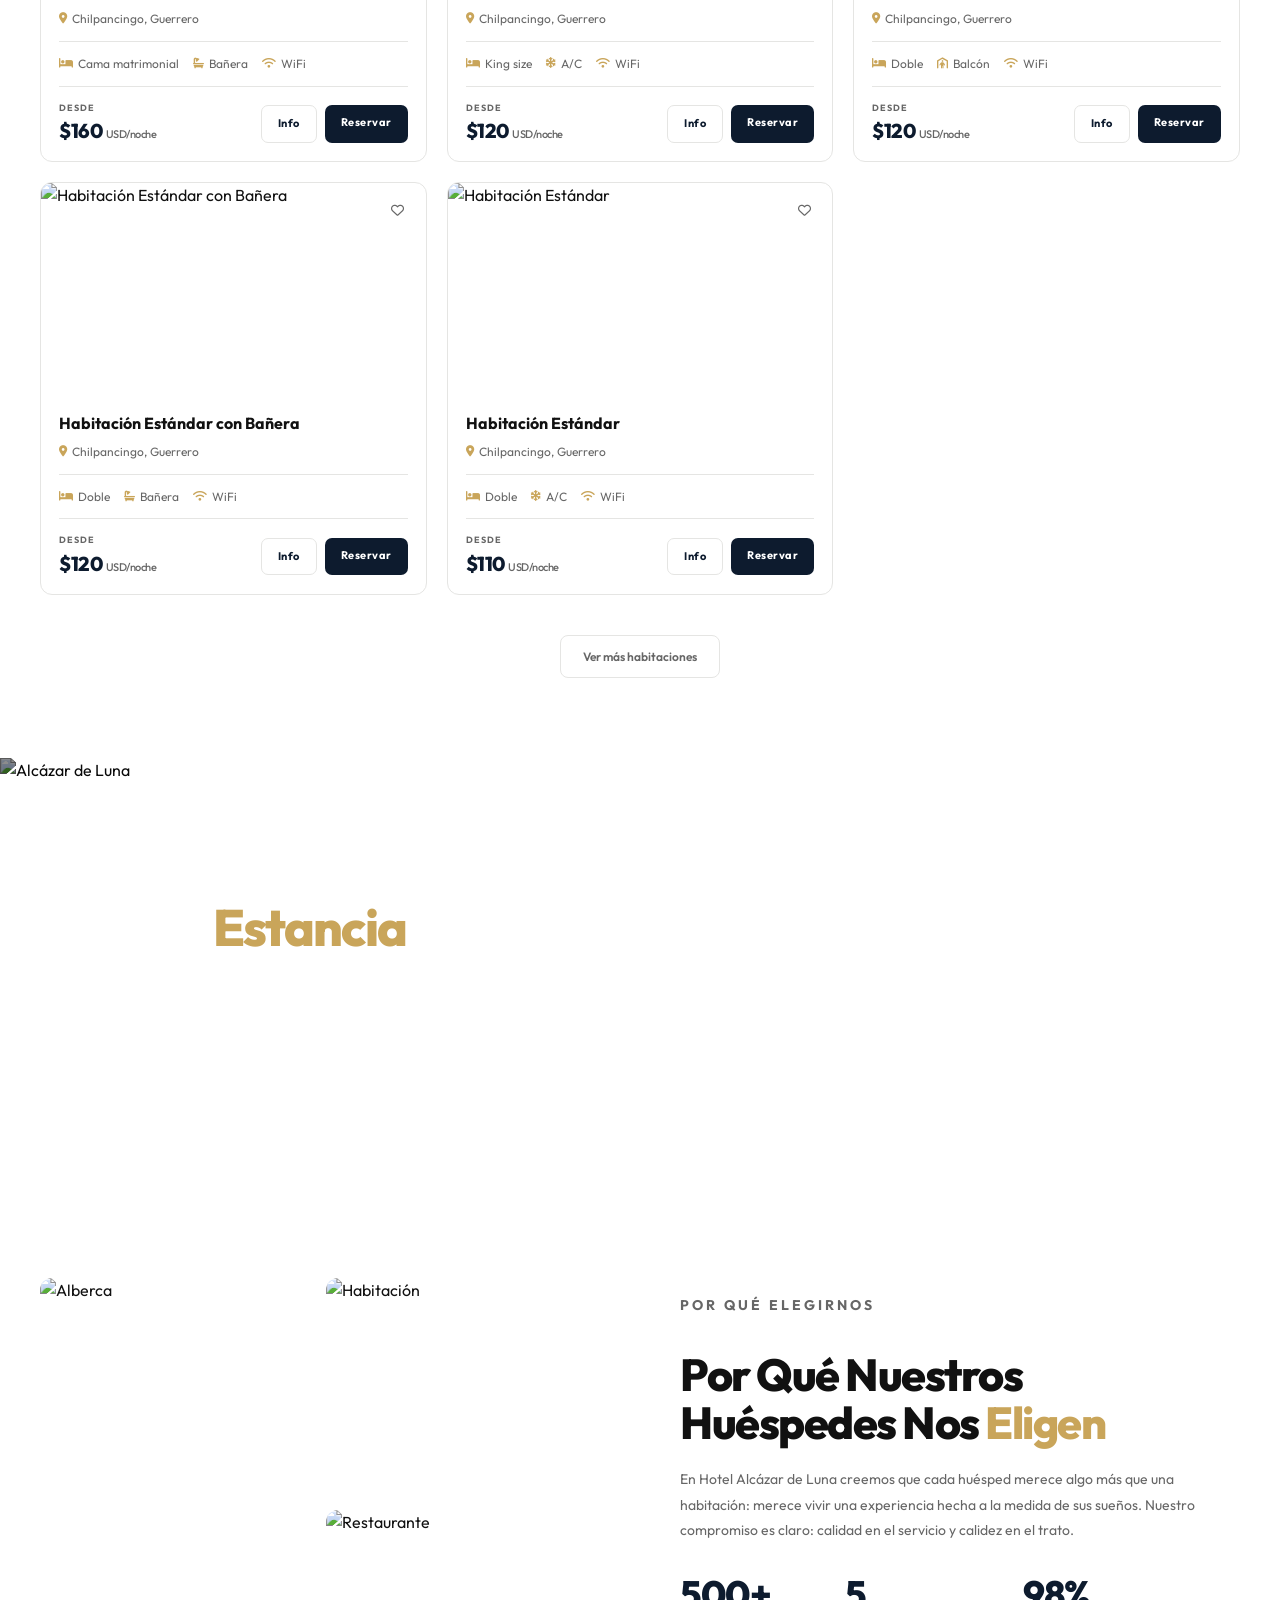
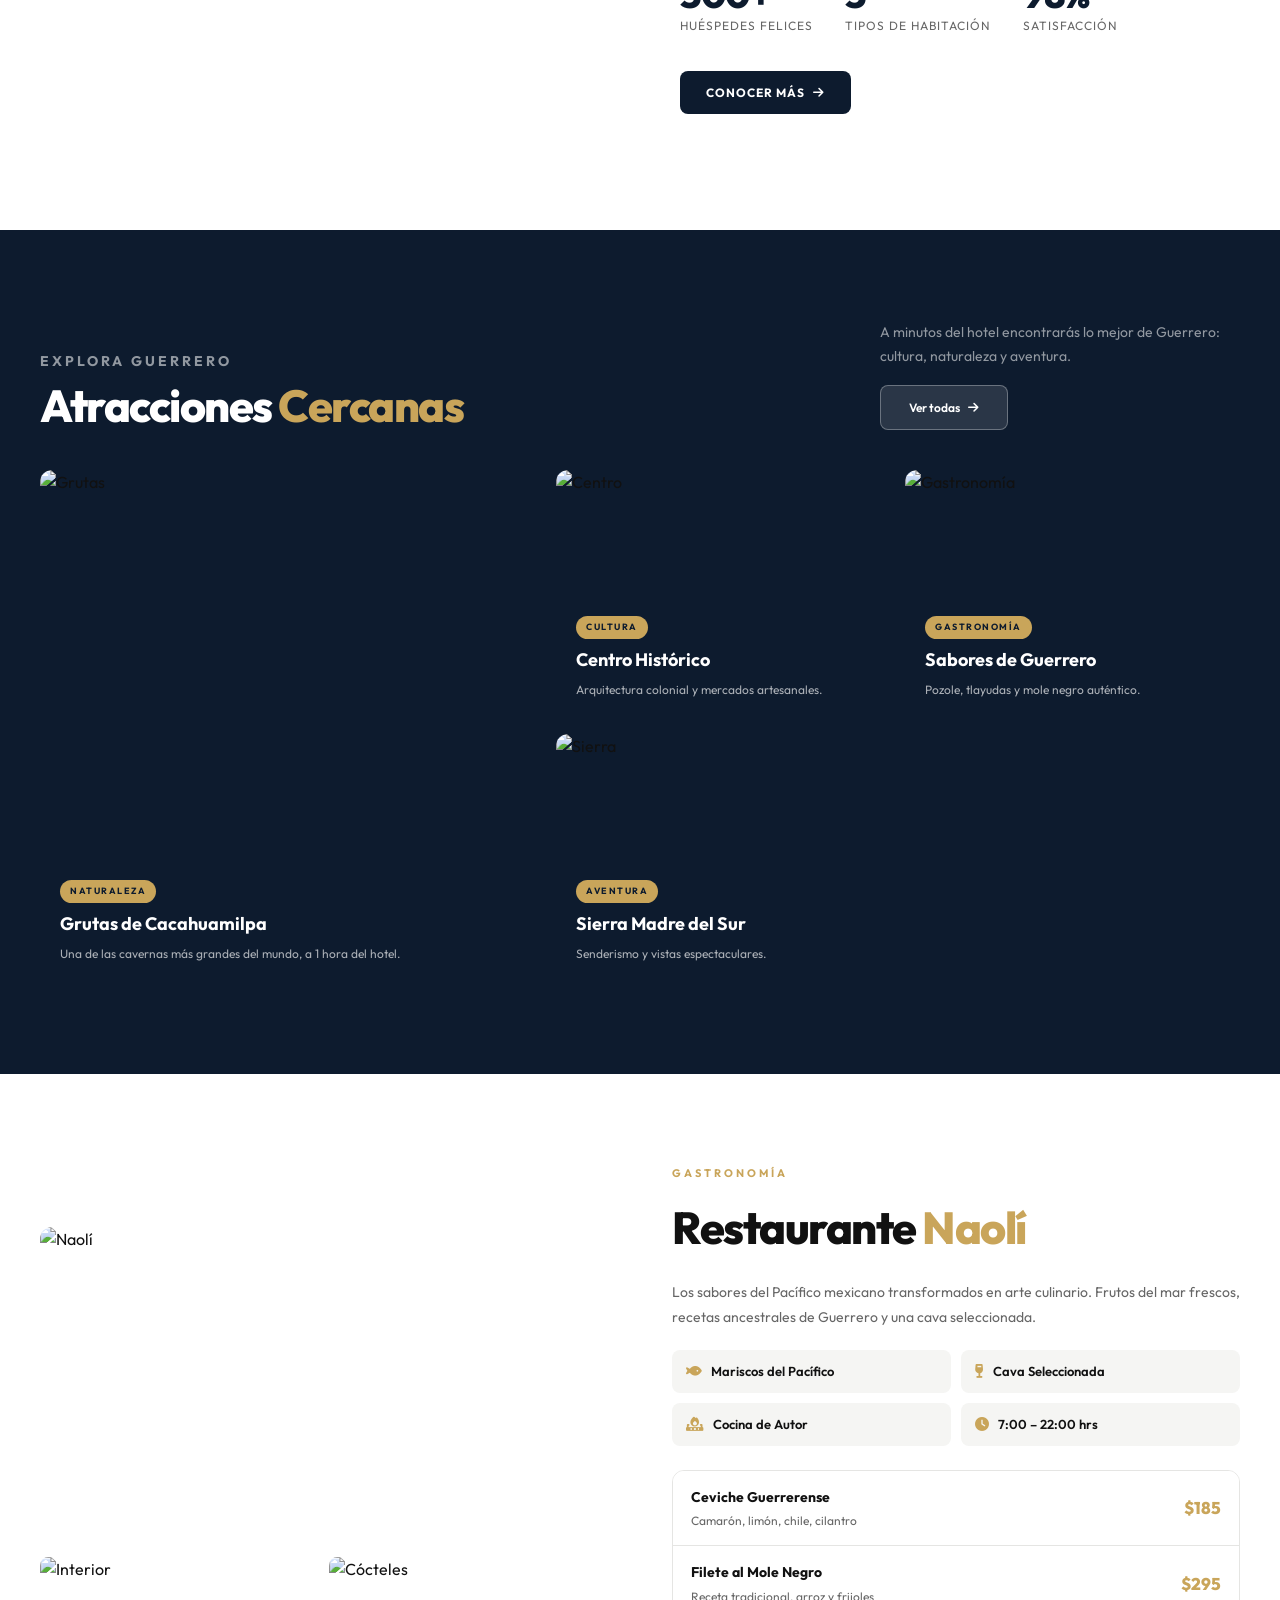
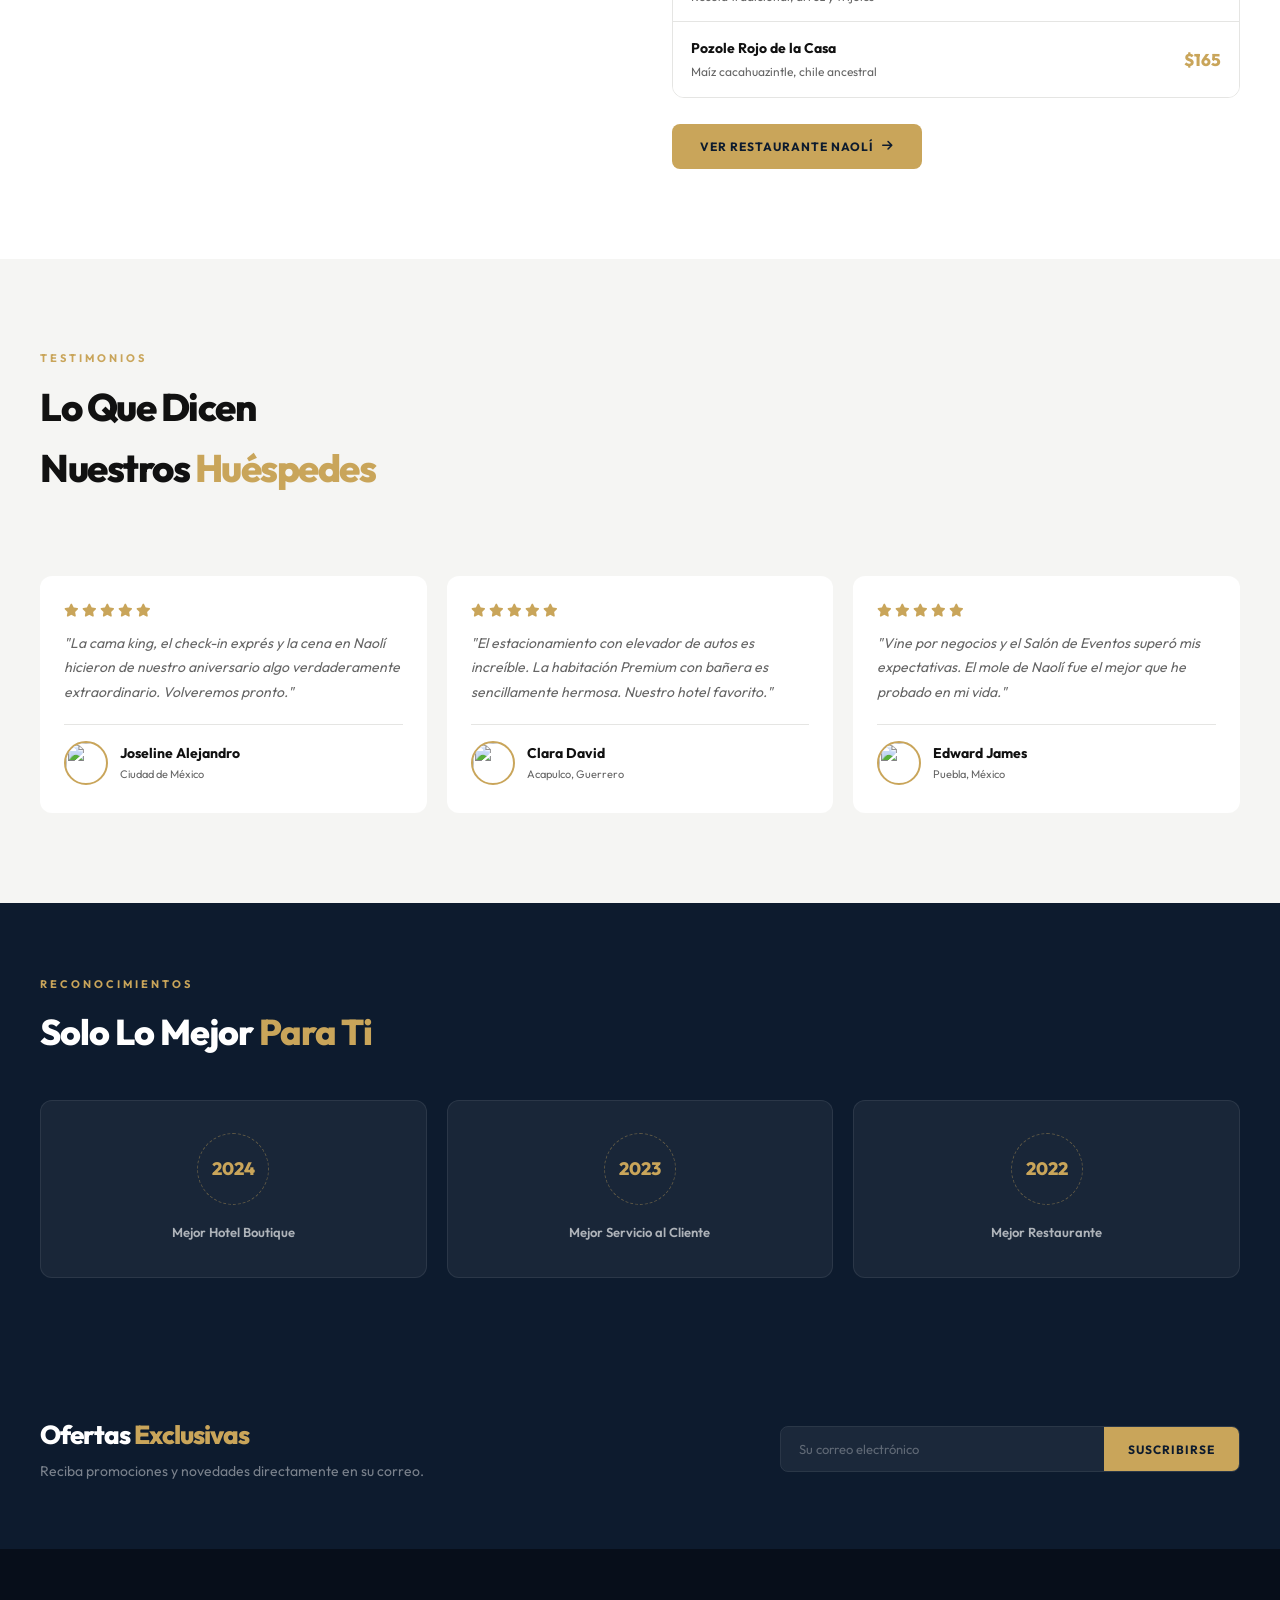
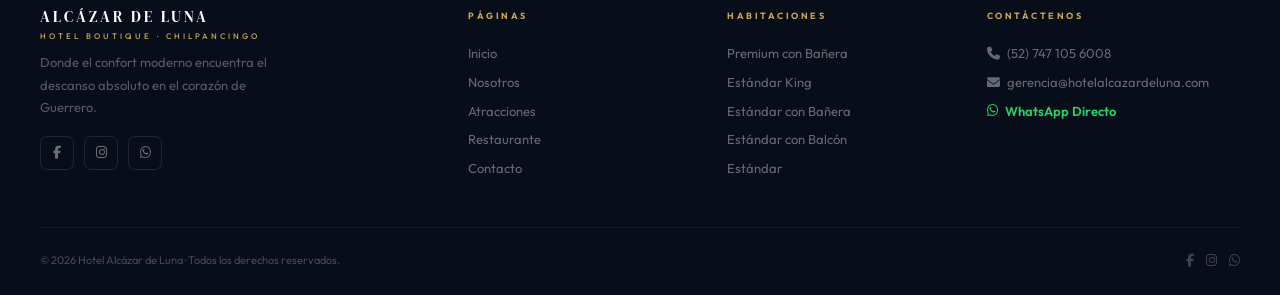
==== commit 4a45cc22: "Match booking bar to real hotel website - Fields: Llegada / Salida / Huéspedes (1-10) / Habitación (" ====
--- a/index.html
+++ b/index.html
@@ -59,31 +59,45 @@
 <div class="bbar-outer">
   <form class="bbar" id="bwForm">
     <div class="bf" id="bfCI">
-      <div class="bf-label"><i class="fa-regular fa-calendar"></i> Check In</div>
+      <div class="bf-label"><i class="fa-regular fa-calendar"></i> Llegada</div>
       <div class="bf-val" id="bfCIVal">Seleccionar fecha</div>
       <input type="date" id="bwCI"/>
     </div>
     <div class="bf" id="bfCO">
-      <div class="bf-label"><i class="fa-regular fa-calendar"></i> Check Out</div>
+      <div class="bf-label"><i class="fa-regular fa-calendar"></i> Salida</div>
       <div class="bf-val" id="bfCOVal">Seleccionar fecha</div>
       <input type="date" id="bwCO"/>
     </div>
     <div class="bf">
-      <div class="bf-label"><i class="fa-solid fa-moon"></i> Noches</div>
-      <div class="bf-val" id="bfNights">—</div>
-    </div>
-    <div class="bf" style="border-right:none">
       <div class="bf-label"><i class="fa-solid fa-user-group"></i> Huéspedes</div>
       <div class="bf-val">
-        <select id="bwGuests" style="appearance:auto;font-size:15px;font-weight:700;color:var(--text);background:none;border:none;outline:none;font-family:var(--sans);cursor:pointer;width:100%">
-          <option value="1">1 persona</option>
-          <option value="2" selected>2 personas</option>
-          <option value="3">3 personas</option>
-          <option value="4">4 personas</option>
+        <select id="bwGuests" class="bf-select">
+          <option value="1">1 Huésped</option>
+          <option value="2" selected>2 Huéspedes</option>
+          <option value="3">3 Huéspedes</option>
+          <option value="4">4 Huéspedes</option>
+          <option value="5">5 Huéspedes</option>
+          <option value="6">6 Huéspedes</option>
+          <option value="7">7 Huéspedes</option>
+          <option value="8">8 Huéspedes</option>
+          <option value="9">9 Huéspedes</option>
+          <option value="10">10 Huéspedes</option>
         </select>
       </div>
     </div>
-    <button type="submit" class="bbar-btn"><i class="fa-brands fa-whatsapp"></i> Consultar</button>
+    <div class="bf" style="border-right:none">
+      <div class="bf-label"><i class="fa-solid fa-bed"></i> Habitación</div>
+      <div class="bf-val">
+        <select id="bwRoom" class="bf-select">
+          <option value="Habitación Premium con Bañera">Premium con Bañera</option>
+          <option value="Estándar King">Estándar King</option>
+          <option value="Habitación Estándar con Bañera">Estándar con Bañera</option>
+          <option value="Habitación Estándar con Balcón">Estándar con Balcón</option>
+          <option value="Habitación Estándar">Estándar</option>
+        </select>
+      </div>
+    </div>
+    <button type="submit" class="bbar-btn"><i class="fa-solid fa-calendar-check"></i> Reservar ahora</button>
   </form>
 </div>
 
--- a/index.css
+++ b/index.css
@@ -79,7 +79,8 @@
 .bf-label{font-size:9px;font-weight:700;letter-spacing:2px;text-transform:uppercase;color:var(--gray);display:flex;align-items:center;gap:5px;margin-bottom:5px}
 .bf-label i{color:var(--gold);font-size:10px}
 .bf-val{font-size:15px;font-weight:700;color:var(--text);white-space:nowrap;overflow:hidden;text-overflow:ellipsis}
-.bf input,.bf select{position:absolute;inset:0;opacity:0;cursor:pointer;width:100%;height:100%;border:none;font-size:1px}
+.bf input{position:absolute;inset:0;opacity:0;cursor:pointer;width:100%;height:100%;border:none;font-size:1px}
+.bf-select{appearance:none;background:none;border:none;outline:none;font-family:var(--sans);font-size:15px;font-weight:700;color:var(--text);cursor:pointer;width:100%;padding:0}
 .bbar-btn{background:var(--gold);color:var(--navy);border:none;padding:0 32px;font-family:var(--sans);font-size:12px;font-weight:800;letter-spacing:1.5px;text-transform:uppercase;cursor:pointer;border-radius:0 var(--r) var(--r) 0;display:flex;align-items:center;gap:10px;white-space:nowrap;transition:background .2s;flex-shrink:0}
 .bbar-btn:hover{background:var(--gold2)}
 .bbar-btn i{font-size:14px}
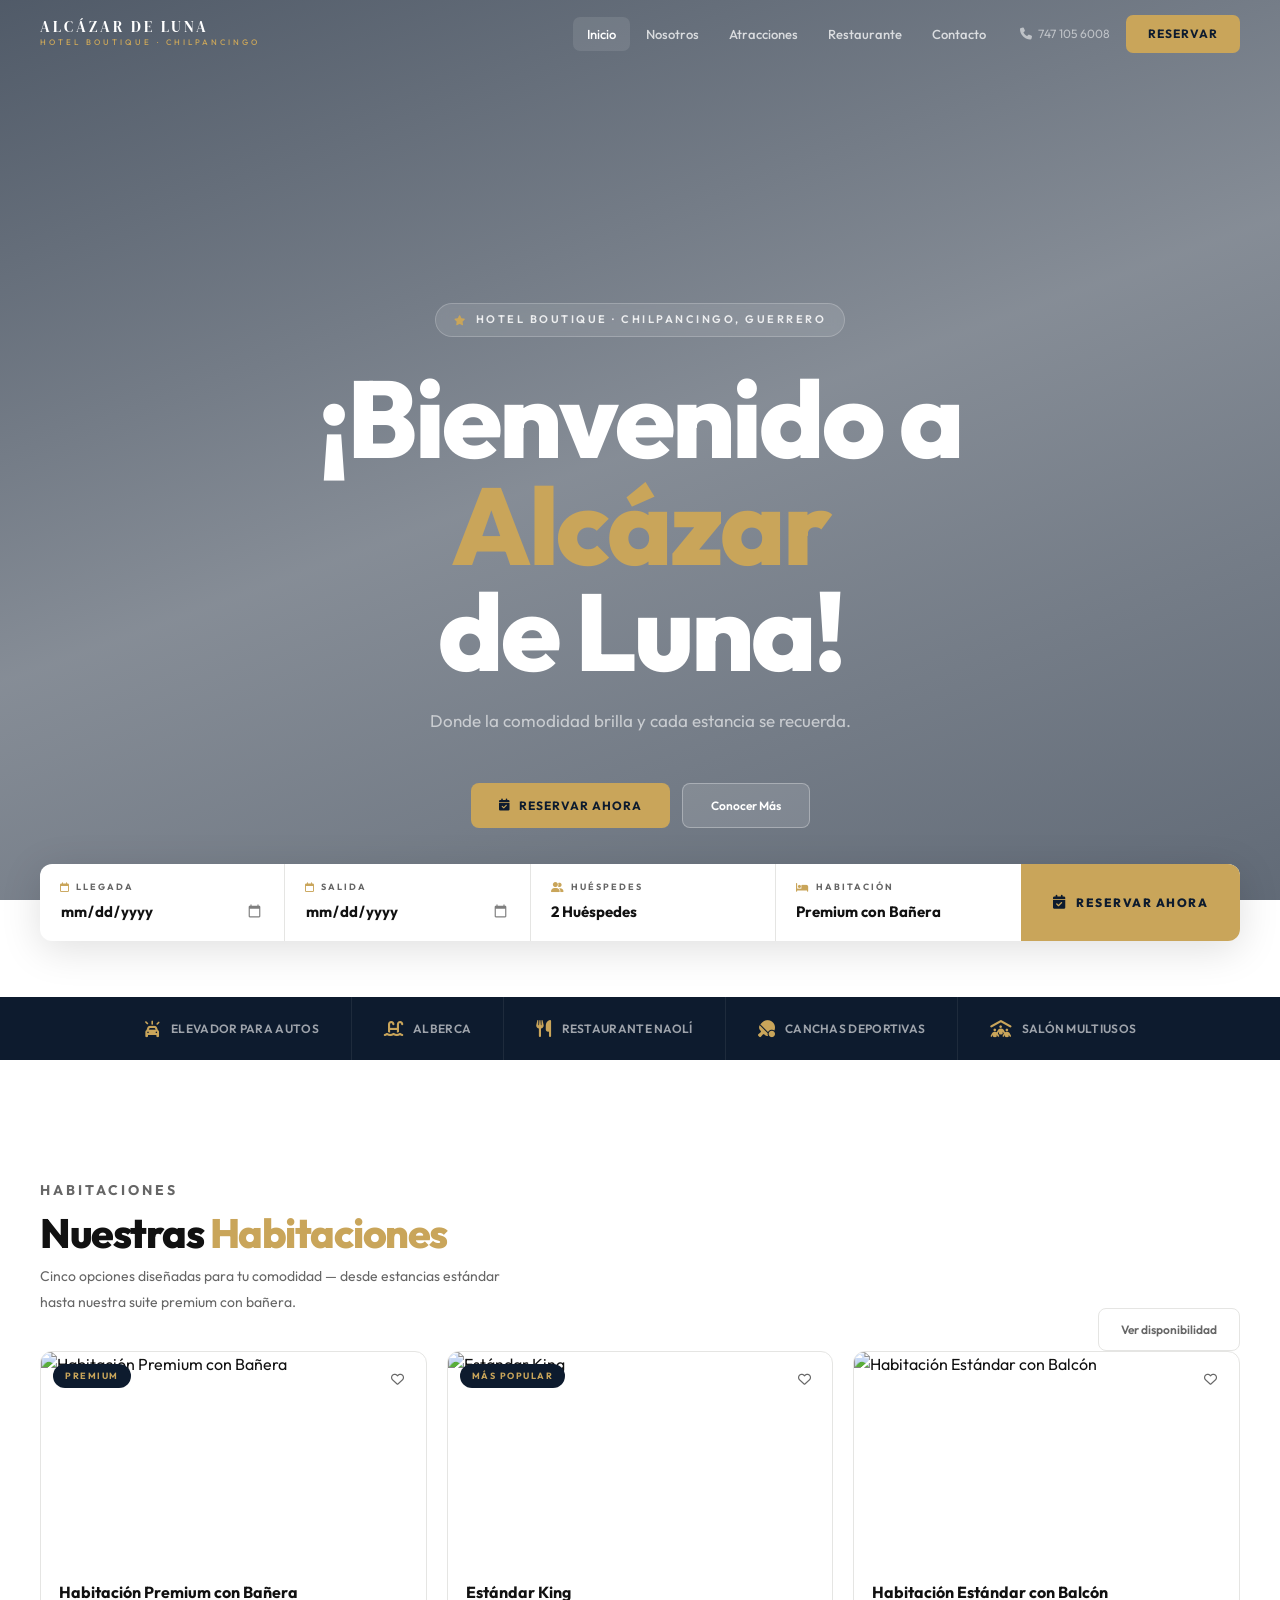
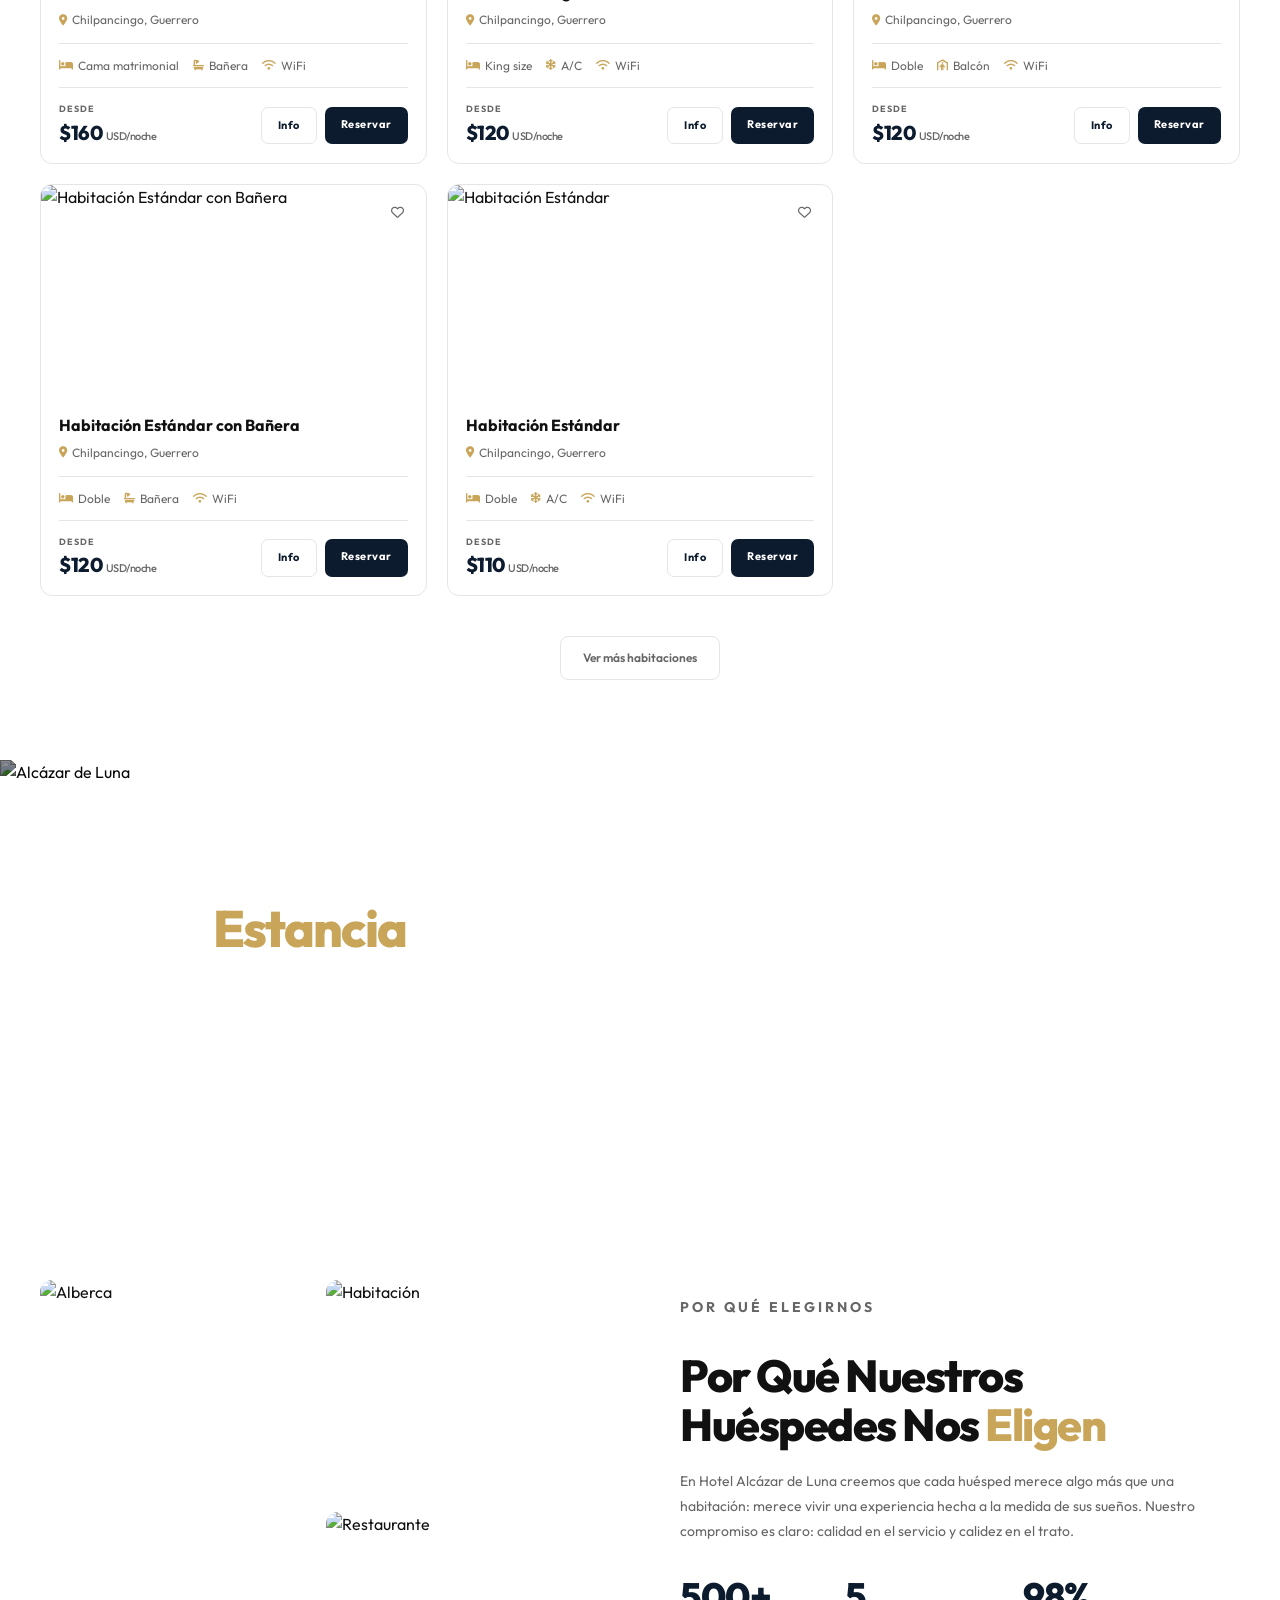
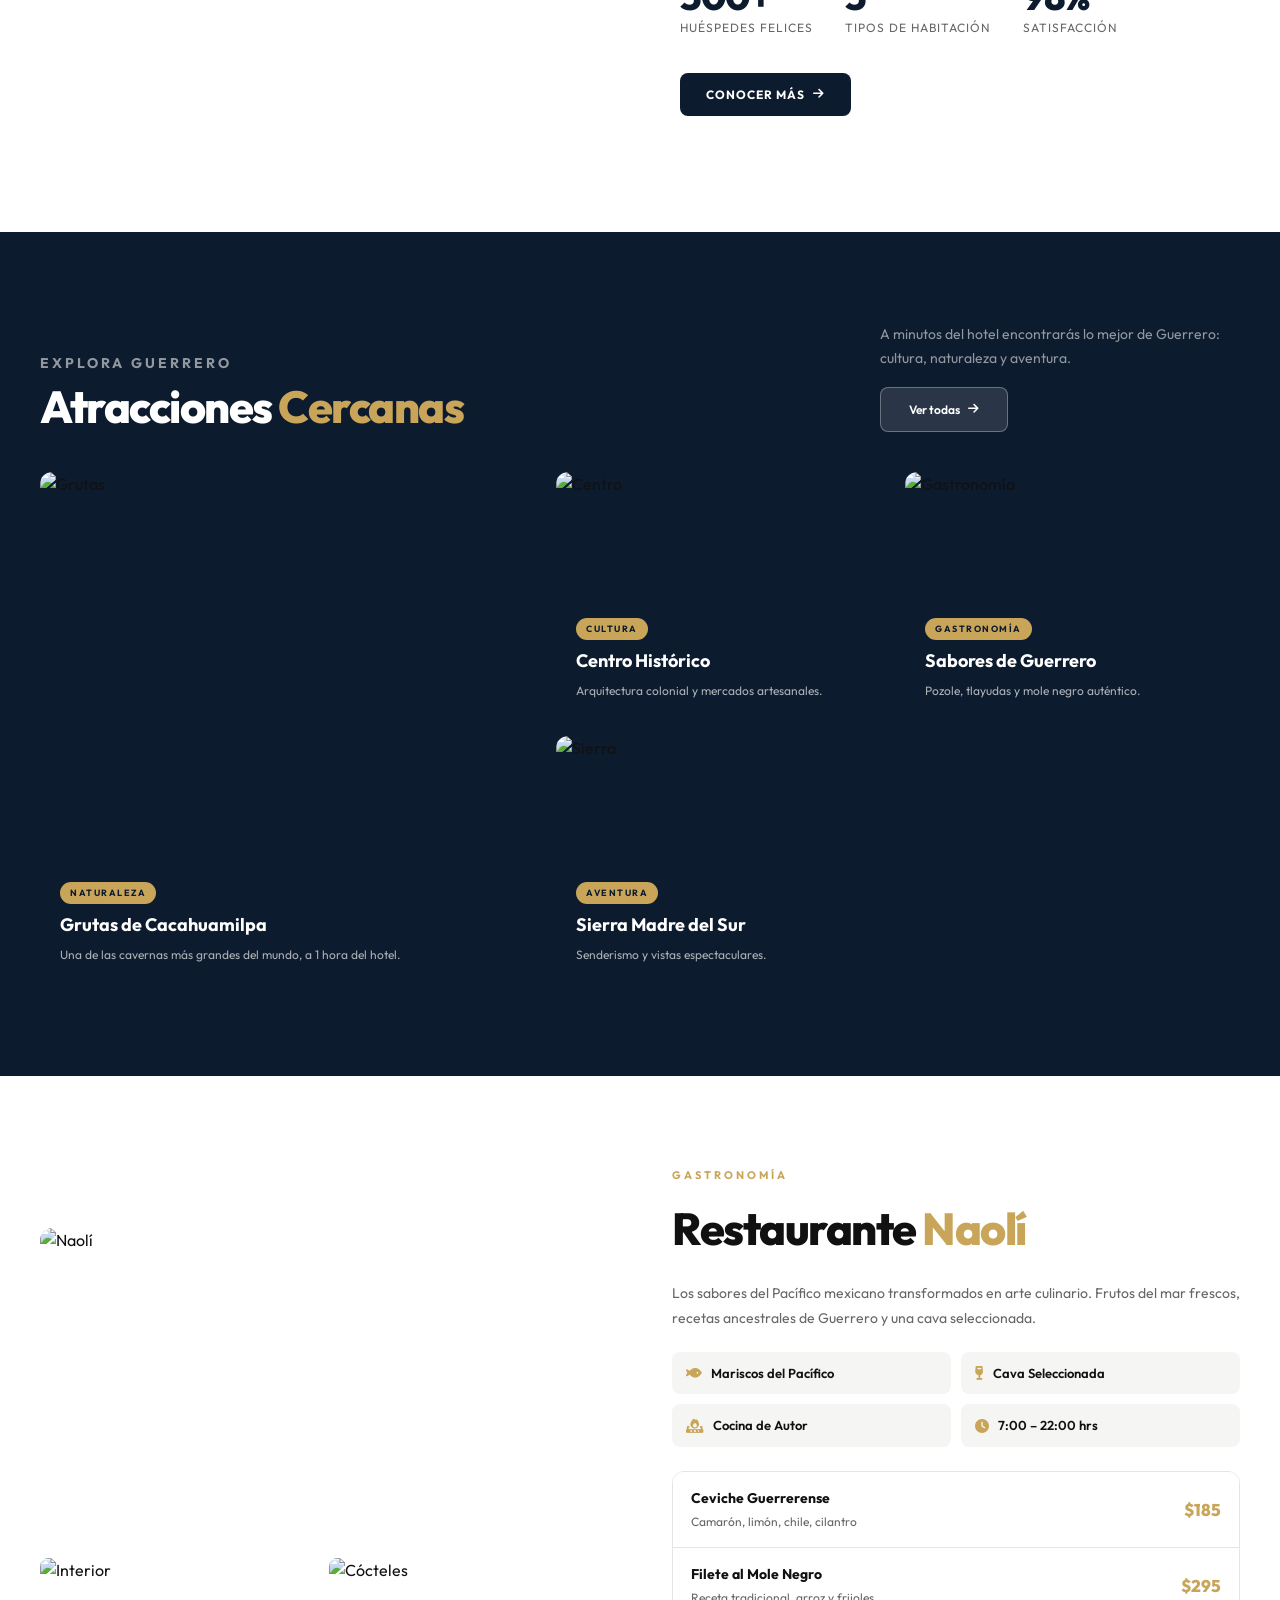
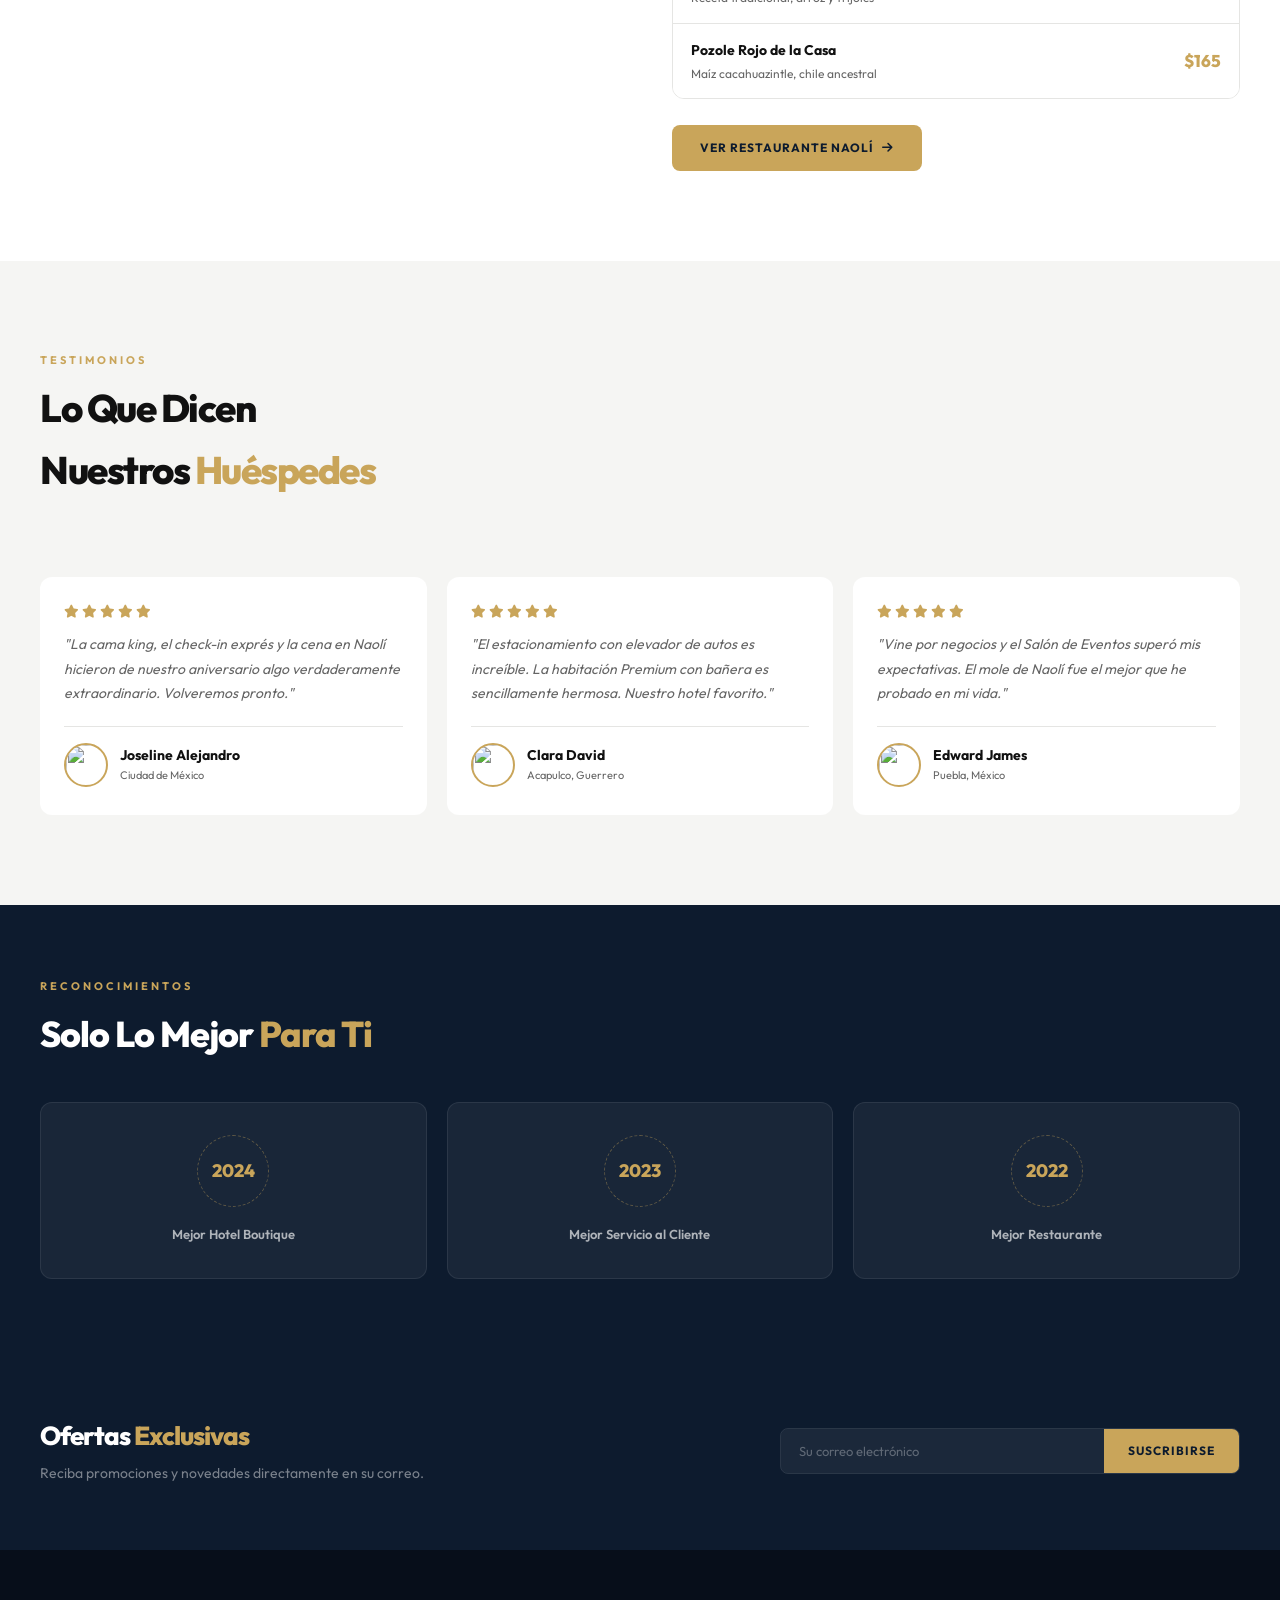
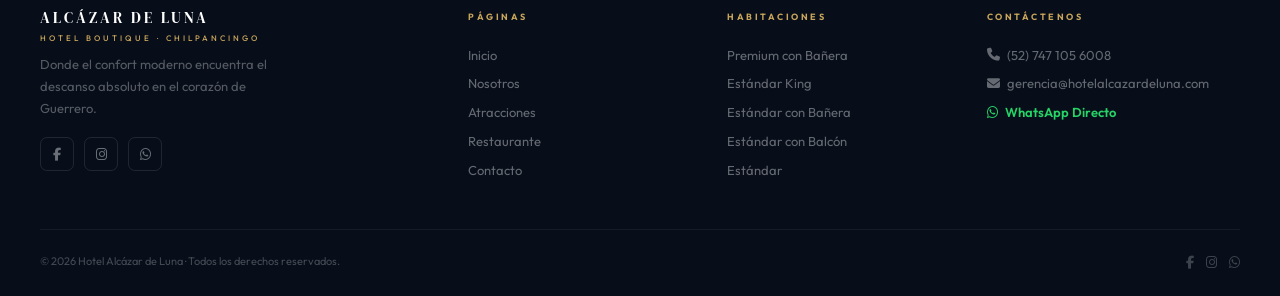
==== commit 14f06110: "Show visible date pickers and selects in booking bar - Make date inputs visible (remove opacity:0 ov" ====
--- a/index.html
+++ b/index.html
@@ -70,32 +70,28 @@
     </div>
     <div class="bf">
       <div class="bf-label"><i class="fa-solid fa-user-group"></i> Huéspedes</div>
-      <div class="bf-val">
-        <select id="bwGuests" class="bf-select">
-          <option value="1">1 Huésped</option>
-          <option value="2" selected>2 Huéspedes</option>
-          <option value="3">3 Huéspedes</option>
-          <option value="4">4 Huéspedes</option>
-          <option value="5">5 Huéspedes</option>
-          <option value="6">6 Huéspedes</option>
-          <option value="7">7 Huéspedes</option>
-          <option value="8">8 Huéspedes</option>
-          <option value="9">9 Huéspedes</option>
-          <option value="10">10 Huéspedes</option>
-        </select>
-      </div>
+      <select id="bwGuests" class="bf-select">
+        <option value="1">1 Huésped</option>
+        <option value="2" selected>2 Huéspedes</option>
+        <option value="3">3 Huéspedes</option>
+        <option value="4">4 Huéspedes</option>
+        <option value="5">5 Huéspedes</option>
+        <option value="6">6 Huéspedes</option>
+        <option value="7">7 Huéspedes</option>
+        <option value="8">8 Huéspedes</option>
+        <option value="9">9 Huéspedes</option>
+        <option value="10">10 Huéspedes</option>
+      </select>
     </div>
     <div class="bf" style="border-right:none">
       <div class="bf-label"><i class="fa-solid fa-bed"></i> Habitación</div>
-      <div class="bf-val">
-        <select id="bwRoom" class="bf-select">
-          <option value="Habitación Premium con Bañera">Premium con Bañera</option>
-          <option value="Estándar King">Estándar King</option>
-          <option value="Habitación Estándar con Bañera">Estándar con Bañera</option>
-          <option value="Habitación Estándar con Balcón">Estándar con Balcón</option>
-          <option value="Habitación Estándar">Estándar</option>
-        </select>
-      </div>
+      <select id="bwRoom" class="bf-select">
+        <option value="Habitación Premium con Bañera">Premium con Bañera</option>
+        <option value="Estándar King">Estándar King</option>
+        <option value="Habitación Estándar con Bañera">Estándar con Bañera</option>
+        <option value="Habitación Estándar con Balcón">Estándar con Balcón</option>
+        <option value="Habitación Estándar">Estándar</option>
+      </select>
     </div>
     <button type="submit" class="bbar-btn"><i class="fa-solid fa-calendar-check"></i> Reservar ahora</button>
   </form>
--- a/index.css
+++ b/index.css
@@ -79,8 +79,10 @@
 .bf-label{font-size:9px;font-weight:700;letter-spacing:2px;text-transform:uppercase;color:var(--gray);display:flex;align-items:center;gap:5px;margin-bottom:5px}
 .bf-label i{color:var(--gold);font-size:10px}
 .bf-val{font-size:15px;font-weight:700;color:var(--text);white-space:nowrap;overflow:hidden;text-overflow:ellipsis}
-.bf input{position:absolute;inset:0;opacity:0;cursor:pointer;width:100%;height:100%;border:none;font-size:1px}
-.bf-select{appearance:none;background:none;border:none;outline:none;font-family:var(--sans);font-size:15px;font-weight:700;color:var(--text);cursor:pointer;width:100%;padding:0}
+.bf input[type="date"]{position:static;opacity:1;cursor:pointer;width:100%;border:none;outline:none;background:none;font-family:var(--sans);font-size:15px;font-weight:700;color:var(--text);padding:0;margin-top:2px}
+.bf input[type="date"]::-webkit-calendar-picker-indicator{opacity:.5;cursor:pointer;filter:invert(0)}
+.bf-val{display:none}
+.bf-select{appearance:none;background:none;border:none;outline:none;font-family:var(--sans);font-size:15px;font-weight:700;color:var(--text);cursor:pointer;width:100%;padding:0;margin-top:2px}
 .bbar-btn{background:var(--gold);color:var(--navy);border:none;padding:0 32px;font-family:var(--sans);font-size:12px;font-weight:800;letter-spacing:1.5px;text-transform:uppercase;cursor:pointer;border-radius:0 var(--r) var(--r) 0;display:flex;align-items:center;gap:10px;white-space:nowrap;transition:background .2s;flex-shrink:0}
 .bbar-btn:hover{background:var(--gold2)}
 .bbar-btn i{font-size:14px}
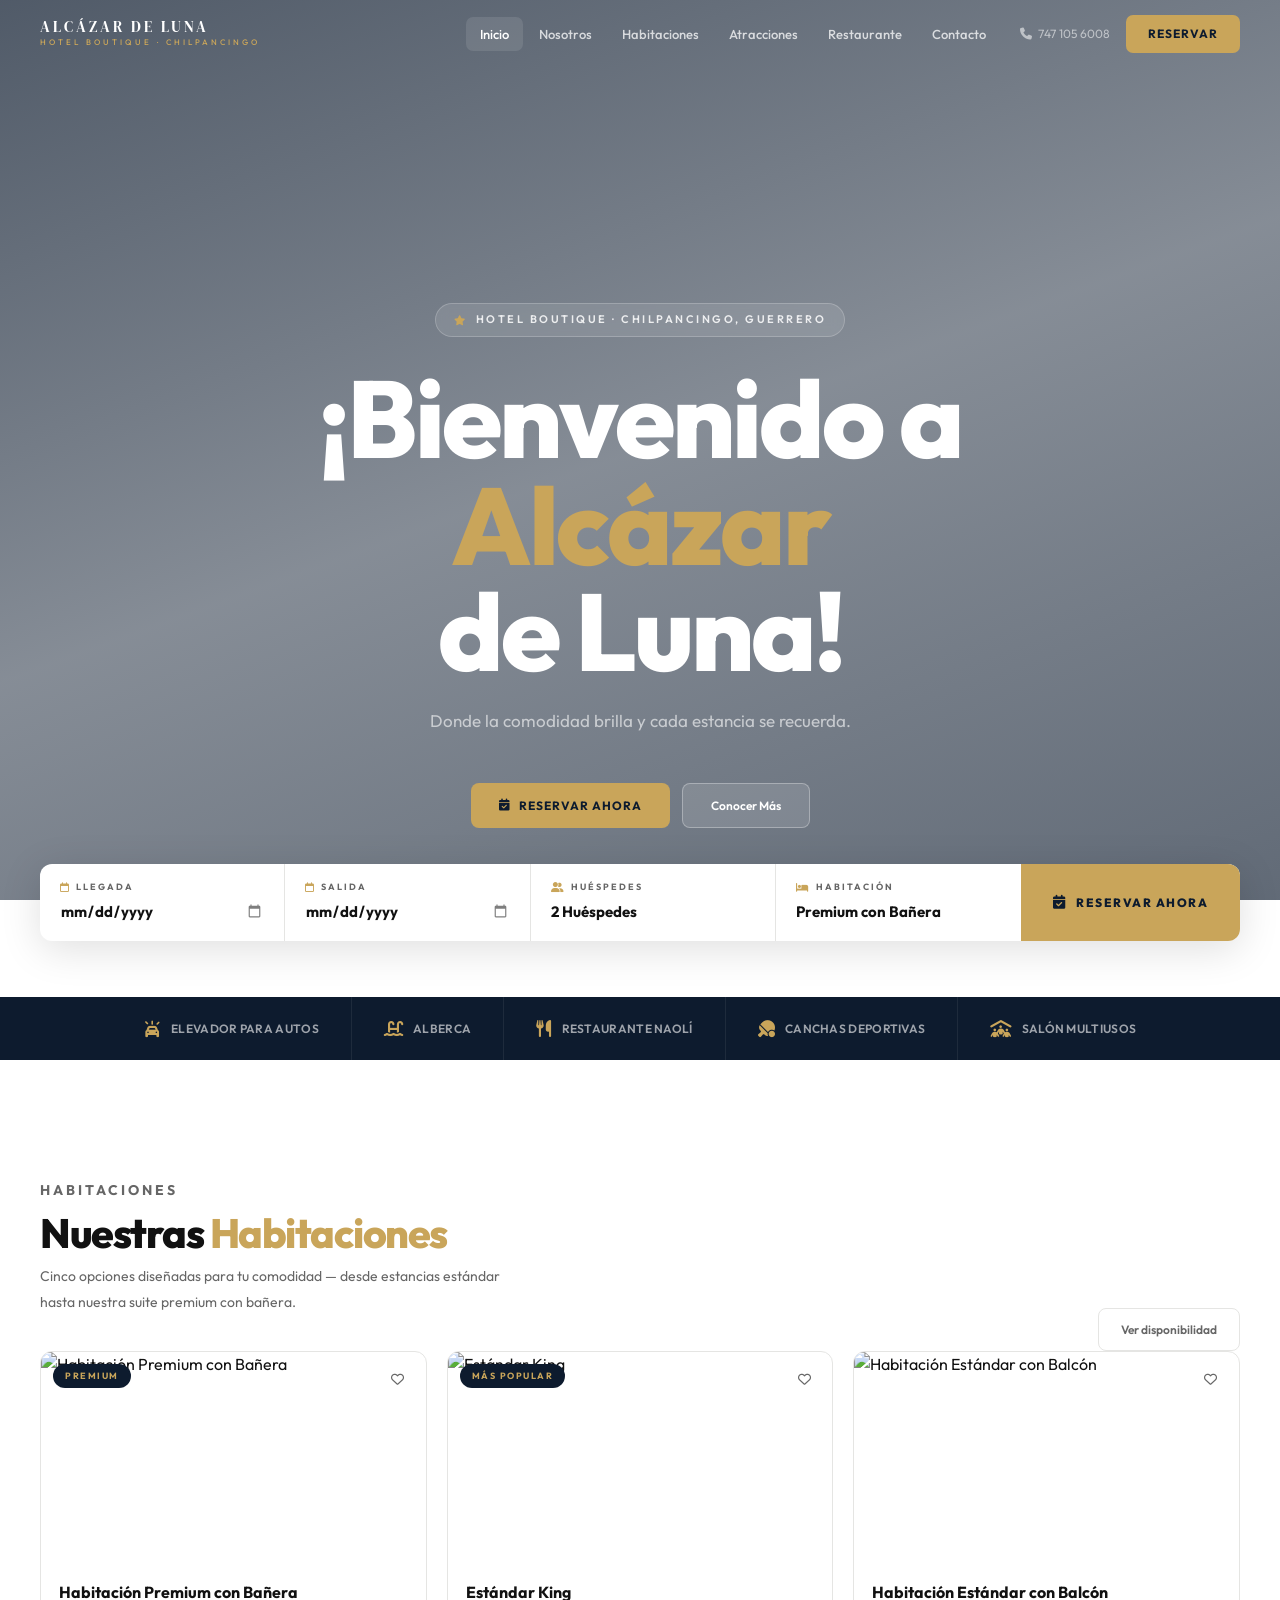
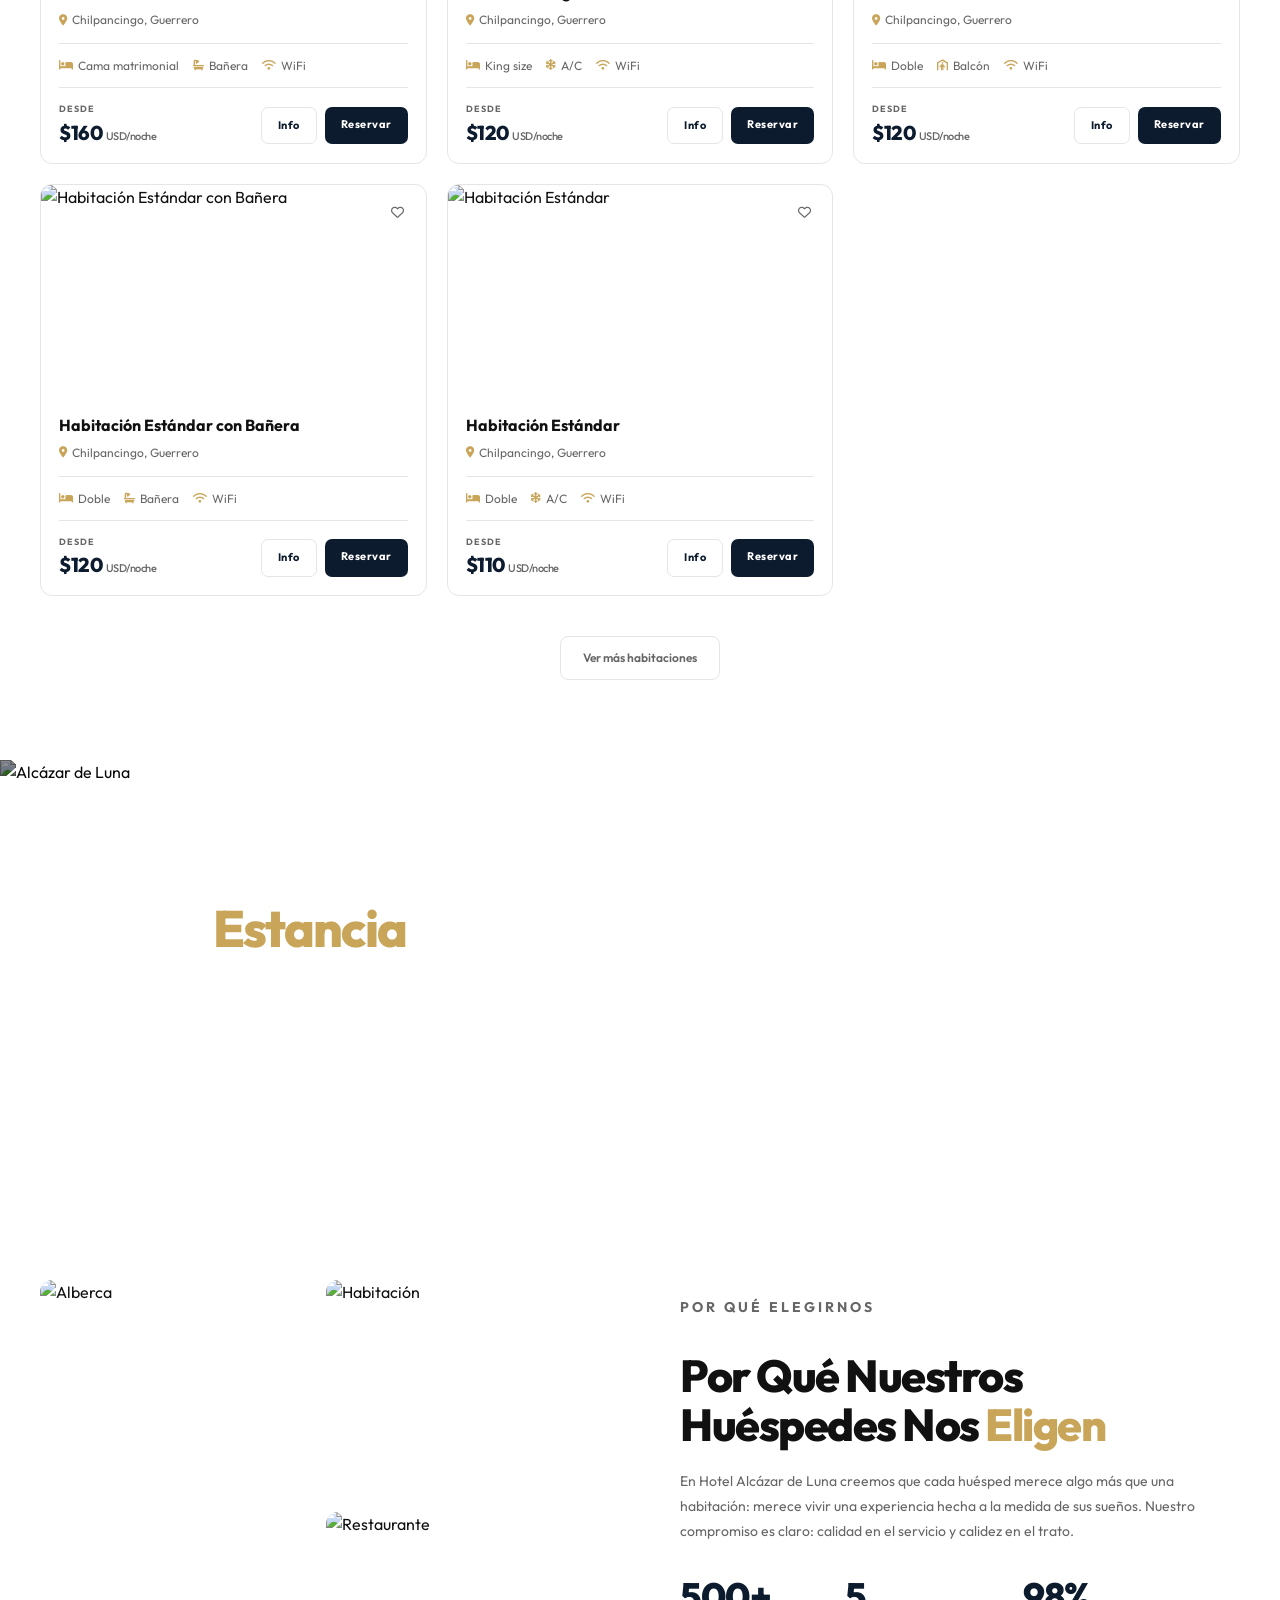
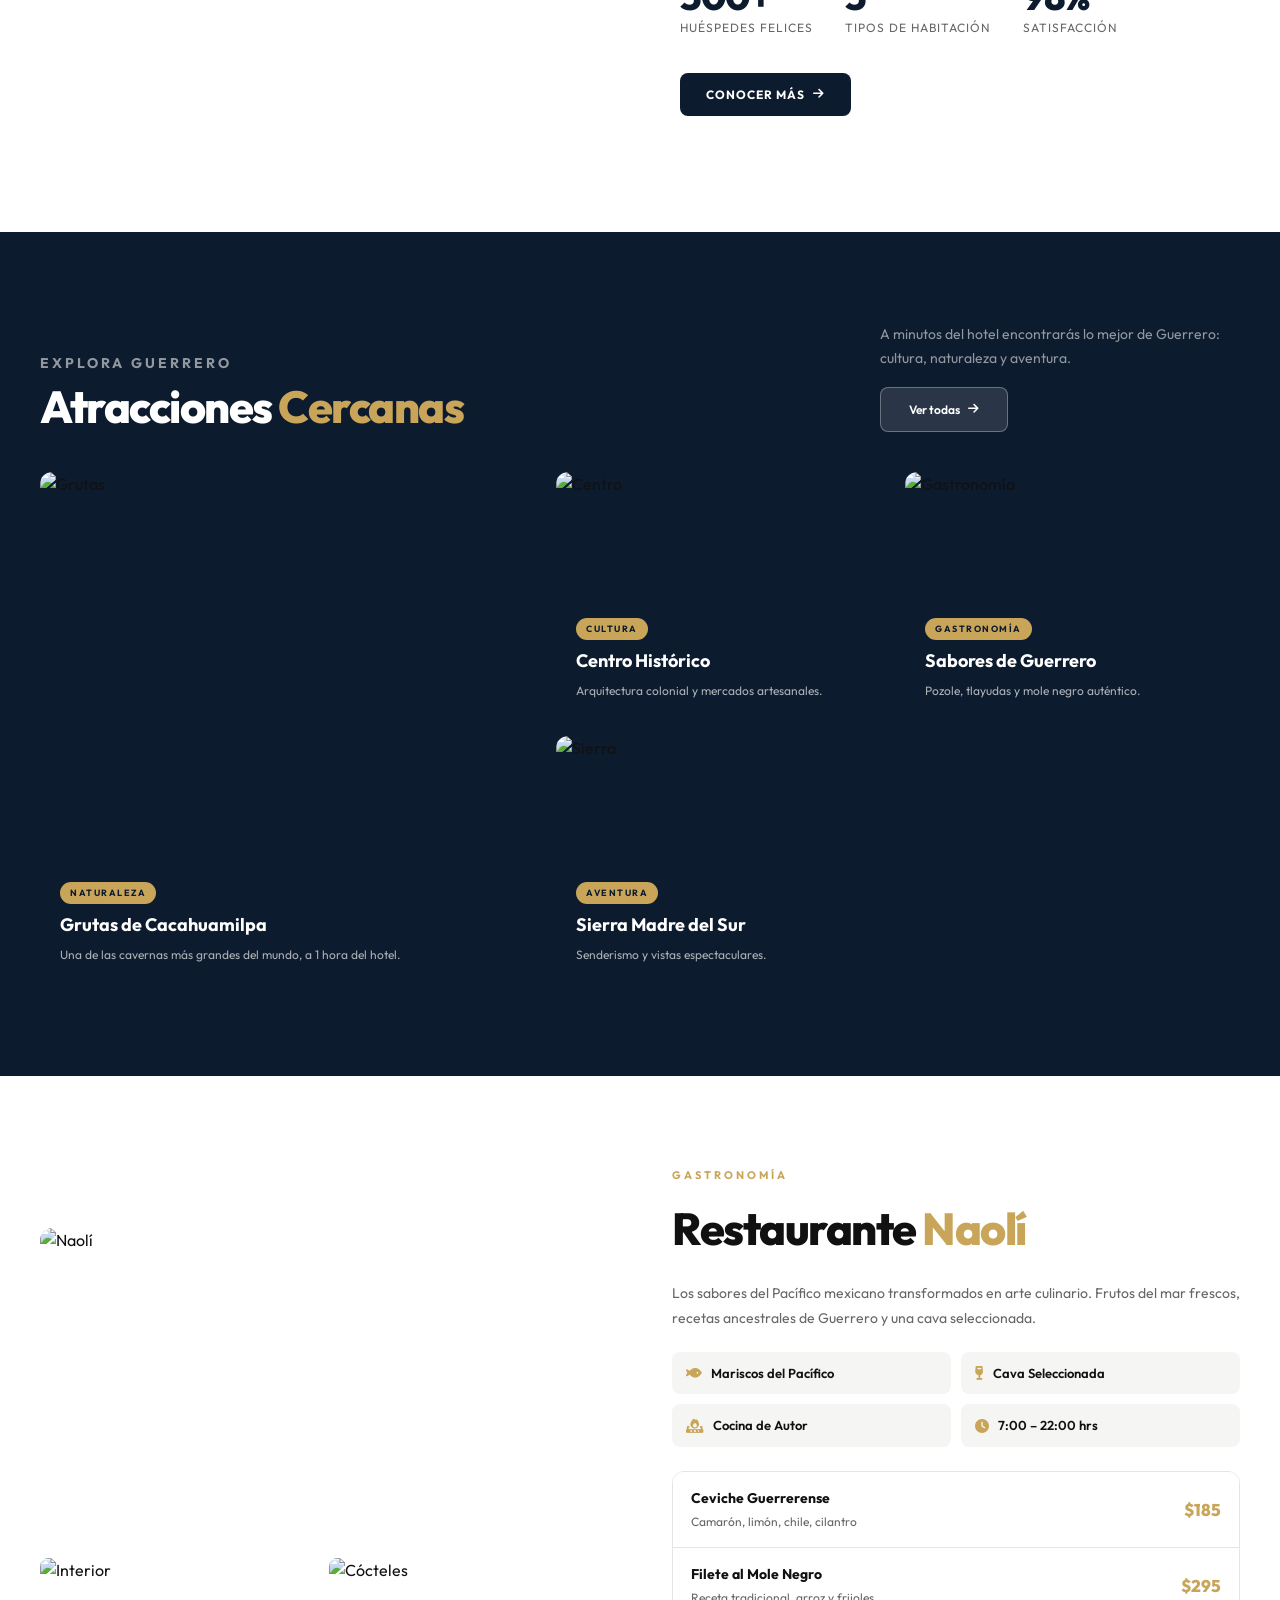
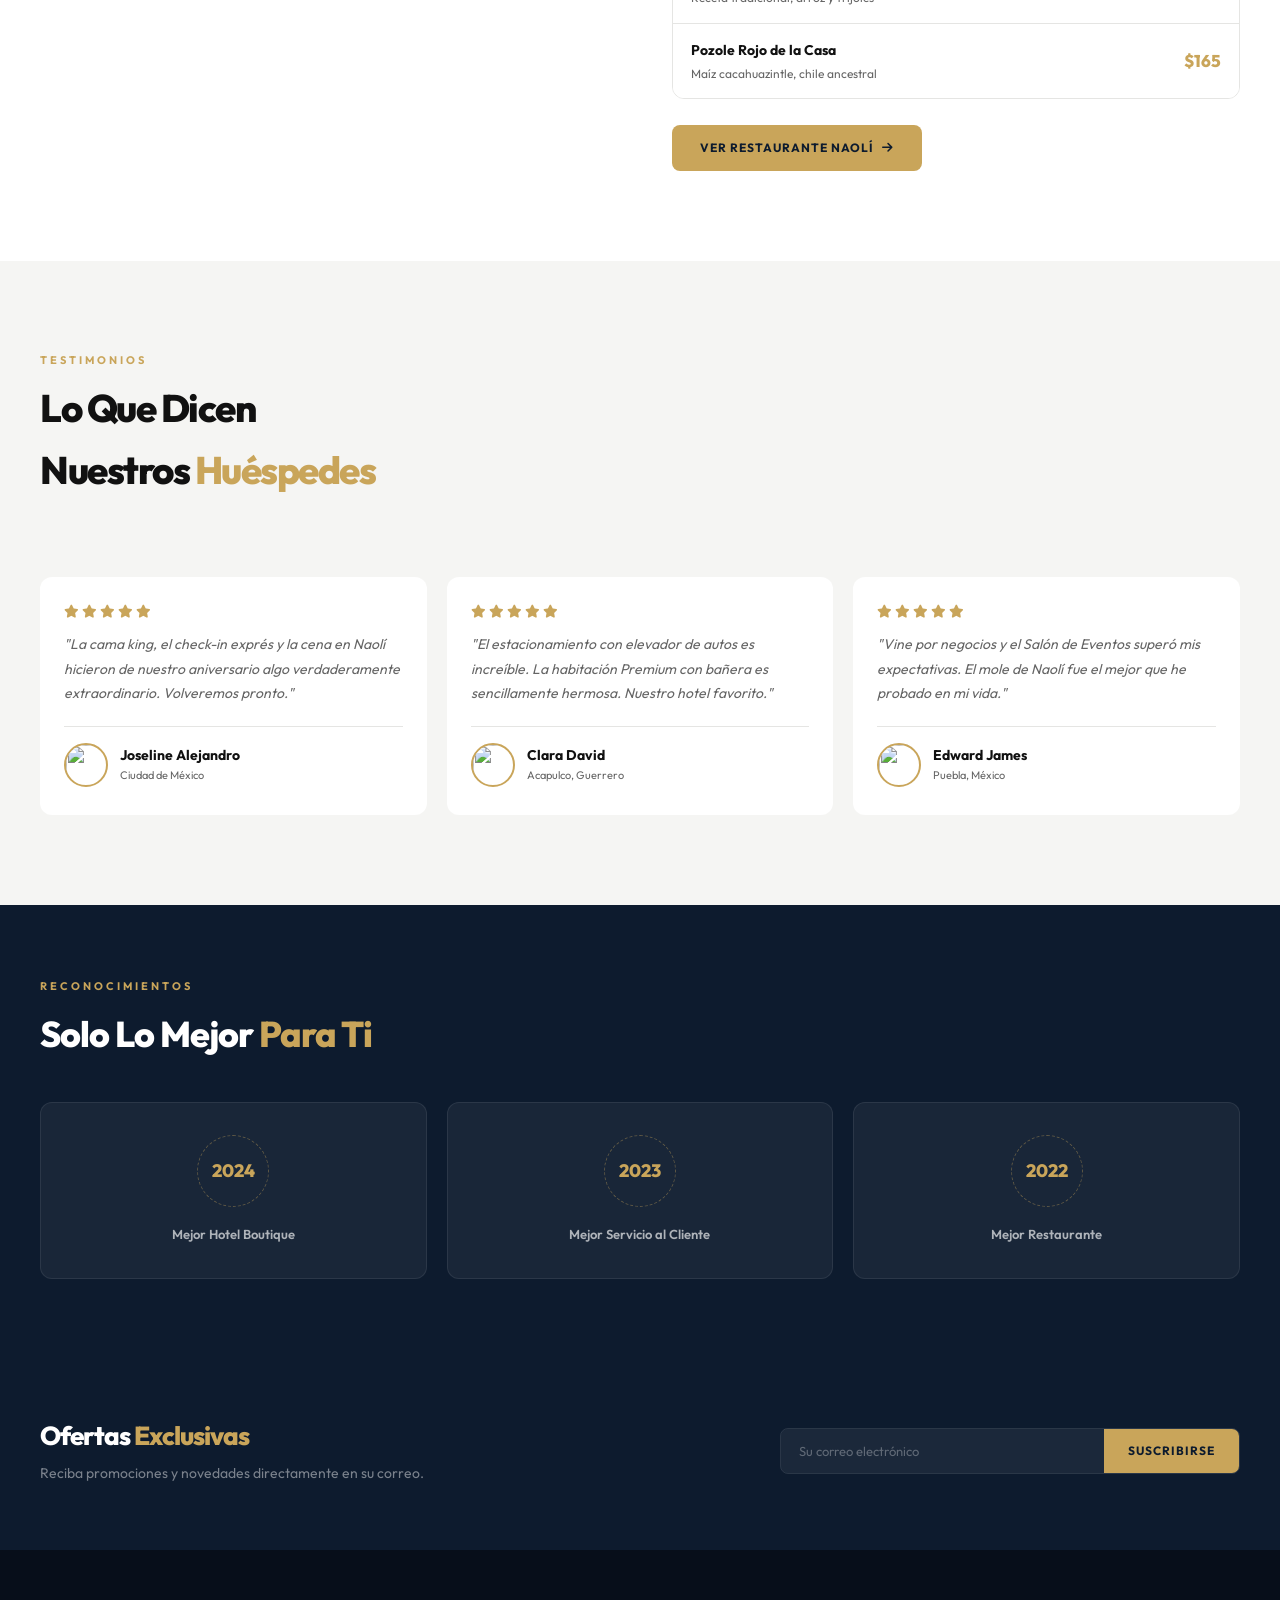
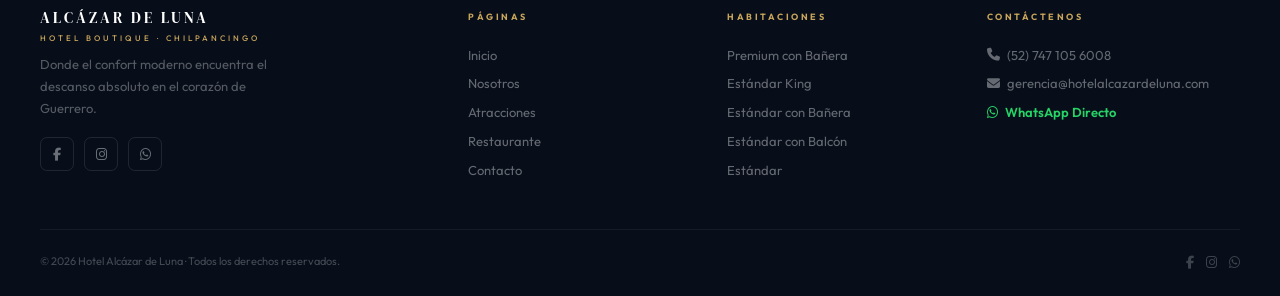
==== commit 89daf73d: "Add Habitaciones page and update nav across all pages - New habitaciones.html: editorial hero + intr" ====
--- a/index.html
+++ b/index.html
@@ -21,22 +21,24 @@
       <span class="brand-s">HOTEL BOUTIQUE · CHILPANCINGO</span>
     </a>
     <nav class="nav-links">
-      <a href="index.html"       class="nl active">Inicio</a>
-      <a href="nosotros.html"    class="nl">Nosotros</a>
-      <a href="atracciones.html" class="nl">Atracciones</a>
-      <a href="restaurante.html" class="nl">Restaurante</a>
-      <a href="contacto.html"    class="nl">Contacto</a>
+      <a href="index.html"         class="nl active">Inicio</a>
+      <a href="nosotros.html"      class="nl">Nosotros</a>
+      <a href="habitaciones.html"  class="nl">Habitaciones</a>
+      <a href="atracciones.html"   class="nl">Atracciones</a>
+      <a href="restaurante.html"   class="nl">Restaurante</a>
+      <a href="contacto.html"      class="nl">Contacto</a>
     </nav>
     <a href="tel:+527471056008" class="hdr-phone"><i class="fa-solid fa-phone"></i> 747 105 6008</a>
     <a href="contacto.html" class="btn-hdr">Reservar</a>
     <button class="burger" id="burger"><span></span><span></span><span></span></button>
   </div>
   <div class="mob-nav" id="mobNav">
-    <a href="index.html"       class="ml">Inicio</a>
-    <a href="nosotros.html"    class="ml">Nosotros</a>
-    <a href="atracciones.html" class="ml">Atracciones</a>
-    <a href="restaurante.html" class="ml">Restaurante</a>
-    <a href="contacto.html"    class="ml">Contacto</a>
+    <a href="index.html"         class="ml">Inicio</a>
+    <a href="nosotros.html"      class="ml">Nosotros</a>
+    <a href="habitaciones.html"  class="ml">Habitaciones</a>
+    <a href="atracciones.html"   class="ml">Atracciones</a>
+    <a href="restaurante.html"   class="ml">Restaurante</a>
+    <a href="contacto.html"      class="ml">Contacto</a>
     <div class="mob-cta"><a href="contacto.html" class="btn-gold" style="display:block;text-align:center;margin-top:4px;">Reservar Ahora</a></div>
   </div>
 </header>
--- a/index.css
+++ b/index.css
@@ -319,6 +319,62 @@
 .ft-soc2 a{color:rgba(255,255,255,.22);font-size:13px;transition:color .2s}
 .ft-soc2 a:hover{color:var(--gold)}
 
+/* ═══════════ HABITACIONES PAGE ═══════════ */
+.hab-intro{background:var(--white);padding:80px 40px 60px;text-align:center}
+.hab-intro-inner{max-width:760px;margin:0 auto}
+.hab-intro h2{font-family:var(--serif);font-size:clamp(36px,5vw,58px);font-weight:400;color:var(--text);line-height:1.1;margin:12px 0 20px}
+.hab-intro h2 em{font-style:italic;color:var(--gold)}
+.hab-intro>div>p{font-size:16px;color:var(--gray);line-height:1.8;max-width:560px;margin:0 auto 36px}
+.hab-amenities{display:flex;justify-content:center;gap:28px;flex-wrap:wrap}
+.hab-am{display:flex;align-items:center;gap:9px;font-size:12px;font-weight:600;letter-spacing:.5px;text-transform:uppercase;color:var(--gray)}
+.hab-am i{color:var(--gold);font-size:16px}
+
+.hab-sec{background:var(--off);padding:20px 0 80px}
+.hab-inner{max-width:1280px;margin:0 auto;padding:0 40px;display:flex;flex-direction:column;gap:6px}
+
+.hab-card{display:grid;grid-template-columns:1fr 1fr;min-height:520px;background:var(--white);overflow:hidden;border-radius:var(--r);box-shadow:var(--sh)}
+.hab-card-rev{direction:rtl}
+.hab-card-rev>*{direction:ltr}
+
+.hab-imgs{position:relative;overflow:hidden;display:flex;flex-direction:column;gap:4px}
+.hab-main-img{flex:1;width:100%;height:100%;object-fit:cover;min-height:340px;transition:transform .6s ease}
+.hab-card:hover .hab-main-img{transform:scale(1.04)}
+.hab-thumbs{display:grid;grid-template-columns:1fr 1fr;gap:4px;height:130px;flex-shrink:0}
+.hab-thumbs img{width:100%;height:100%;object-fit:cover;transition:transform .5s}
+.hab-thumbs img:hover{transform:scale(1.06)}
+
+.hab-info{padding:48px 52px;display:flex;flex-direction:column;justify-content:center;gap:0}
+.hab-badge{display:inline-block;background:var(--navy);color:var(--gold);font-size:9px;font-weight:700;letter-spacing:2px;text-transform:uppercase;padding:5px 14px;border-radius:100px;margin-bottom:14px;align-self:flex-start}
+.hab-badge-pop{background:var(--gold);color:var(--navy)}
+.hab-info h2{font-family:var(--serif);font-size:clamp(28px,3vw,42px);font-weight:400;color:var(--text);line-height:1.15;margin-bottom:16px}
+.hab-info h2 em{font-style:italic;color:var(--gold)}
+.hab-info>p{font-size:14px;color:var(--gray);line-height:1.85;margin-bottom:24px}
+
+.hab-specs-grid{display:grid;grid-template-columns:repeat(3,1fr);gap:10px;margin-bottom:28px}
+.hab-spec{display:flex;align-items:center;gap:8px;font-size:13px;font-weight:600;color:var(--text);background:var(--off);padding:10px 12px;border-radius:8px}
+.hab-spec i{color:var(--gold);font-size:13px;width:14px;text-align:center}
+
+.hab-footer{display:flex;align-items:center;justify-content:space-between;gap:16px;padding-top:20px;border-top:1px solid var(--border);flex-wrap:wrap}
+.hab-price span{font-size:9px;font-weight:700;letter-spacing:1.5px;text-transform:uppercase;color:var(--gray);display:block}
+.hab-price strong{font-family:var(--sans);font-size:24px;font-weight:800;color:var(--navy);letter-spacing:-0.5px}
+.hab-price strong small{font-size:12px;font-weight:500;color:var(--gray)}
+.hab-btns{display:flex;gap:10px;flex-wrap:wrap}
+
+@media(max-width:1024px){
+  .hab-card{grid-template-columns:1fr;min-height:auto}
+  .hab-card-rev{direction:ltr}
+  .hab-main-img{min-height:260px}
+  .hab-thumbs{height:100px}
+  .hab-info{padding:36px 32px}
+}
+@media(max-width:560px){
+  .hab-info{padding:28px 20px}
+  .hab-specs-grid{grid-template-columns:1fr 1fr}
+  .hab-amenities{gap:16px}
+  .hab-sec .hab-inner{padding:0 16px}
+  .hab-intro{padding:60px 20px 40px}
+}
+
 /* ═══════════ RESTAURANTE NAOLÍ — EDITORIAL ═══════════ */
 
 /* Hero */
@@ -326,6 +382,7 @@
 .naoli-hero-bg{position:absolute;inset:0;background:url('https://images.unsplash.com/photo-1414235077428-338989a2e8c0?w=1900&q=90&fit=crop') center/cover no-repeat;transform:scale(1.04);transition:transform 6s ease}
 .naoli-hero-bg::after{content:'';position:absolute;inset:0;background:linear-gradient(to bottom,rgba(7,14,26,.65) 0%,rgba(7,14,26,.45) 50%,rgba(7,14,26,.78) 100%)}
 .naoli-hero:hover .naoli-hero-bg{transform:scale(1)}
+.hero-habitaciones{background-image:url('https://images.unsplash.com/photo-1631049307264-da0ec9d70304?w=1900&q=90&fit=crop')}
 .hero-nosotros{background-image:url('https://images.unsplash.com/photo-1571003123894-1f0594d2b5d9?w=1900&q=90&fit=crop')}
 .hero-atracciones{background-image:url('https://images.unsplash.com/photo-1555881400-74d7acaacd8b?w=1900&q=90&fit=crop')}
 .hero-contacto{background-image:url('https://images.unsplash.com/photo-1566073771259-6a8506099945?w=1900&q=90&fit=crop')}
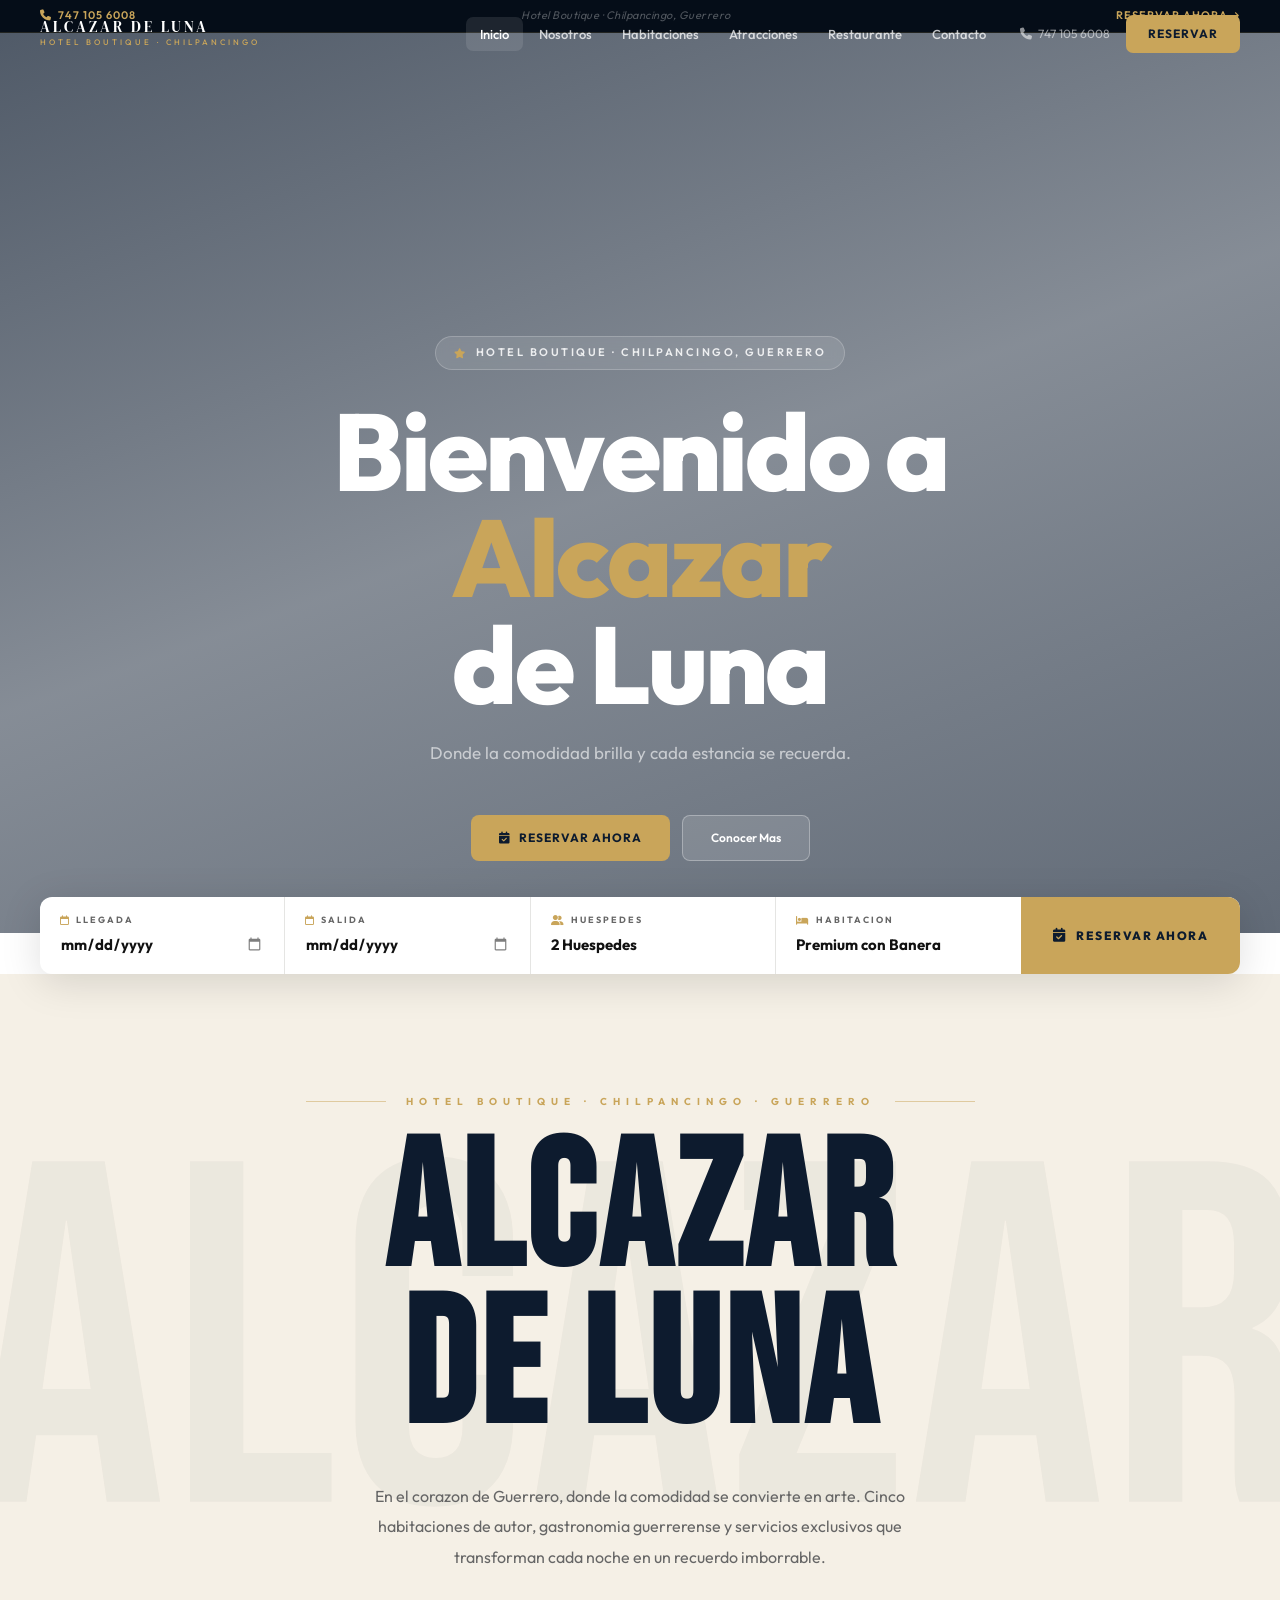
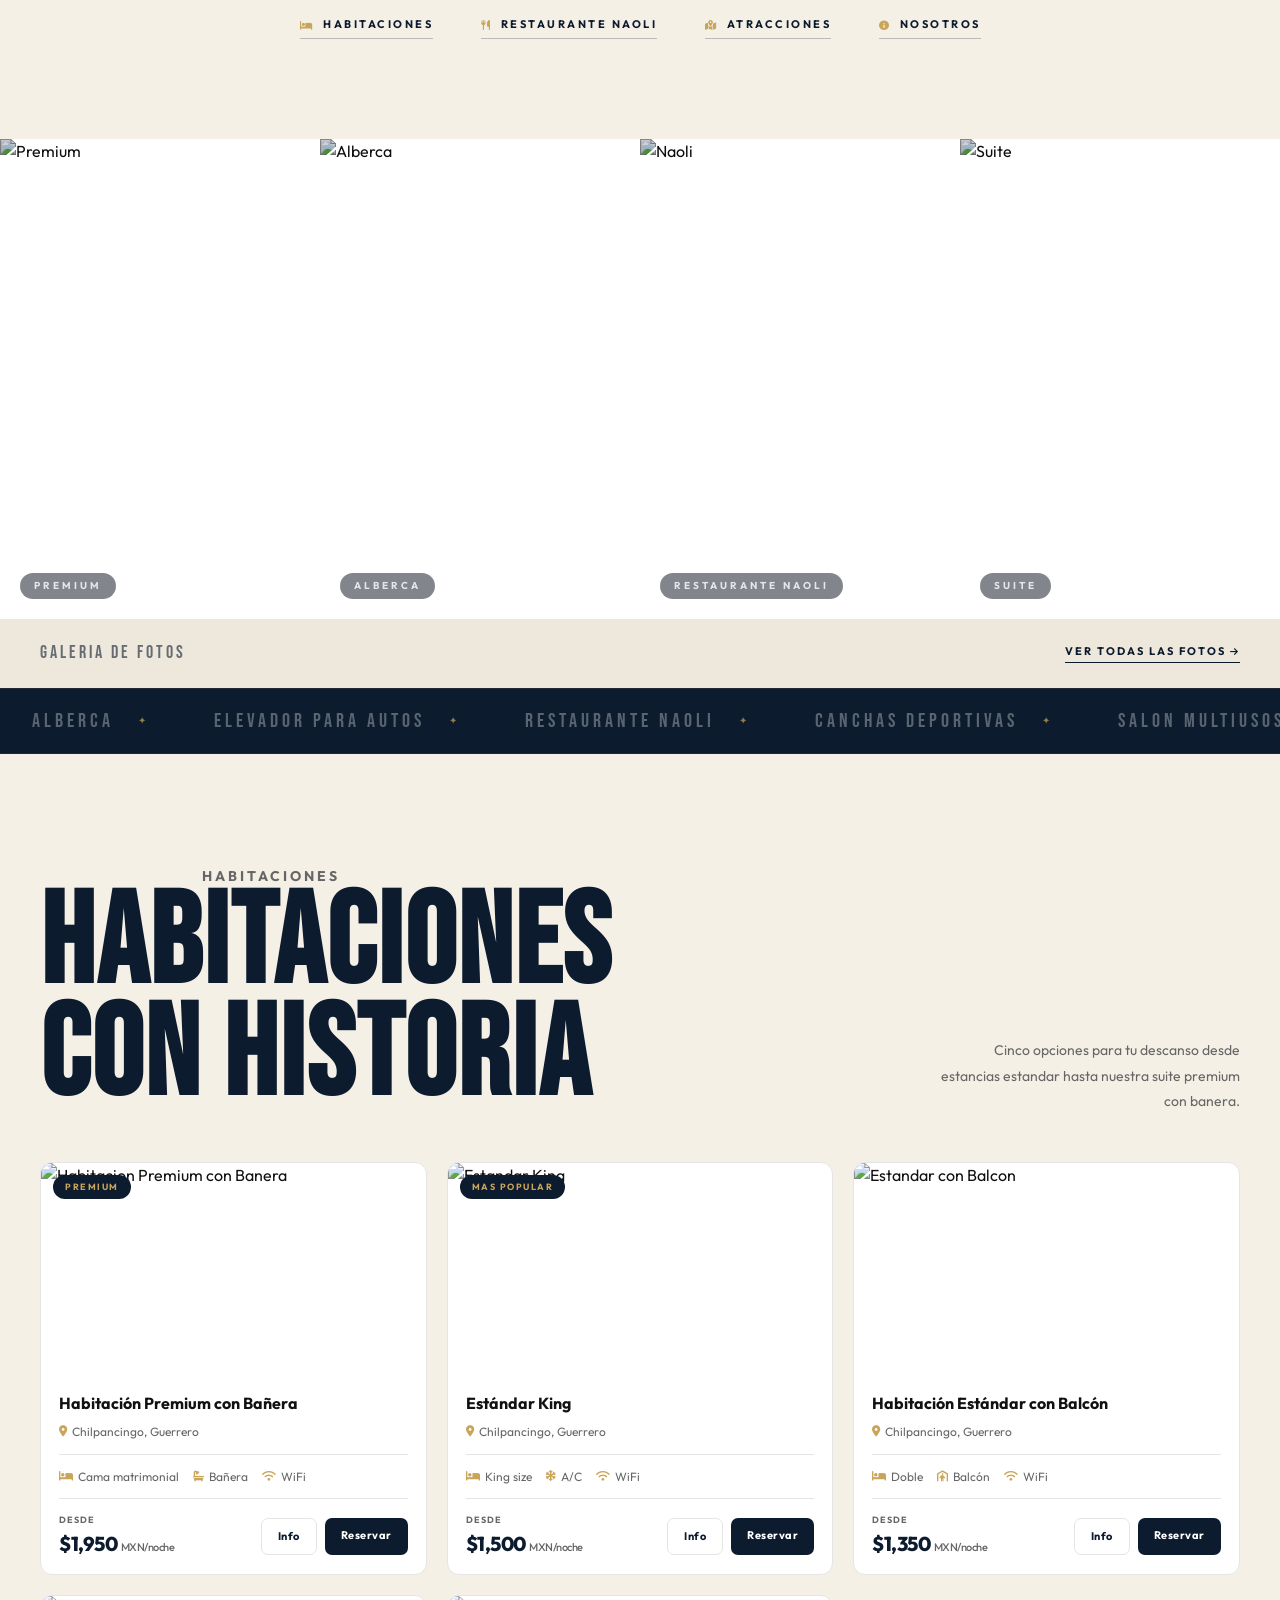
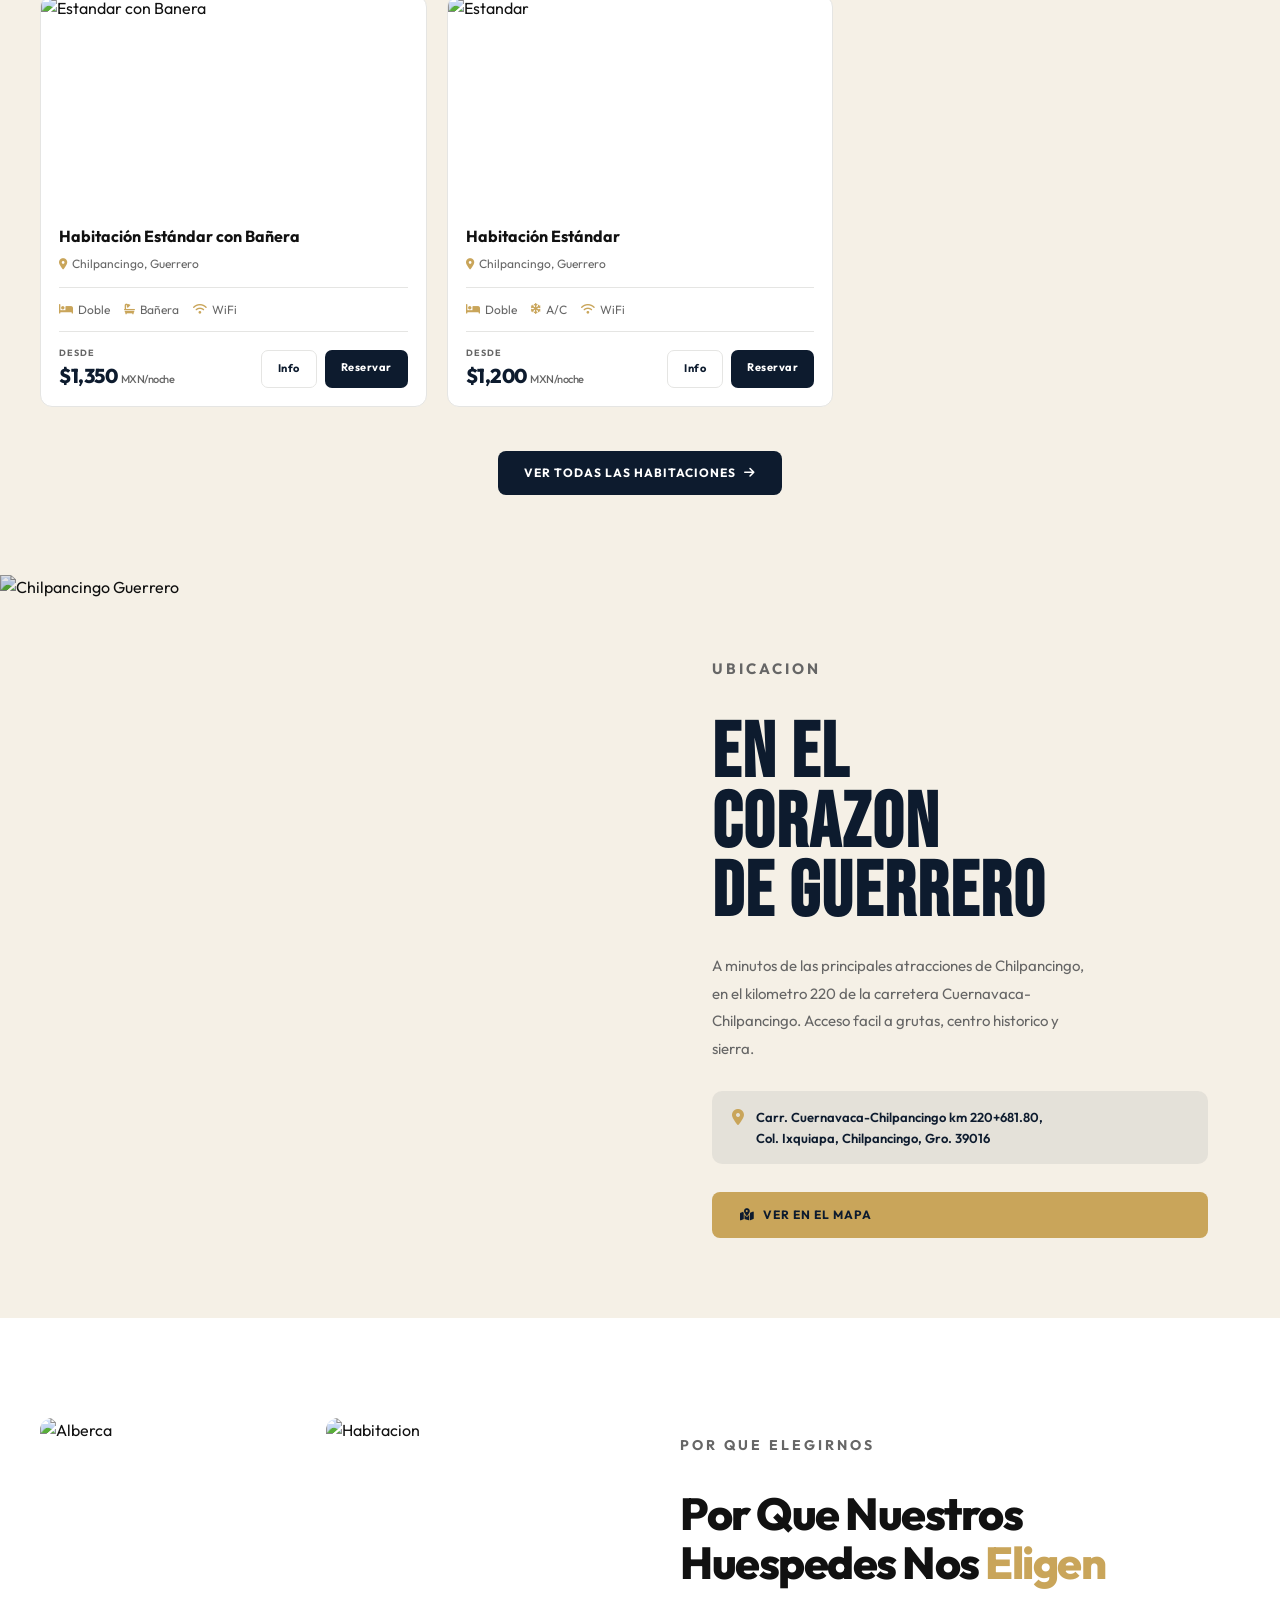
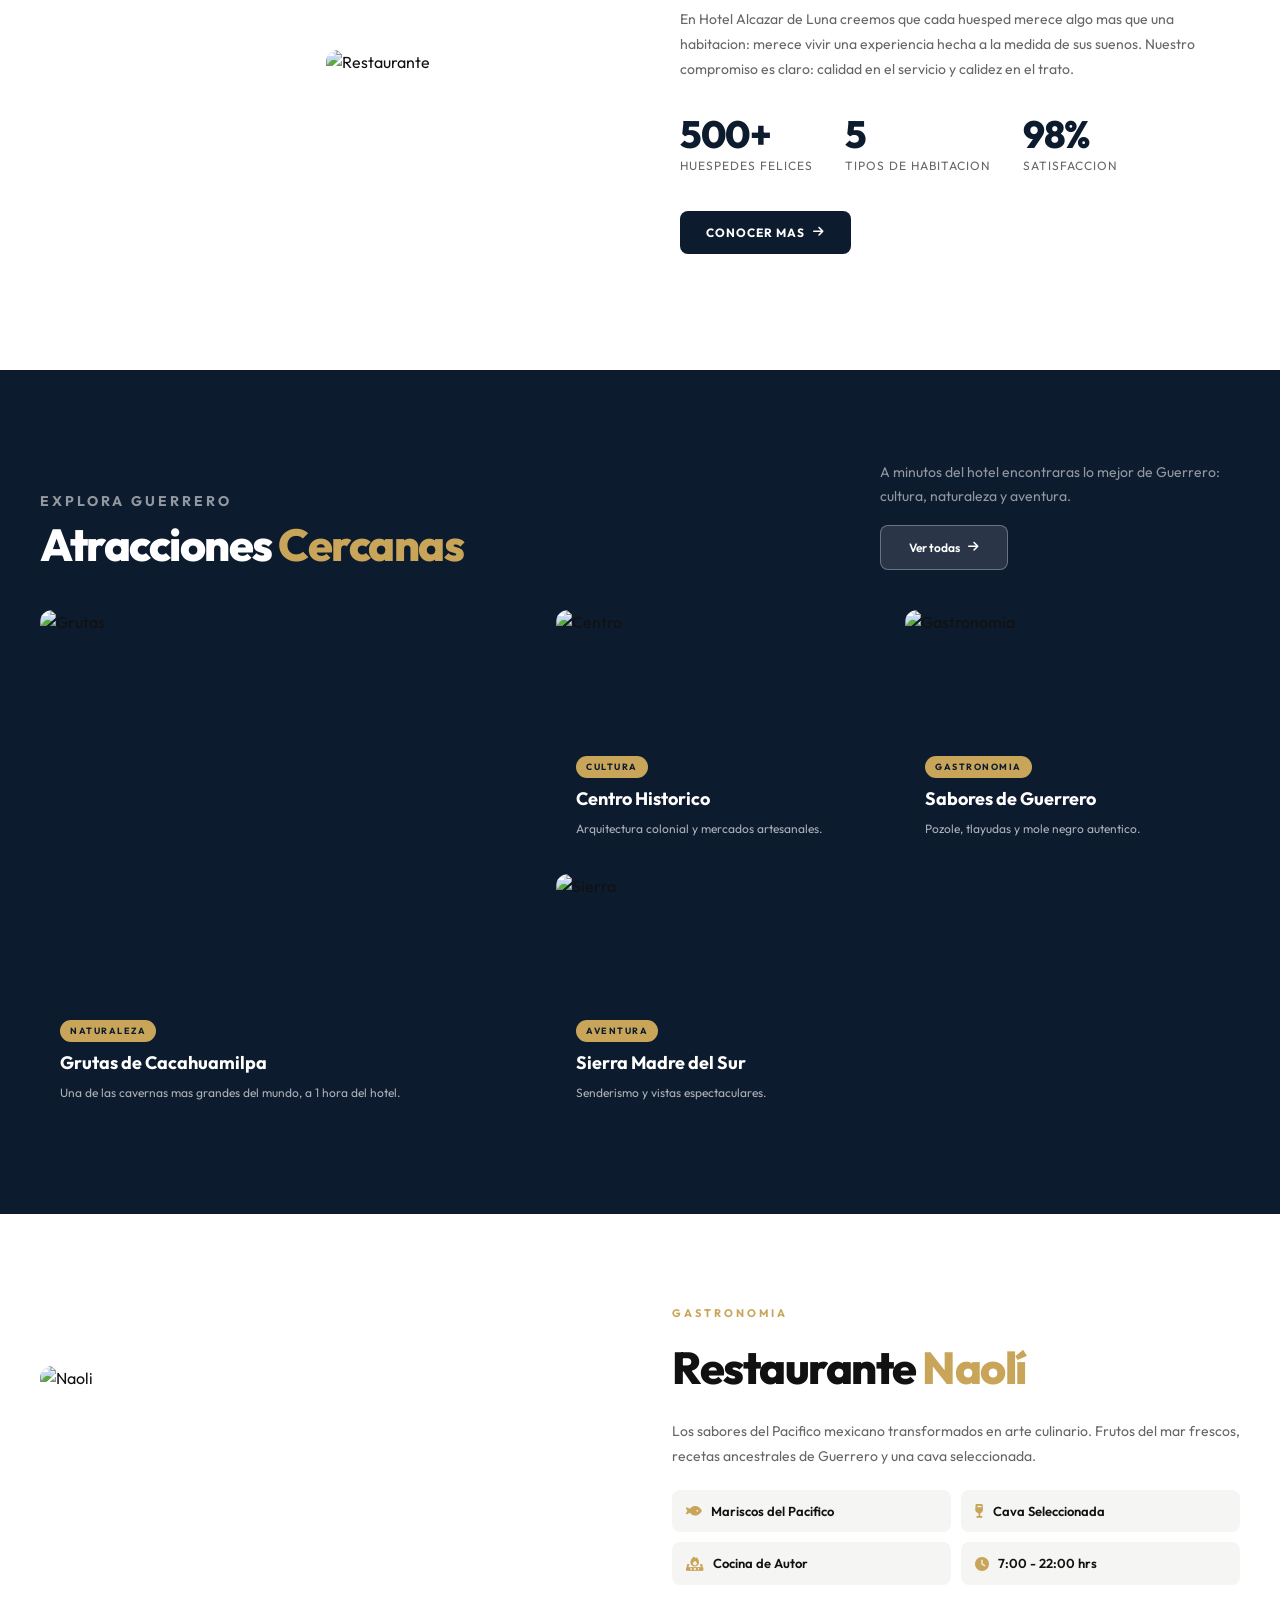
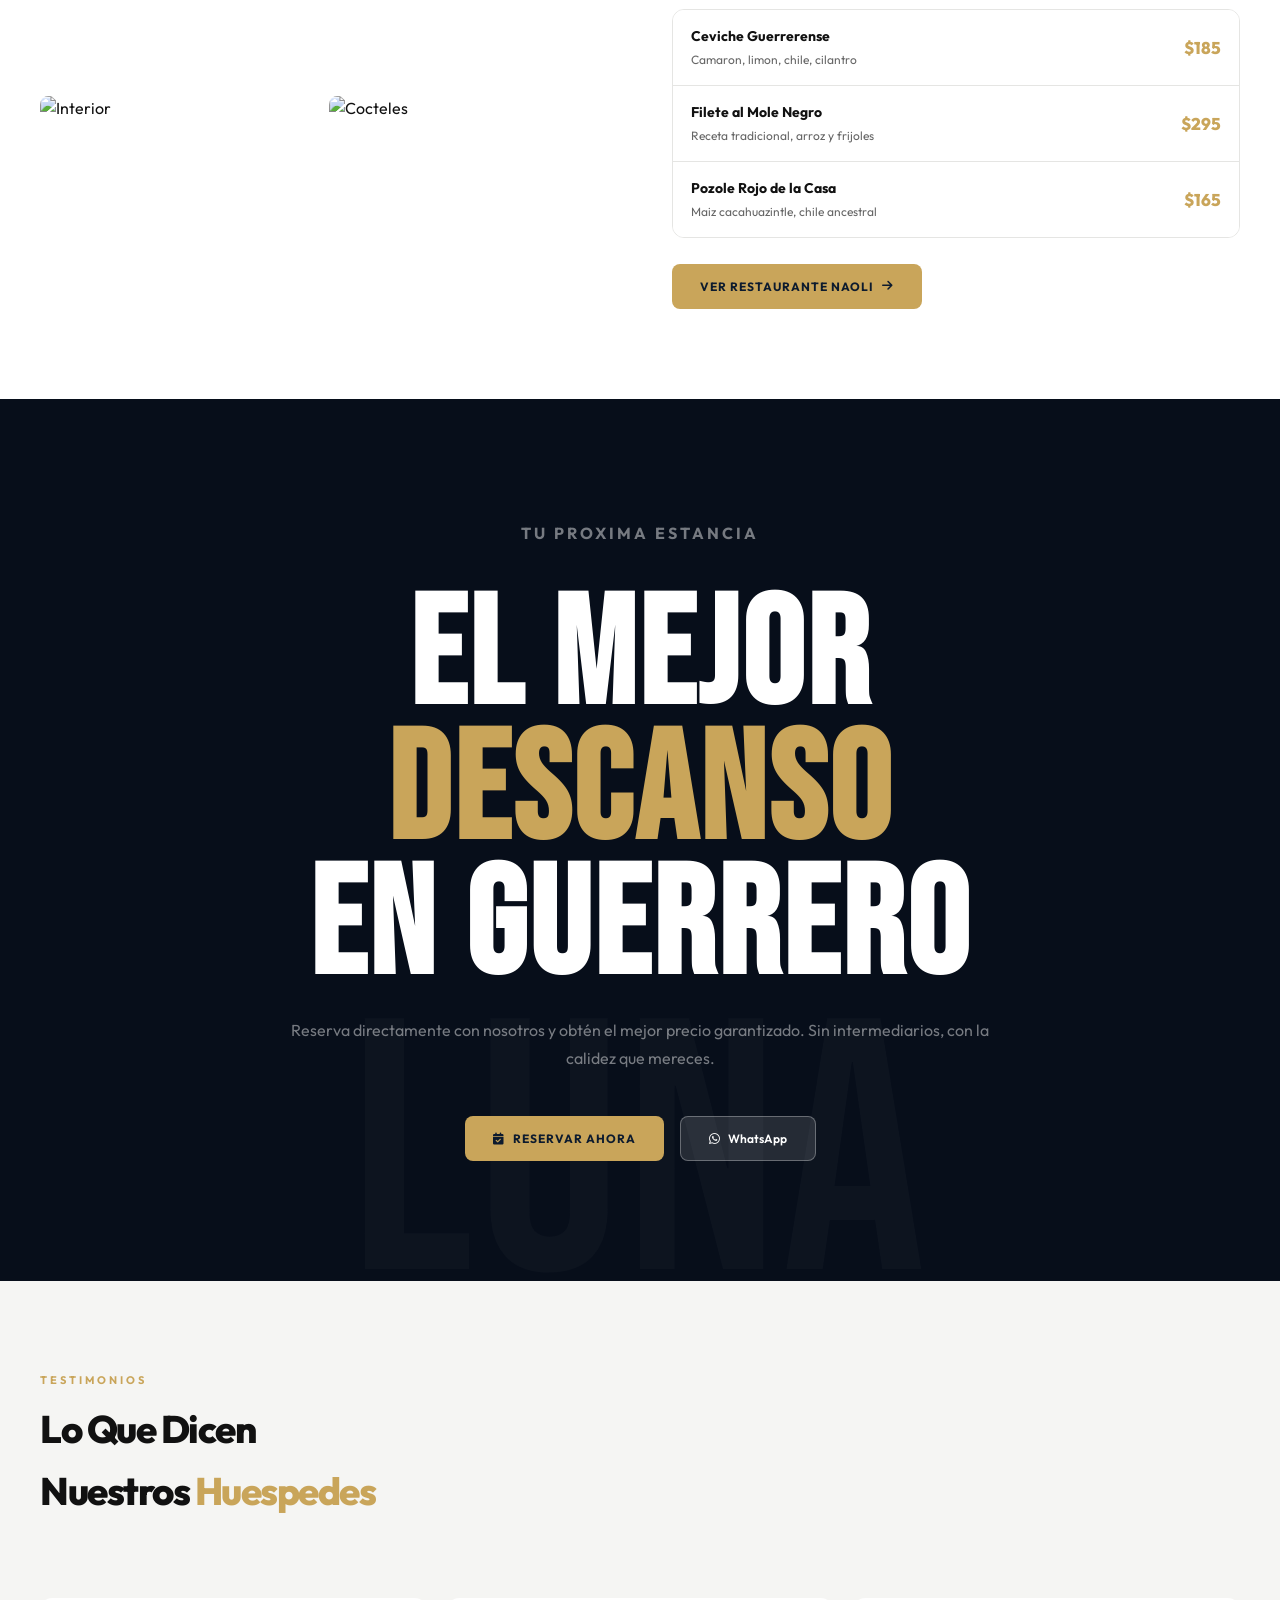
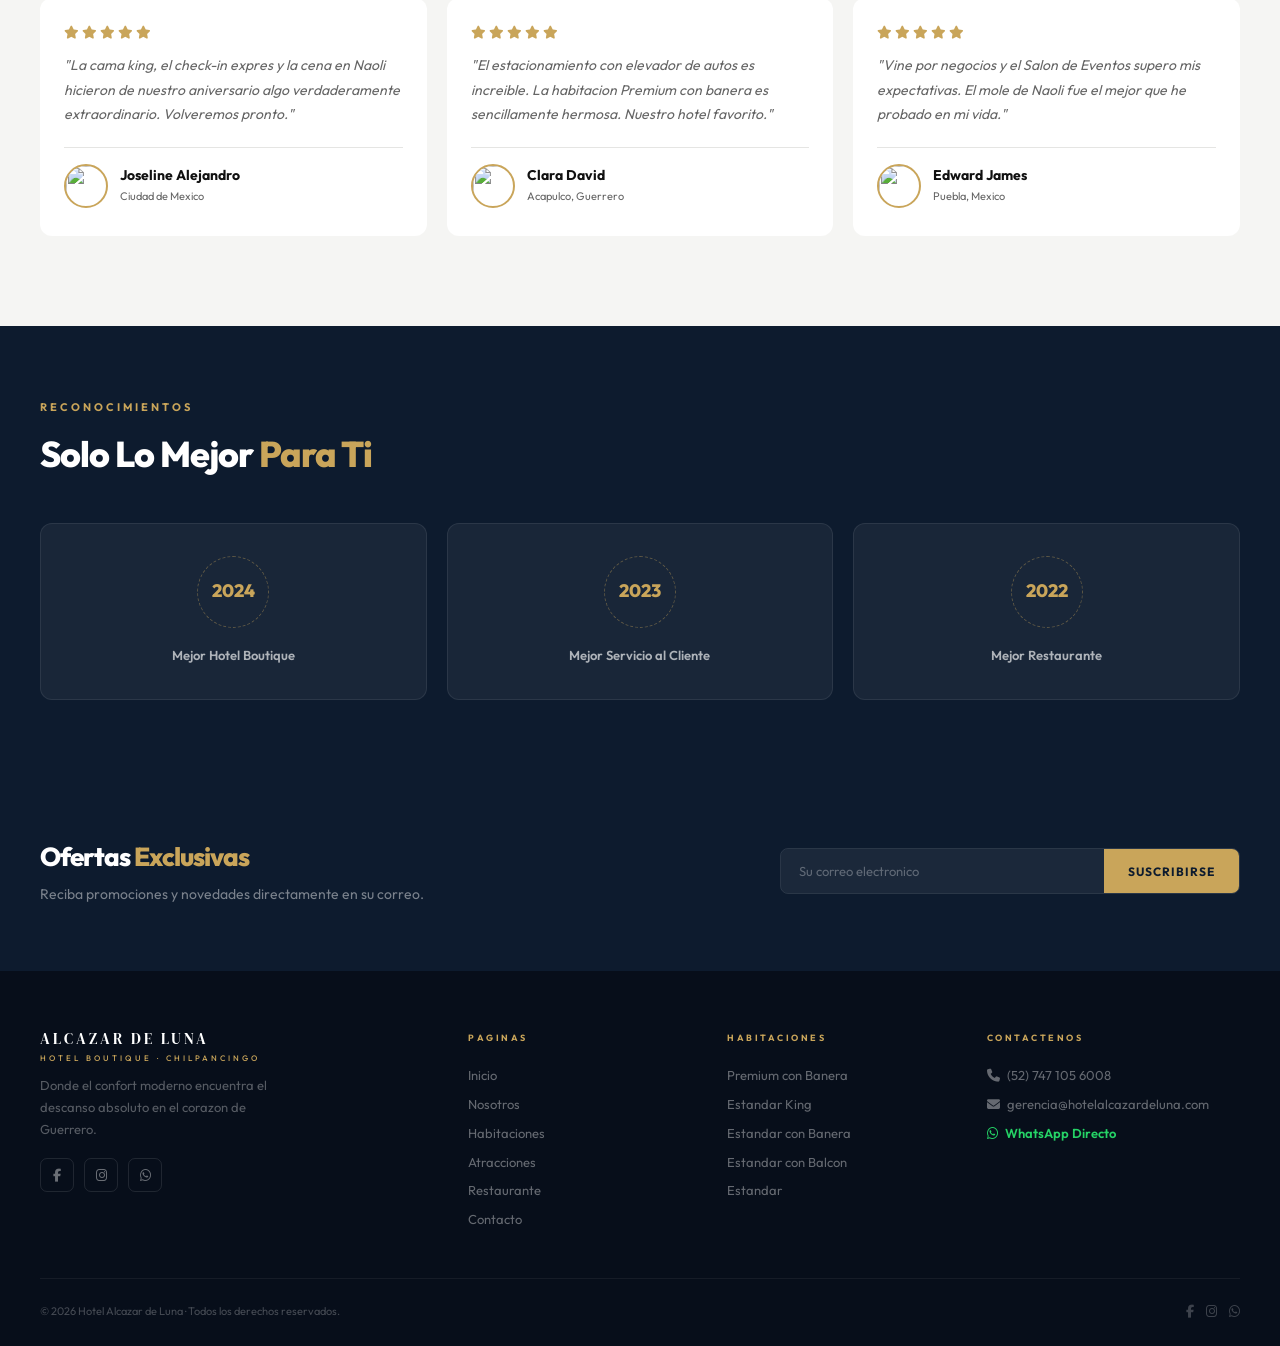
==== commit f6ff8393: "Victorian redesign: Bebas Neue, cream sections, scroll reveal, marquee, announcement bar Co-Authored" ====
--- a/index.html
+++ b/index.html
@@ -1,460 +1,477 @@
-<!DOCTYPE html>
+﻿<!DOCTYPE html>
 <html lang="es">
 <head>
   <meta charset="UTF-8"/>
   <meta name="viewport" content="width=device-width, initial-scale=1.0"/>
-  <title>Inicio — Hotel Alcázar de Luna</title>
-  <meta name="description" content="Hotel boutique de lujo en Chilpancingo, Guerrero. Habitaciones exclusivas, Restaurante Naolí y experiencias únicas."/>
+  <title>Inicio — Hotel Alcazar de Luna</title>
+  <meta name="description" content="Hotel boutique de lujo en Chilpancingo, Guerrero. Habitaciones exclusivas, Restaurante Naoli y experiencias unicas."/>
   <link rel="preconnect" href="https://fonts.googleapis.com"/>
   <link rel="preconnect" href="https://fonts.gstatic.com" crossorigin/>
-  <link href="https://fonts.googleapis.com/css2?family=DM+Serif+Display:ital@0;1&family=Outfit:wght@300;400;500;600;700;800&display=swap" rel="stylesheet"/>
+  <link href="https://fonts.googleapis.com/css2?family=Bebas+Neue&family=DM+Serif+Display:ital@0;1&family=Outfit:wght@300;400;500;600;700;800&display=swap" rel="stylesheet"/>
   <link rel="stylesheet" href="https://cdnjs.cloudflare.com/ajax/libs/font-awesome/6.5.0/css/all.min.css"/>
   <link rel="stylesheet" href="index.css"/>
 </head>
 <body>
 
-<!-- ══ HEADER ══ -->
+<!-- ANNOUNCEMENT BAR -->
+<div class="v-topbar">
+  <span class="v-topbar-left"><i class="fa-solid fa-phone" style="color:var(--gold);margin-right:6px"></i><a href="tel:+527471056008">747 105 6008</a></span>
+  <span class="v-topbar-center">Hotel Boutique · Chilpancingo, Guerrero</span>
+  <span class="v-topbar-right"><a href="contacto.html">RESERVAR AHORA <i class="fa-solid fa-arrow-right" style="font-size:9px"></i></a></span>
+</div>
+
+<!-- HEADER -->
 <header id="header">
   <div class="hdr">
     <a href="index.html" class="brand">
-      <span class="brand-h">ALCÁZAR DE LUNA</span>
+      <span class="brand-h">ALCAZAR DE LUNA</span>
       <span class="brand-s">HOTEL BOUTIQUE · CHILPANCINGO</span>
     </a>
     <nav class="nav-links">
-      <a href="index.html"         class="nl active">Inicio</a>
-      <a href="nosotros.html"      class="nl">Nosotros</a>
-      <a href="habitaciones.html"  class="nl">Habitaciones</a>
-      <a href="atracciones.html"   class="nl">Atracciones</a>
-      <a href="restaurante.html"   class="nl">Restaurante</a>
-      <a href="contacto.html"      class="nl">Contacto</a>
+      <a href="index.html" class="nl active">Inicio</a>
+      <a href="nosotros.html" class="nl">Nosotros</a>
+      <a href="habitaciones.html" class="nl">Habitaciones</a>
+      <a href="atracciones.html" class="nl">Atracciones</a>
+      <a href="restaurante.html" class="nl">Restaurante</a>
+      <a href="contacto.html" class="nl">Contacto</a>
     </nav>
     <a href="tel:+527471056008" class="hdr-phone"><i class="fa-solid fa-phone"></i> 747 105 6008</a>
     <a href="contacto.html" class="btn-hdr">Reservar</a>
     <button class="burger" id="burger"><span></span><span></span><span></span></button>
   </div>
   <div class="mob-nav" id="mobNav">
-    <a href="index.html"         class="ml">Inicio</a>
-    <a href="nosotros.html"      class="ml">Nosotros</a>
-    <a href="habitaciones.html"  class="ml">Habitaciones</a>
-    <a href="atracciones.html"   class="ml">Atracciones</a>
-    <a href="restaurante.html"   class="ml">Restaurante</a>
-    <a href="contacto.html"      class="ml">Contacto</a>
+    <a href="index.html" class="ml">Inicio</a>
+    <a href="nosotros.html" class="ml">Nosotros</a>
+    <a href="habitaciones.html" class="ml">Habitaciones</a>
+    <a href="atracciones.html" class="ml">Atracciones</a>
+    <a href="restaurante.html" class="ml">Restaurante</a>
+    <a href="contacto.html" class="ml">Contacto</a>
     <div class="mob-cta"><a href="contacto.html" class="btn-gold" style="display:block;text-align:center;margin-top:4px;">Reservar Ahora</a></div>
   </div>
 </header>
 
-<!-- ══ HERO ══ -->
+<!-- HERO -->
 <section class="hero">
   <div class="hero-bg"></div>
   <div class="hero-body">
-    <div class="hero-tag"><i class="fa-solid fa-star"></i> Hotel Boutique · Chilpancingo, Guerrero</div>
-    <h1>¡Bienvenido a<br/><em>Alcázar</em><br/>de Luna!</h1>
-    <p class="hero-sub">Donde la comodidad brilla y cada estancia se recuerda.</p>
-    <div class="hero-btns">
+    <div class="hero-tag" data-reveal="none" data-delay="100"><i class="fa-solid fa-star"></i> Hotel Boutique · Chilpancingo, Guerrero</div>
+    <h1 data-reveal="none" data-delay="200">Bienvenido a<br/><em>Alcazar</em><br/>de Luna</h1>
+    <p class="hero-sub" data-reveal="none" data-delay="350">Donde la comodidad brilla y cada estancia se recuerda.</p>
+    <div class="hero-btns" data-reveal="none" data-delay="500">
       <a href="contacto.html" class="btn-gold"><i class="fa-solid fa-calendar-check"></i> Reservar Ahora</a>
-      <a href="nosotros.html" class="btn-ghost-w">Conocer Más</a>
-    </div>
-  </div>
-</section>
-
-<!-- BARRA DE RESERVA — fuera del hero para evitar overflow:hidden -->
+      <a href="nosotros.html" class="btn-ghost-w">Conocer Mas</a>
+    </div>
+  </div>
+</section>
+
+<!-- BARRA DE RESERVA -->
 <div class="bbar-outer">
   <form class="bbar" id="bwForm">
     <div class="bf" id="bfCI">
       <div class="bf-label"><i class="fa-regular fa-calendar"></i> Llegada</div>
-      <div class="bf-val" id="bfCIVal">Seleccionar fecha</div>
       <input type="date" id="bwCI"/>
     </div>
     <div class="bf" id="bfCO">
       <div class="bf-label"><i class="fa-regular fa-calendar"></i> Salida</div>
-      <div class="bf-val" id="bfCOVal">Seleccionar fecha</div>
       <input type="date" id="bwCO"/>
     </div>
     <div class="bf">
-      <div class="bf-label"><i class="fa-solid fa-user-group"></i> Huéspedes</div>
+      <div class="bf-label"><i class="fa-solid fa-user-group"></i> Huespedes</div>
       <select id="bwGuests" class="bf-select">
-        <option value="1">1 Huésped</option>
-        <option value="2" selected>2 Huéspedes</option>
-        <option value="3">3 Huéspedes</option>
-        <option value="4">4 Huéspedes</option>
-        <option value="5">5 Huéspedes</option>
-        <option value="6">6 Huéspedes</option>
-        <option value="7">7 Huéspedes</option>
-        <option value="8">8 Huéspedes</option>
-        <option value="9">9 Huéspedes</option>
-        <option value="10">10 Huéspedes</option>
+        <option value="1">1 Huesped</option>
+        <option value="2" selected>2 Huespedes</option>
+        <option value="3">3 Huespedes</option>
+        <option value="4">4 Huespedes</option>
+        <option value="5">5 Huespedes</option>
+        <option value="6">6 Huespedes</option>
+        <option value="7">7 Huespedes</option>
+        <option value="8">8 Huespedes</option>
+        <option value="9">9 Huespedes</option>
+        <option value="10">10 Huespedes</option>
       </select>
     </div>
     <div class="bf" style="border-right:none">
-      <div class="bf-label"><i class="fa-solid fa-bed"></i> Habitación</div>
+      <div class="bf-label"><i class="fa-solid fa-bed"></i> Habitacion</div>
       <select id="bwRoom" class="bf-select">
-        <option value="Habitación Premium con Bañera">Premium con Bañera</option>
-        <option value="Estándar King">Estándar King</option>
-        <option value="Habitación Estándar con Bañera">Estándar con Bañera</option>
-        <option value="Habitación Estándar con Balcón">Estándar con Balcón</option>
-        <option value="Habitación Estándar">Estándar</option>
+        <option value="Habitacion Premium con Banera">Premium con Banera</option>
+        <option value="Estandar King">Estandar King</option>
+        <option value="Habitacion Estandar con Banera">Estandar con Banera</option>
+        <option value="Habitacion Estandar con Balcon">Estandar con Balcon</option>
+        <option value="Habitacion Estandar">Estandar</option>
       </select>
     </div>
     <button type="submit" class="bbar-btn"><i class="fa-solid fa-calendar-check"></i> Reservar ahora</button>
   </form>
 </div>
 
-<!-- ══ SERVICES STRIP ══ -->
-<div class="svc-strip">
-  <div class="svc-item"><i class="fa-solid fa-car-on"></i> Elevador para autos</div>
-  <div class="svc-item"><i class="fa-solid fa-water-ladder"></i> Alberca</div>
-  <div class="svc-item"><i class="fa-solid fa-utensils"></i> Restaurante Naolí</div>
-  <div class="svc-item"><i class="fa-solid fa-table-tennis-paddle-ball"></i> Canchas deportivas</div>
-  <div class="svc-item"><i class="fa-solid fa-people-roof"></i> Salón multiusos</div>
+<!-- WELCOME CREAM -->
+<section class="welcome-sec">
+  <div class="welcome-ghost" aria-hidden="true">ALCAZAR</div>
+  <div class="welcome-inner">
+    <div class="welcome-ornament" data-reveal="none">
+      <span class="welcome-eyebrow">Hotel Boutique · Chilpancingo · Guerrero</span>
+    </div>
+    <h2 class="welcome-h2" data-reveal="scale" data-delay="100">ALCAZAR<br/>DE LUNA</h2>
+    <p class="welcome-p" data-reveal data-delay="200">En el corazon de Guerrero, donde la comodidad se convierte en arte. Cinco habitaciones de autor, gastronomia guerrerense y servicios exclusivos que transforman cada noche en un recuerdo imborrable.</p>
+    <div class="welcome-links" data-reveal="none" data-delay="300">
+      <a href="habitaciones.html" class="welcome-link"><i class="fa-solid fa-bed"></i> Habitaciones</a>
+      <a href="restaurante.html" class="welcome-link"><i class="fa-solid fa-utensils"></i> Restaurante Naoli</a>
+      <a href="atracciones.html" class="welcome-link"><i class="fa-solid fa-map-location-dot"></i> Atracciones</a>
+      <a href="nosotros.html" class="welcome-link"><i class="fa-solid fa-circle-info"></i> Nosotros</a>
+    </div>
+  </div>
+</section>
+
+<!-- GALERIA 4 COLUMNAS -->
+<div class="gallery-strip">
+  <div class="gallery-item">
+    <img src="https://images.unsplash.com/photo-1596436889106-be35e843f974?w=700&q=85&fit=crop" alt="Premium"/>
+    <span class="gallery-item-label">Premium</span>
+  </div>
+  <div class="gallery-item">
+    <img src="https://images.unsplash.com/photo-1571003123894-1f0594d2b5d9?w=700&q=85&fit=crop" alt="Alberca"/>
+    <span class="gallery-item-label">Alberca</span>
+  </div>
+  <div class="gallery-item">
+    <img src="https://images.unsplash.com/photo-1414235077428-338989a2e8c0?w=700&q=85&fit=crop" alt="Naoli"/>
+    <span class="gallery-item-label">Restaurante Naoli</span>
+  </div>
+  <div class="gallery-item">
+    <img src="https://images.unsplash.com/photo-1578683010236-d716f9a3f461?w=700&q=85&fit=crop" alt="Suite"/>
+    <span class="gallery-item-label">Suite</span>
+  </div>
 </div>
-
-<!-- ══ HABITACIONES ══ -->
-<section class="rooms-sec">
-  <div class="sec-hd-row">
-    <div class="sec-hd">
-      <p class="eyebrow">HABITACIONES</p>
-      <h2>Nuestras <em>Habitaciones</em></h2>
-      <p>Cinco opciones diseñadas para tu comodidad — desde estancias estándar hasta nuestra suite premium con bañera.</p>
-    </div>
-    <a href="contacto.html" class="btn-ghost" style="flex-shrink:0">Ver disponibilidad</a>
-  </div>
-  <div class="rooms-grid">
-
-    <!-- Habitación Premium con Bañera -->
-    <div class="r-card">
-      <div class="r-img">
-        <img src="https://images.unsplash.com/photo-1596436889106-be35e843f974?w=700&q=85&fit=crop" alt="Habitación Premium con Bañera"/>
-        <span class="r-badge">Premium</span>
-        <span class="r-fav"><i class="fa-regular fa-heart"></i></span>
-      </div>
-      <div class="r-body">
-        <h3>Habitación Premium con Bañera</h3>
-        <p class="r-loc"><i class="fa-solid fa-location-dot"></i> Chilpancingo, Guerrero</p>
-        <div class="r-specs">
-          <span class="r-spec"><i class="fa-solid fa-bed"></i> Cama matrimonial</span>
-          <span class="r-spec"><i class="fa-solid fa-bath"></i> Bañera</span>
-          <span class="r-spec"><i class="fa-solid fa-wifi"></i> WiFi</span>
-        </div>
-        <div class="r-foot">
-          <div class="r-price"><span>desde</span><b>$160 <small>USD/noche</small></b></div>
-          <div class="r-btns">
-            <a href="contacto.html" class="btn-rr outline">Info</a>
-            <a href="contacto.html" class="btn-rr solid">Reservar</a>
-          </div>
-        </div>
-      </div>
-    </div>
-
-    <!-- Estándar King -->
-    <div class="r-card">
-      <div class="r-img">
-        <img src="https://images.unsplash.com/photo-1631049307264-da0ec9d70304?w=700&q=85&fit=crop" alt="Estándar King"/>
-        <span class="r-badge">Más popular</span>
-        <span class="r-fav"><i class="fa-regular fa-heart"></i></span>
-      </div>
-      <div class="r-body">
-        <h3>Estándar King</h3>
-        <p class="r-loc"><i class="fa-solid fa-location-dot"></i> Chilpancingo, Guerrero</p>
-        <div class="r-specs">
-          <span class="r-spec"><i class="fa-solid fa-bed"></i> King size</span>
-          <span class="r-spec"><i class="fa-solid fa-snowflake"></i> A/C</span>
-          <span class="r-spec"><i class="fa-solid fa-wifi"></i> WiFi</span>
-        </div>
-        <div class="r-foot">
-          <div class="r-price"><span>desde</span><b>$120 <small>USD/noche</small></b></div>
-          <div class="r-btns">
-            <a href="contacto.html" class="btn-rr outline">Info</a>
-            <a href="contacto.html" class="btn-rr solid">Reservar</a>
-          </div>
-        </div>
-      </div>
-    </div>
-
-    <!-- Estándar con Balcón -->
-    <div class="r-card">
-      <div class="r-img">
-        <img src="https://images.unsplash.com/photo-1618773928121-c32242e63f39?w=700&q=85&fit=crop" alt="Habitación Estándar con Balcón"/>
-        <span class="r-fav"><i class="fa-regular fa-heart"></i></span>
-      </div>
-      <div class="r-body">
-        <h3>Habitación Estándar con Balcón</h3>
-        <p class="r-loc"><i class="fa-solid fa-location-dot"></i> Chilpancingo, Guerrero</p>
-        <div class="r-specs">
-          <span class="r-spec"><i class="fa-solid fa-bed"></i> Doble</span>
-          <span class="r-spec"><i class="fa-solid fa-person-shelter"></i> Balcón</span>
-          <span class="r-spec"><i class="fa-solid fa-wifi"></i> WiFi</span>
-        </div>
-        <div class="r-foot">
-          <div class="r-price"><span>desde</span><b>$120 <small>USD/noche</small></b></div>
-          <div class="r-btns">
-            <a href="contacto.html" class="btn-rr outline">Info</a>
-            <a href="contacto.html" class="btn-rr solid">Reservar</a>
-          </div>
-        </div>
-      </div>
-    </div>
-
-    <!-- Estándar con Bañera -->
-    <div class="r-card">
-      <div class="r-img">
-        <img src="https://images.unsplash.com/photo-1584132967334-10e028bd69f7?w=700&q=85&fit=crop" alt="Habitación Estándar con Bañera"/>
-        <span class="r-fav"><i class="fa-regular fa-heart"></i></span>
-      </div>
-      <div class="r-body">
-        <h3>Habitación Estándar con Bañera</h3>
-        <p class="r-loc"><i class="fa-solid fa-location-dot"></i> Chilpancingo, Guerrero</p>
-        <div class="r-specs">
-          <span class="r-spec"><i class="fa-solid fa-bed"></i> Doble</span>
-          <span class="r-spec"><i class="fa-solid fa-bath"></i> Bañera</span>
-          <span class="r-spec"><i class="fa-solid fa-wifi"></i> WiFi</span>
-        </div>
-        <div class="r-foot">
-          <div class="r-price"><span>desde</span><b>$120 <small>USD/noche</small></b></div>
-          <div class="r-btns">
-            <a href="contacto.html" class="btn-rr outline">Info</a>
-            <a href="contacto.html" class="btn-rr solid">Reservar</a>
-          </div>
-        </div>
-      </div>
-    </div>
-
-    <!-- Habitación Estándar -->
-    <div class="r-card">
-      <div class="r-img">
-        <img src="https://images.unsplash.com/photo-1566665797739-1674de7a421a?w=700&q=85&fit=crop" alt="Habitación Estándar"/>
-        <span class="r-fav"><i class="fa-regular fa-heart"></i></span>
-      </div>
-      <div class="r-body">
-        <h3>Habitación Estándar</h3>
-        <p class="r-loc"><i class="fa-solid fa-location-dot"></i> Chilpancingo, Guerrero</p>
-        <div class="r-specs">
-          <span class="r-spec"><i class="fa-solid fa-bed"></i> Doble</span>
-          <span class="r-spec"><i class="fa-solid fa-snowflake"></i> A/C</span>
-          <span class="r-spec"><i class="fa-solid fa-wifi"></i> WiFi</span>
-        </div>
-        <div class="r-foot">
-          <div class="r-price"><span>desde</span><b>$110 <small>USD/noche</small></b></div>
-          <div class="r-btns">
-            <a href="contacto.html" class="btn-rr outline">Info</a>
-            <a href="contacto.html" class="btn-rr solid">Reservar</a>
-          </div>
-        </div>
-      </div>
-    </div>
-
-  </div>
-  <div class="rooms-more">
-    <a href="contacto.html" class="btn-ghost">Ver más habitaciones</a>
-  </div>
-</section>
-
-<!-- ══ BANNER ══ -->
-<section class="banner-sec">
-  <img src="https://images.unsplash.com/photo-1542314831-068cd1dbfeeb?w=1800&q=85&fit=crop" alt="Alcázar de Luna" class="banner-bg"/>
-  <div class="banner-over">
-    <div class="banner-left">
-      <p class="eyebrow">SELECCIONA TU EXPERIENCIA</p>
-      <h2>Elige Tu <em style="font-style:normal;color:var(--gold)">Estancia</em> Ideal</h2>
-      <p>Aquí puedes reservar habitación, mesa en Naolí o solicitar paquetes especiales. Todo en un solo lugar.</p>
-    </div>
-    <div class="banner-opts">
-      <a href="contacto.html" class="b-opt">Reserva de habitación <i class="fa-solid fa-arrow-right"></i></a>
-      <a href="restaurante.html" class="b-opt">Mesa en Restaurante Naolí <i class="fa-solid fa-arrow-right"></i></a>
-      <a href="contacto.html" class="b-opt">Paquetes y eventos <i class="fa-solid fa-arrow-right"></i></a>
-    </div>
-  </div>
-</section>
-
-<!-- ══ WHY US ══ -->
+<div class="gallery-footer">
+  <span class="gallery-footer-text">GALERIA DE FOTOS</span>
+  <a href="nosotros.html">Ver todas las fotos <i class="fa-solid fa-arrow-right" style="font-size:9px"></i></a>
+</div>
+
+<!-- MARQUEE -->
+<div class="marquee-wrap" aria-hidden="true">
+  <div class="marquee-track">
+    <span class="marquee-item">Alberca <span class="marquee-dot">✦</span></span>
+    <span class="marquee-item">Elevador para Autos <span class="marquee-dot">✦</span></span>
+    <span class="marquee-item">Restaurante Naoli <span class="marquee-dot">✦</span></span>
+    <span class="marquee-item">Canchas Deportivas <span class="marquee-dot">✦</span></span>
+    <span class="marquee-item">Salon Multiusos <span class="marquee-dot">✦</span></span>
+    <span class="marquee-item">WiFi Premium <span class="marquee-dot">✦</span></span>
+    <span class="marquee-item">Recepcion 24 Hrs <span class="marquee-dot">✦</span></span>
+    <span class="marquee-item">Alberca <span class="marquee-dot">✦</span></span>
+    <span class="marquee-item">Elevador para Autos <span class="marquee-dot">✦</span></span>
+    <span class="marquee-item">Restaurante Naoli <span class="marquee-dot">✦</span></span>
+    <span class="marquee-item">Canchas Deportivas <span class="marquee-dot">✦</span></span>
+    <span class="marquee-item">Salon Multiusos <span class="marquee-dot">✦</span></span>
+    <span class="marquee-item">WiFi Premium <span class="marquee-dot">✦</span></span>
+    <span class="marquee-item">Recepcion 24 Hrs <span class="marquee-dot">✦</span></span>
+  </div>
+</div>
+
+<!-- HABITACIONES CREAM -->
+<section class="rooms-sec-v2">
+  <div class="rooms-v2-inner">
+    <div class="rooms-v2-hd">
+      <div>
+        <p class="eyebrow" data-reveal="none">HABITACIONES</p>
+        <h2 data-reveal="left" data-delay="80">HABITACIONES<br/>CON HISTORIA</h2>
+      </div>
+      <p data-reveal="right" data-delay="160">Cinco opciones para tu descanso desde estancias estandar hasta nuestra suite premium con banera.</p>
+    </div>
+    <div class="rooms-grid">
+      <div class="r-card" data-reveal data-delay="0">
+        <div class="r-img">
+          <img src="https://images.unsplash.com/photo-1596436889106-be35e843f974?w=700&q=85&fit=crop" alt="Habitacion Premium con Banera"/>
+          <span class="r-badge">Premium</span>
+        </div>
+        <div class="r-body">
+          <h3>Habitaci&#243;n Premium con Ba&#241;era</h3>
+          <p class="r-loc"><i class="fa-solid fa-location-dot"></i> Chilpancingo, Guerrero</p>
+          <div class="r-specs">
+            <span class="r-spec"><i class="fa-solid fa-bed"></i> Cama matrimonial</span>
+            <span class="r-spec"><i class="fa-solid fa-bath"></i> Ba&#241;era</span>
+            <span class="r-spec"><i class="fa-solid fa-wifi"></i> WiFi</span>
+          </div>
+          <div class="r-foot">
+            <div class="r-price"><span>desde</span><b>$1,950 <small>MXN/noche</small></b></div>
+            <div class="r-btns">
+              <a href="habitaciones.html" class="btn-rr outline">Info</a>
+              <a href="contacto.html" class="btn-rr solid">Reservar</a>
+            </div>
+          </div>
+        </div>
+      </div>
+      <div class="r-card" data-reveal data-delay="80">
+        <div class="r-img">
+          <img src="https://images.unsplash.com/photo-1631049307264-da0ec9d70304?w=700&q=85&fit=crop" alt="Estandar King"/>
+          <span class="r-badge">Mas popular</span>
+        </div>
+        <div class="r-body">
+          <h3>Est&#225;ndar King</h3>
+          <p class="r-loc"><i class="fa-solid fa-location-dot"></i> Chilpancingo, Guerrero</p>
+          <div class="r-specs">
+            <span class="r-spec"><i class="fa-solid fa-bed"></i> King size</span>
+            <span class="r-spec"><i class="fa-solid fa-snowflake"></i> A/C</span>
+            <span class="r-spec"><i class="fa-solid fa-wifi"></i> WiFi</span>
+          </div>
+          <div class="r-foot">
+            <div class="r-price"><span>desde</span><b>$1,500 <small>MXN/noche</small></b></div>
+            <div class="r-btns">
+              <a href="habitaciones.html" class="btn-rr outline">Info</a>
+              <a href="contacto.html" class="btn-rr solid">Reservar</a>
+            </div>
+          </div>
+        </div>
+      </div>
+      <div class="r-card" data-reveal data-delay="160">
+        <div class="r-img">
+          <img src="https://images.unsplash.com/photo-1618773928121-c32242e63f39?w=700&q=85&fit=crop" alt="Estandar con Balcon"/>
+        </div>
+        <div class="r-body">
+          <h3>Habitaci&#243;n Est&#225;ndar con Balc&#243;n</h3>
+          <p class="r-loc"><i class="fa-solid fa-location-dot"></i> Chilpancingo, Guerrero</p>
+          <div class="r-specs">
+            <span class="r-spec"><i class="fa-solid fa-bed"></i> Doble</span>
+            <span class="r-spec"><i class="fa-solid fa-person-shelter"></i> Balc&#243;n</span>
+            <span class="r-spec"><i class="fa-solid fa-wifi"></i> WiFi</span>
+          </div>
+          <div class="r-foot">
+            <div class="r-price"><span>desde</span><b>$1,350 <small>MXN/noche</small></b></div>
+            <div class="r-btns">
+              <a href="habitaciones.html" class="btn-rr outline">Info</a>
+              <a href="contacto.html" class="btn-rr solid">Reservar</a>
+            </div>
+          </div>
+        </div>
+      </div>
+      <div class="r-card" data-reveal data-delay="240">
+        <div class="r-img">
+          <img src="https://images.unsplash.com/photo-1584132967334-10e028bd69f7?w=700&q=85&fit=crop" alt="Estandar con Banera"/>
+        </div>
+        <div class="r-body">
+          <h3>Habitaci&#243;n Est&#225;ndar con Ba&#241;era</h3>
+          <p class="r-loc"><i class="fa-solid fa-location-dot"></i> Chilpancingo, Guerrero</p>
+          <div class="r-specs">
+            <span class="r-spec"><i class="fa-solid fa-bed"></i> Doble</span>
+            <span class="r-spec"><i class="fa-solid fa-bath"></i> Ba&#241;era</span>
+            <span class="r-spec"><i class="fa-solid fa-wifi"></i> WiFi</span>
+          </div>
+          <div class="r-foot">
+            <div class="r-price"><span>desde</span><b>$1,350 <small>MXN/noche</small></b></div>
+            <div class="r-btns">
+              <a href="habitaciones.html" class="btn-rr outline">Info</a>
+              <a href="contacto.html" class="btn-rr solid">Reservar</a>
+            </div>
+          </div>
+        </div>
+      </div>
+      <div class="r-card" data-reveal data-delay="320">
+        <div class="r-img">
+          <img src="https://images.unsplash.com/photo-1566665797739-1674de7a421a?w=700&q=85&fit=crop" alt="Estandar"/>
+        </div>
+        <div class="r-body">
+          <h3>Habitaci&#243;n Est&#225;ndar</h3>
+          <p class="r-loc"><i class="fa-solid fa-location-dot"></i> Chilpancingo, Guerrero</p>
+          <div class="r-specs">
+            <span class="r-spec"><i class="fa-solid fa-bed"></i> Doble</span>
+            <span class="r-spec"><i class="fa-solid fa-snowflake"></i> A/C</span>
+            <span class="r-spec"><i class="fa-solid fa-wifi"></i> WiFi</span>
+          </div>
+          <div class="r-foot">
+            <div class="r-price"><span>desde</span><b>$1,200 <small>MXN/noche</small></b></div>
+            <div class="r-btns">
+              <a href="habitaciones.html" class="btn-rr outline">Info</a>
+              <a href="contacto.html" class="btn-rr solid">Reservar</a>
+            </div>
+          </div>
+        </div>
+      </div>
+    </div>
+    <div class="rooms-more" style="margin-top:44px">
+      <a href="habitaciones.html" class="btn-navy">Ver todas las habitaciones <i class="fa-solid fa-arrow-right"></i></a>
+    </div>
+  </div>
+</section>
+
+<!-- UBICACION SPLIT -->
+<section class="ubic-sec">
+  <div class="ubic-img">
+    <img src="https://images.unsplash.com/photo-1542314831-068cd1dbfeeb?w=900&q=85&fit=crop" alt="Chilpancingo Guerrero"/>
+  </div>
+  <div class="ubic-text">
+    <p class="eyebrow" data-reveal="none">UBICACION</p>
+    <h2 class="ubic-h2" data-reveal="right" data-delay="80">EN EL<br/>CORAZON<br/>DE GUERRERO</h2>
+    <p data-reveal data-delay="160">A minutos de las principales atracciones de Chilpancingo, en el kilometro 220 de la carretera Cuernavaca-Chilpancingo. Acceso facil a grutas, centro historico y sierra.</p>
+    <div class="ubic-address" data-reveal data-delay="240">
+      <i class="fa-solid fa-location-dot"></i>
+      <p>Carr. Cuernavaca-Chilpancingo km 220+681.80,<br/>Col. Ixquiapa, Chilpancingo, Gro. 39016</p>
+    </div>
+    <a href="contacto.html" class="btn-gold" data-reveal data-delay="300"><i class="fa-solid fa-map-location-dot"></i> Ver en el mapa</a>
+  </div>
+</section>
+
+<!-- WHY US -->
 <section class="whyus">
   <div class="whyus-wrap">
-    <div class="wu-imgs">
-      <div class="wu-img big">
-        <img src="https://images.unsplash.com/photo-1571003123894-1f0594d2b5d9?w=600&q=85&fit=crop" alt="Alberca"/>
-      </div>
-      <div class="wu-img">
-        <img src="https://images.unsplash.com/photo-1578683010236-d716f9a3f461?w=400&q=85&fit=crop" alt="Habitación"/>
-      </div>
-      <div class="wu-img">
-        <img src="https://images.unsplash.com/photo-1414235077428-338989a2e8c0?w=400&q=85&fit=crop" alt="Restaurante"/>
-      </div>
+    <div class="wu-imgs" data-reveal="left">
+      <div class="wu-img big"><img src="https://images.unsplash.com/photo-1571003123894-1f0594d2b5d9?w=600&q=85&fit=crop" alt="Alberca"/></div>
+      <div class="wu-img"><img src="https://images.unsplash.com/photo-1578683010236-d716f9a3f461?w=400&q=85&fit=crop" alt="Habitacion"/></div>
+      <div class="wu-img"><img src="https://images.unsplash.com/photo-1414235077428-338989a2e8c0?w=400&q=85&fit=crop" alt="Restaurante"/></div>
     </div>
     <div class="wu-text">
-      <p class="eyebrow">POR QUÉ ELEGIRNOS</p>
-      <h2>Por Qué Nuestros Huéspedes Nos <em>Eligen</em></h2>
-      <p>En Hotel Alcázar de Luna creemos que cada huésped merece algo más que una habitación: merece vivir una experiencia hecha a la medida de sus sueños. Nuestro compromiso es claro: calidad en el servicio y calidez en el trato.</p>
-      <div class="wu-stats">
-        <div class="wu-stat"><b>500+</b><span>Huéspedes felices</span></div>
-        <div class="wu-stat"><b>5</b><span>Tipos de habitación</span></div>
-        <div class="wu-stat"><b>98%</b><span>Satisfacción</span></div>
-      </div>
-      <a href="nosotros.html" class="btn-navy">Conocer más <i class="fa-solid fa-arrow-right"></i></a>
-    </div>
-  </div>
-</section>
-
-<!-- ══ ATRACCIONES ══ -->
+      <p class="eyebrow" data-reveal="none">POR QUE ELEGIRNOS</p>
+      <h2 data-reveal data-delay="80">Por Que Nuestros Huespedes Nos <em>Eligen</em></h2>
+      <p data-reveal data-delay="160">En Hotel Alcazar de Luna creemos que cada huesped merece algo mas que una habitacion: merece vivir una experiencia hecha a la medida de sus suenos. Nuestro compromiso es claro: calidad en el servicio y calidez en el trato.</p>
+      <div class="wu-stats" data-reveal data-delay="240">
+        <div class="wu-stat"><b>500+</b><span>Huespedes felices</span></div>
+        <div class="wu-stat"><b>5</b><span>Tipos de habitacion</span></div>
+        <div class="wu-stat"><b>98%</b><span>Satisfaccion</span></div>
+      </div>
+      <a href="nosotros.html" class="btn-navy" data-reveal data-delay="320">Conocer mas <i class="fa-solid fa-arrow-right"></i></a>
+    </div>
+  </div>
+</section>
+
+<!-- ATRACCIONES -->
 <section class="atr-sec">
   <div class="atr-inner">
     <div class="atr-top">
       <div>
         <p class="eyebrow">EXPLORA GUERRERO</p>
-        <h2>Atracciones <em>Cercanas</em></h2>
+        <h2 data-reveal="left">Atracciones <em>Cercanas</em></h2>
       </div>
       <div>
-        <p>A minutos del hotel encontrarás lo mejor de Guerrero: cultura, naturaleza y aventura.</p>
+        <p data-reveal="right">A minutos del hotel encontraras lo mejor de Guerrero: cultura, naturaleza y aventura.</p>
         <a href="atracciones.html" class="btn-ghost-w" style="margin-top:16px;display:inline-flex">Ver todas <i class="fa-solid fa-arrow-right"></i></a>
       </div>
     </div>
     <div class="atr-grid">
-      <div class="atr-card atr-big">
+      <div class="atr-card atr-big" data-reveal="left">
         <img src="https://images.unsplash.com/photo-1555881400-74d7acaacd8b?w=900&q=85&fit=crop" alt="Grutas"/>
-        <div class="atr-overlay">
-          <span class="atr-tag">Naturaleza</span>
-          <h3>Grutas de Cacahuamilpa</h3>
-          <p>Una de las cavernas más grandes del mundo, a 1 hora del hotel.</p>
-        </div>
-      </div>
-      <div class="atr-card">
+        <div class="atr-overlay"><span class="atr-tag">Naturaleza</span><h3>Grutas de Cacahuamilpa</h3><p>Una de las cavernas mas grandes del mundo, a 1 hora del hotel.</p></div>
+      </div>
+      <div class="atr-card" data-reveal data-delay="80">
         <img src="https://images.unsplash.com/photo-1589394815804-964ed0be2eb5?w=600&q=85&fit=crop" alt="Centro"/>
-        <div class="atr-overlay">
-          <span class="atr-tag">Cultura</span>
-          <h3>Centro Histórico</h3>
-          <p>Arquitectura colonial y mercados artesanales.</p>
-        </div>
-      </div>
-      <div class="atr-card">
-        <img src="https://images.unsplash.com/photo-1504674900247-0877df9cc836?w=600&q=85&fit=crop" alt="Gastronomía"/>
-        <div class="atr-overlay">
-          <span class="atr-tag">Gastronomía</span>
-          <h3>Sabores de Guerrero</h3>
-          <p>Pozole, tlayudas y mole negro auténtico.</p>
-        </div>
-      </div>
-      <div class="atr-card">
+        <div class="atr-overlay"><span class="atr-tag">Cultura</span><h3>Centro Historico</h3><p>Arquitectura colonial y mercados artesanales.</p></div>
+      </div>
+      <div class="atr-card" data-reveal data-delay="160">
+        <img src="https://images.unsplash.com/photo-1504674900247-0877df9cc836?w=600&q=85&fit=crop" alt="Gastronomia"/>
+        <div class="atr-overlay"><span class="atr-tag">Gastronomia</span><h3>Sabores de Guerrero</h3><p>Pozole, tlayudas y mole negro autentico.</p></div>
+      </div>
+      <div class="atr-card" data-reveal data-delay="240">
         <img src="https://images.unsplash.com/photo-1518173946687-a4c8892bbd9f?w=600&q=85&fit=crop" alt="Sierra"/>
-        <div class="atr-overlay">
-          <span class="atr-tag">Aventura</span>
-          <h3>Sierra Madre del Sur</h3>
-          <p>Senderismo y vistas espectaculares.</p>
-        </div>
-      </div>
-    </div>
-  </div>
-</section>
-
-<!-- ══ RESTAURANTE ══ -->
+        <div class="atr-overlay"><span class="atr-tag">Aventura</span><h3>Sierra Madre del Sur</h3><p>Senderismo y vistas espectaculares.</p></div>
+      </div>
+    </div>
+  </div>
+</section>
+
+<!-- RESTAURANTE -->
 <section class="rst-sec">
   <div class="rst-wrap">
-    <div class="rst-imgs">
-      <img class="rst-main" src="https://images.unsplash.com/photo-1414235077428-338989a2e8c0?w=800&q=90&fit=crop" alt="Naolí"/>
+    <div class="rst-imgs" data-reveal="left">
+      <img class="rst-main" src="https://images.unsplash.com/photo-1414235077428-338989a2e8c0?w=800&q=90&fit=crop" alt="Naoli"/>
       <div class="rst-row">
         <img src="https://images.unsplash.com/photo-1517248135467-4c7edcad34c4?w=400&q=85&fit=crop" alt="Interior"/>
-        <img src="https://images.unsplash.com/photo-1551782450-a2132b4ba21d?w=400&q=85&fit=crop" alt="Cócteles"/>
+        <img src="https://images.unsplash.com/photo-1551782450-a2132b4ba21d?w=400&q=85&fit=crop" alt="Cocteles"/>
       </div>
     </div>
     <div class="rst-text">
-      <p class="eyebrow">GASTRONOMÍA</p>
-      <h2>Restaurante <em>Naolí</em></h2>
-      <p>Los sabores del Pacífico mexicano transformados en arte culinario. Frutos del mar frescos, recetas ancestrales de Guerrero y una cava seleccionada.</p>
-      <div class="rst-feats">
-        <div class="rsf"><i class="fa-solid fa-fish"></i> Mariscos del Pacífico</div>
+      <p class="eyebrow" data-reveal="none">GASTRONOMIA</p>
+      <h2 data-reveal data-delay="80">Restaurante <em>Naol&#237;</em></h2>
+      <p data-reveal data-delay="160">Los sabores del Pacifico mexicano transformados en arte culinario. Frutos del mar frescos, recetas ancestrales de Guerrero y una cava seleccionada.</p>
+      <div class="rst-feats" data-reveal data-delay="220">
+        <div class="rsf"><i class="fa-solid fa-fish"></i> Mariscos del Pacifico</div>
         <div class="rsf"><i class="fa-solid fa-wine-glass"></i> Cava Seleccionada</div>
         <div class="rsf"><i class="fa-solid fa-fire-burner"></i> Cocina de Autor</div>
-        <div class="rsf"><i class="fa-solid fa-clock"></i> 7:00 – 22:00 hrs</div>
-      </div>
-      <div class="menu-list">
-        <div class="mi">
-          <div><p class="mi-name">Ceviche Guerrerense</p><p class="mi-desc">Camarón, limón, chile, cilantro</p></div>
-          <span class="mi-price">$185</span>
-        </div>
-        <div class="mi">
-          <div><p class="mi-name">Filete al Mole Negro</p><p class="mi-desc">Receta tradicional, arroz y frijoles</p></div>
-          <span class="mi-price">$295</span>
-        </div>
-        <div class="mi">
-          <div><p class="mi-name">Pozole Rojo de la Casa</p><p class="mi-desc">Maíz cacahuazintle, chile ancestral</p></div>
-          <span class="mi-price">$165</span>
-        </div>
-      </div>
-      <a href="restaurante.html" class="btn-gold">Ver Restaurante Naolí <i class="fa-solid fa-arrow-right"></i></a>
-    </div>
-  </div>
-</section>
-
-<!-- ══ TESTIMONIALS ══ -->
-<section class="tst-sec">
+        <div class="rsf"><i class="fa-solid fa-clock"></i> 7:00 - 22:00 hrs</div>
+      </div>
+      <div class="menu-list" data-reveal data-delay="300">
+        <div class="mi"><div><p class="mi-name">Ceviche Guerrerense</p><p class="mi-desc">Camaron, limon, chile, cilantro</p></div><span class="mi-price">$185</span></div>
+        <div class="mi"><div><p class="mi-name">Filete al Mole Negro</p><p class="mi-desc">Receta tradicional, arroz y frijoles</p></div><span class="mi-price">$295</span></div>
+        <div class="mi"><div><p class="mi-name">Pozole Rojo de la Casa</p><p class="mi-desc">Maiz cacahuazintle, chile ancestral</p></div><span class="mi-price">$165</span></div>
+      </div>
+      <a href="restaurante.html" class="btn-gold" data-reveal data-delay="360">Ver Restaurante Naoli <i class="fa-solid fa-arrow-right"></i></a>
+    </div>
+  </div>
+</section>
+
+<!-- BIG DARK CTA -->
+<section class="cta-dark">
+  <div class="cta-dark-ghost" aria-hidden="true">LUNA</div>
+  <div class="cta-dark-inner">
+    <p class="eyebrow" data-reveal="none">TU PROXIMA ESTANCIA</p>
+    <h2 data-reveal="scale" data-delay="80">EL MEJOR<br/><em>DESCANSO</em><br/>EN GUERRERO</h2>
+    <p data-reveal data-delay="200">Reserva directamente con nosotros y obtén el mejor precio garantizado. Sin intermediarios, con la calidez que mereces.</p>
+    <div class="cta-dark-btns" data-reveal data-delay="300">
+      <a href="contacto.html" class="btn-gold"><i class="fa-solid fa-calendar-check"></i> Reservar Ahora</a>
+      <a href="https://wa.me/527471056008" class="btn-ghost-w" target="_blank"><i class="fa-brands fa-whatsapp"></i> WhatsApp</a>
+    </div>
+  </div>
+</section>
+
+<!-- TESTIMONIALS -->
+<section class="tst-sec tst-sec-cream">
   <div class="tst-inner">
     <div style="display:flex;align-items:flex-end;justify-content:space-between;flex-wrap:wrap;gap:16px;margin-bottom:36px">
       <div>
-        <p class="eyebrow">TESTIMONIOS</p>
-        <h2>Lo Que Dicen<br/>Nuestros <em>Huéspedes</em></h2>
+        <p class="eyebrow" data-reveal="none">TESTIMONIOS</p>
+        <h2 data-reveal="left" data-delay="80">Lo Que Dicen<br/>Nuestros <em>Huespedes</em></h2>
       </div>
     </div>
     <div class="tst-grid">
-      <div class="tst-card">
+      <div class="tst-card" data-reveal data-delay="0">
         <div class="stars"><i class="fa-solid fa-star"></i><i class="fa-solid fa-star"></i><i class="fa-solid fa-star"></i><i class="fa-solid fa-star"></i><i class="fa-solid fa-star"></i></div>
-        <p class="tst-txt">"La cama king, el check-in exprés y la cena en Naolí hicieron de nuestro aniversario algo verdaderamente extraordinario. Volveremos pronto."</p>
-        <div class="tst-author">
-          <img src="https://i.pravatar.cc/80?img=47" alt="" class="tst-av"/>
-          <div><h4>Joseline Alejandro</h4><p class="tst-loc">Ciudad de México</p></div>
-        </div>
-      </div>
-      <div class="tst-card">
+        <p class="tst-txt">"La cama king, el check-in expres y la cena en Naoli hicieron de nuestro aniversario algo verdaderamente extraordinario. Volveremos pronto."</p>
+        <div class="tst-author"><img src="https://i.pravatar.cc/80?img=47" alt="" class="tst-av"/><div><h4>Joseline Alejandro</h4><p class="tst-loc">Ciudad de Mexico</p></div></div>
+      </div>
+      <div class="tst-card" data-reveal data-delay="120">
         <div class="stars"><i class="fa-solid fa-star"></i><i class="fa-solid fa-star"></i><i class="fa-solid fa-star"></i><i class="fa-solid fa-star"></i><i class="fa-solid fa-star"></i></div>
-        <p class="tst-txt">"El estacionamiento con elevador de autos es increíble. La habitación Premium con bañera es sencillamente hermosa. Nuestro hotel favorito."</p>
-        <div class="tst-author">
-          <img src="https://i.pravatar.cc/80?img=32" alt="" class="tst-av"/>
-          <div><h4>Clara David</h4><p class="tst-loc">Acapulco, Guerrero</p></div>
-        </div>
-      </div>
-      <div class="tst-card">
+        <p class="tst-txt">"El estacionamiento con elevador de autos es increible. La habitacion Premium con banera es sencillamente hermosa. Nuestro hotel favorito."</p>
+        <div class="tst-author"><img src="https://i.pravatar.cc/80?img=32" alt="" class="tst-av"/><div><h4>Clara David</h4><p class="tst-loc">Acapulco, Guerrero</p></div></div>
+      </div>
+      <div class="tst-card" data-reveal data-delay="240">
         <div class="stars"><i class="fa-solid fa-star"></i><i class="fa-solid fa-star"></i><i class="fa-solid fa-star"></i><i class="fa-solid fa-star"></i><i class="fa-solid fa-star"></i></div>
-        <p class="tst-txt">"Vine por negocios y el Salón de Eventos superó mis expectativas. El mole de Naolí fue el mejor que he probado en mi vida."</p>
-        <div class="tst-author">
-          <img src="https://i.pravatar.cc/80?img=15" alt="" class="tst-av"/>
-          <div><h4>Edward James</h4><p class="tst-loc">Puebla, México</p></div>
-        </div>
-      </div>
-    </div>
-  </div>
-</section>
-
-<!-- ══ AWARDS ══ -->
+        <p class="tst-txt">"Vine por negocios y el Salon de Eventos supero mis expectativas. El mole de Naoli fue el mejor que he probado en mi vida."</p>
+        <div class="tst-author"><img src="https://i.pravatar.cc/80?img=15" alt="" class="tst-av"/><div><h4>Edward James</h4><p class="tst-loc">Puebla, Mexico</p></div></div>
+      </div>
+    </div>
+  </div>
+</section>
+
+<!-- AWARDS -->
 <section class="awards-sec">
   <div class="awards-inner">
-    <p class="eyebrow">RECONOCIMIENTOS</p>
-    <h2>Solo Lo Mejor <em>Para Ti</em></h2>
+    <p class="eyebrow" data-reveal="none">RECONOCIMIENTOS</p>
+    <h2 data-reveal data-delay="80">Solo Lo Mejor <em>Para Ti</em></h2>
     <div class="aw-row">
-      <div class="aw"><div class="aw-circle"><span>2024</span></div><p>Mejor Hotel Boutique</p></div>
-      <div class="aw"><div class="aw-circle"><span>2023</span></div><p>Mejor Servicio al Cliente</p></div>
-      <div class="aw"><div class="aw-circle"><span>2022</span></div><p>Mejor Restaurante</p></div>
-    </div>
-  </div>
-</section>
-
-<!-- ══ NEWSLETTER ══ -->
+      <div class="aw" data-reveal data-delay="0"><div class="aw-circle"><span>2024</span></div><p>Mejor Hotel Boutique</p></div>
+      <div class="aw" data-reveal data-delay="120"><div class="aw-circle"><span>2023</span></div><p>Mejor Servicio al Cliente</p></div>
+      <div class="aw" data-reveal data-delay="240"><div class="aw-circle"><span>2022</span></div><p>Mejor Restaurante</p></div>
+    </div>
+  </div>
+</section>
+
+<!-- NEWSLETTER -->
 <section class="nl-sec">
   <div class="nl-inner">
-    <div class="nl-copy">
+    <div class="nl-copy" data-reveal="left">
       <h3>Ofertas <em>Exclusivas</em></h3>
       <p>Reciba promociones y novedades directamente en su correo.</p>
     </div>
-    <form class="nl-form" id="nlForm">
-      <input type="email" placeholder="Su correo electrónico" required/>
+    <form class="nl-form" id="nlForm" data-reveal="right">
+      <input type="email" placeholder="Su correo electronico" required/>
       <button type="submit">Suscribirse</button>
     </form>
   </div>
 </section>
 
-<!-- ══ FOOTER ══ -->
+<!-- FOOTER -->
 <footer>
   <div class="ft-inner">
     <div class="ft-grid">
       <div>
-        <p class="brand-h">ALCÁZAR DE LUNA</p>
+        <p class="brand-h">ALCAZAR DE LUNA</p>
         <p class="brand-s" style="margin-top:4px;">HOTEL BOUTIQUE · CHILPANCINGO</p>
-        <p class="ft-tagline">Donde el confort moderno encuentra el descanso absoluto en el corazón de Guerrero.</p>
+        <p class="ft-tagline">Donde el confort moderno encuentra el descanso absoluto en el corazon de Guerrero.</p>
         <div class="ft-social">
           <a href="https://www.facebook.com/share/15QbD2xYaE/?mibextid=wwXIfr" target="_blank"><i class="fa-brands fa-facebook-f"></i></a>
           <a href="#"><i class="fa-brands fa-instagram"></i></a>
@@ -462,30 +479,31 @@
         </div>
       </div>
       <div class="ft-col">
-        <h4>Páginas</h4>
+        <h4>Paginas</h4>
         <a href="index.html">Inicio</a>
         <a href="nosotros.html">Nosotros</a>
+        <a href="habitaciones.html">Habitaciones</a>
         <a href="atracciones.html">Atracciones</a>
         <a href="restaurante.html">Restaurante</a>
         <a href="contacto.html">Contacto</a>
       </div>
       <div class="ft-col">
         <h4>Habitaciones</h4>
-        <a href="contacto.html">Premium con Bañera</a>
-        <a href="contacto.html">Estándar King</a>
-        <a href="contacto.html">Estándar con Bañera</a>
-        <a href="contacto.html">Estándar con Balcón</a>
-        <a href="contacto.html">Estándar</a>
+        <a href="contacto.html">Premium con Banera</a>
+        <a href="contacto.html">Estandar King</a>
+        <a href="contacto.html">Estandar con Banera</a>
+        <a href="contacto.html">Estandar con Balcon</a>
+        <a href="contacto.html">Estandar</a>
       </div>
       <div class="ft-col">
-        <h4>Contáctenos</h4>
+        <h4>Contactenos</h4>
         <a href="tel:+527471056008"><i class="fa-solid fa-phone"></i> (52) 747 105 6008</a>
         <a href="mailto:gerencia@hotelalcazardeluna.com"><i class="fa-solid fa-envelope"></i> gerencia@hotelalcazardeluna.com</a>
         <a href="https://wa.me/527471056008" style="color:#25d366;font-weight:600;"><i class="fa-brands fa-whatsapp"></i> WhatsApp Directo</a>
       </div>
     </div>
     <div class="ft-bottom">
-      <span>© <span id="yr"></span> Hotel Alcázar de Luna · Todos los derechos reservados.</span>
+      <span>&#169; <span id="yr"></span> Hotel Alcazar de Luna · Todos los derechos reservados.</span>
       <div class="ft-soc2">
         <a href="https://www.facebook.com/share/15QbD2xYaE/?mibextid=wwXIfr"><i class="fa-brands fa-facebook-f"></i></a>
         <a href="#"><i class="fa-brands fa-instagram"></i></a>
--- a/index.css
+++ b/index.css
@@ -20,6 +20,88 @@
 a{text-decoration:none;color:inherit}
 ::-webkit-scrollbar{width:4px}
 ::-webkit-scrollbar-thumb{background:var(--gold)}
+
+/* ── Victorian additions ── */
+:root{--cream:#f5f0e6;--cream2:#ede8db;--cond:'Bebas Neue',var(--sans)}
+
+/* Announcement bar */
+.v-topbar{background:#050d18;border-bottom:1px solid rgba(201,165,90,.15);display:flex;justify-content:space-between;align-items:center;padding:7px 40px;font-size:11px;color:rgba(255,255,255,.45);letter-spacing:.5px}
+.v-topbar a{color:var(--gold);font-weight:600;letter-spacing:1px;transition:opacity .2s}
+.v-topbar a:hover{opacity:.75}
+.v-topbar-center{color:rgba(255,255,255,.3);font-style:italic}
+
+/* Scroll reveal system */
+[data-reveal]{opacity:0;transform:translateY(44px);transition:opacity .75s cubic-bezier(.25,.46,.45,.94),transform .75s cubic-bezier(.25,.46,.45,.94)}
+[data-reveal="left"]{transform:translateX(-44px)}
+[data-reveal="right"]{transform:translateX(44px)}
+[data-reveal="scale"]{transform:scale(.94);opacity:0}
+[data-reveal="none"]{opacity:0;transform:none}
+[data-reveal].is-revealed{opacity:1;transform:none}
+
+/* Welcome / Bienvenida */
+.welcome-sec{position:relative;background:var(--cream);padding:120px 40px 100px;text-align:center;overflow:hidden}
+.welcome-ghost{position:absolute;top:50%;left:50%;transform:translate(-50%,-50%);font-family:var(--cond);font-size:clamp(260px,38vw,560px);color:rgba(13,27,46,.04);line-height:1;pointer-events:none;white-space:nowrap;user-select:none;z-index:0;letter-spacing:4px}
+.welcome-inner{position:relative;z-index:1;max-width:900px;margin:0 auto}
+.welcome-ornament{display:flex;align-items:center;justify-content:center;gap:20px;margin-bottom:24px}
+.welcome-ornament::before,.welcome-ornament::after{content:'';flex:1;max-width:80px;height:1px;background:var(--gold);opacity:.5}
+.welcome-eyebrow{font-size:10px;font-weight:700;letter-spacing:6px;text-transform:uppercase;color:var(--gold)}
+.welcome-h2{font-family:var(--cond);font-size:clamp(80px,14vw,200px);color:var(--navy);line-height:.88;letter-spacing:4px;text-transform:uppercase;margin:4px 0 32px}
+.welcome-p{font-size:16px;color:var(--gray);line-height:1.9;max-width:560px;margin:0 auto 44px}
+.welcome-links{display:flex;justify-content:center;gap:48px;flex-wrap:wrap}
+.welcome-link{font-size:11px;font-weight:700;letter-spacing:2.5px;text-transform:uppercase;color:var(--navy);display:flex;align-items:center;gap:8px;border-bottom:1.5px solid rgba(13,27,46,.25);padding-bottom:4px;transition:color .2s,border-color .2s}
+.welcome-link:hover{color:var(--gold);border-color:var(--gold)}
+.welcome-link i{font-size:10px;color:var(--gold)}
+
+/* Gallery strip */
+.gallery-strip{display:grid;grid-template-columns:repeat(4,1fr);height:480px;overflow:hidden}
+.gallery-item{position:relative;overflow:hidden;cursor:pointer}
+.gallery-item img{width:100%;height:100%;object-fit:cover;display:block;transition:transform .7s ease,filter .4s;filter:brightness(.82)}
+.gallery-item:hover img{transform:scale(1.08);filter:brightness(1)}
+.gallery-item-label{position:absolute;bottom:20px;left:20px;font-size:10px;font-weight:700;letter-spacing:3px;text-transform:uppercase;color:rgba(255,255,255,.8);background:rgba(7,14,26,.5);backdrop-filter:blur(4px);padding:5px 14px;border-radius:100px;transition:color .2s}
+.gallery-item:hover .gallery-item-label{color:var(--white)}
+.gallery-footer{background:var(--cream2);display:flex;justify-content:space-between;align-items:center;padding:20px 40px}
+.gallery-footer-text{font-family:var(--cond);font-size:18px;letter-spacing:3px;text-transform:uppercase;color:var(--navy);opacity:.6}
+.gallery-footer a{font-size:11px;font-weight:700;letter-spacing:2px;text-transform:uppercase;color:var(--navy);border-bottom:1.5px solid var(--navy);padding-bottom:2px;transition:color .2s,border-color .2s}
+.gallery-footer a:hover{color:var(--gold);border-color:var(--gold)}
+
+/* Marquee */
+.marquee-wrap{background:var(--navy);overflow:hidden;border-top:1px solid rgba(201,165,90,.1);border-bottom:1px solid rgba(201,165,90,.1)}
+.marquee-track{display:flex;width:max-content;animation:marqueeRun 28s linear infinite}
+.marquee-track:hover{animation-play-state:paused}
+.marquee-item{display:inline-flex;align-items:center;gap:24px;padding:16px 32px;font-family:var(--cond);font-size:20px;letter-spacing:4px;text-transform:uppercase;color:rgba(255,255,255,.32);white-space:nowrap}
+.marquee-dot{color:var(--gold);font-size:10px;opacity:.7}
+@keyframes marqueeRun{from{transform:translateX(0)}to{transform:translateX(-50%)}}
+
+/* Ubicación split */
+.ubic-sec{display:grid;grid-template-columns:1fr 1fr;min-height:560px;background:var(--cream)}
+.ubic-img{overflow:hidden}
+.ubic-img img{width:100%;height:100%;object-fit:cover;display:block;transition:transform 6s ease;filter:brightness(.9)}
+.ubic-img:hover img{transform:scale(1.04)}
+.ubic-text{padding:80px 72px;display:flex;flex-direction:column;justify-content:center}
+.ubic-h2{font-family:var(--cond);font-size:clamp(52px,6vw,90px);color:var(--navy);line-height:.9;letter-spacing:2px;text-transform:uppercase;margin:10px 0 24px}
+.ubic-text p{font-size:15px;color:var(--gray);line-height:1.85;margin-bottom:28px;max-width:380px}
+.ubic-address{display:flex;align-items:flex-start;gap:12px;background:rgba(13,27,46,.07);border-radius:10px;padding:16px 20px;margin-bottom:28px}
+.ubic-address i{color:var(--gold);font-size:16px;margin-top:2px;flex-shrink:0}
+.ubic-address p{font-size:13px;color:var(--navy);font-weight:600;line-height:1.6;margin:0}
+
+/* Big dark CTA */
+.cta-dark{background:#070e1a;padding:120px 40px;text-align:center;position:relative;overflow:hidden}
+.cta-dark-ghost{position:absolute;bottom:-60px;left:50%;transform:translateX(-50%);font-family:var(--cond);font-size:clamp(180px,28vw,380px);color:rgba(255,255,255,.025);line-height:1;pointer-events:none;white-space:nowrap;user-select:none;letter-spacing:4px}
+.cta-dark-inner{position:relative;z-index:1;max-width:720px;margin:0 auto}
+.cta-dark h2{font-family:var(--cond);font-size:clamp(72px,12vw,160px);color:var(--white);line-height:.88;letter-spacing:3px;text-transform:uppercase;margin:14px 0 20px}
+.cta-dark h2 em{font-style:normal;color:var(--gold)}
+.cta-dark p{font-size:16px;color:rgba(255,255,255,.45);line-height:1.75;margin-bottom:44px}
+.cta-dark-btns{display:flex;justify-content:center;gap:16px;flex-wrap:wrap}
+
+/* Rooms v2 (cream bg) */
+.rooms-sec-v2{background:var(--cream);padding:110px 40px 80px}
+.rooms-v2-inner{max-width:1280px;margin:0 auto}
+.rooms-v2-hd{display:flex;align-items:flex-end;justify-content:space-between;gap:24px;flex-wrap:wrap;margin-bottom:48px}
+.rooms-v2-hd h2{font-family:var(--cond);font-size:clamp(64px,10vw,130px);color:var(--navy);line-height:.88;letter-spacing:2px;text-transform:uppercase}
+.rooms-v2-hd p{font-size:14px;color:var(--gray);line-height:1.8;max-width:300px;text-align:right;align-self:flex-end}
+
+/* Tst section cream */
+.tst-sec-cream{background:var(--cream)}
 
 /* ── Utilities ── */
 .eyebrow{font-size:11px;font-weight:700;letter-spacing:3px;text-transform:uppercase;color:var(--gold)}
@@ -468,6 +550,33 @@
 .naoli-reserve>div>p{font-size:15px;color:rgba(255,255,255,.5);line-height:1.75;margin-bottom:40px}
 .naoli-reserve-btns{display:flex;justify-content:center;gap:16px;flex-wrap:wrap}
 
+/* ═══════════ RESPONSIVE VICTORIAN ═══════════ */
+@media(max-width:1024px){
+  .gallery-strip{grid-template-columns:repeat(2,1fr);height:380px}
+  .ubic-sec{grid-template-columns:1fr}
+  .ubic-img{height:360px}
+  .ubic-text{padding:60px 40px}
+}
+@media(max-width:768px){
+  .v-topbar{padding:7px 20px;justify-content:center}
+  .v-topbar-left,.v-topbar-right{display:none}
+  .welcome-sec{padding:80px 20px 70px}
+  .gallery-strip{height:280px}
+  .gallery-footer{padding:14px 20px}
+  .ubic-text{padding:48px 24px}
+  .ubic-text p{max-width:100%}
+  .cta-dark{padding:80px 20px}
+  .marquee-item{font-size:16px}
+  .rooms-sec-v2{padding:80px 20px 60px}
+  .rooms-v2-hd{flex-direction:column}
+  .rooms-v2-hd p{text-align:left}
+}
+@media(max-width:560px){
+  .gallery-strip{grid-template-columns:1fr 1fr;height:240px}
+  .welcome-links{gap:24px;flex-direction:column;align-items:center}
+  .ubic-text{padding:40px 20px}
+}
+
 /* ═══════════ RESPONSIVE ═══════════ */
 @media(max-width:1024px){
   .naoli-split{grid-template-columns:1fr}
